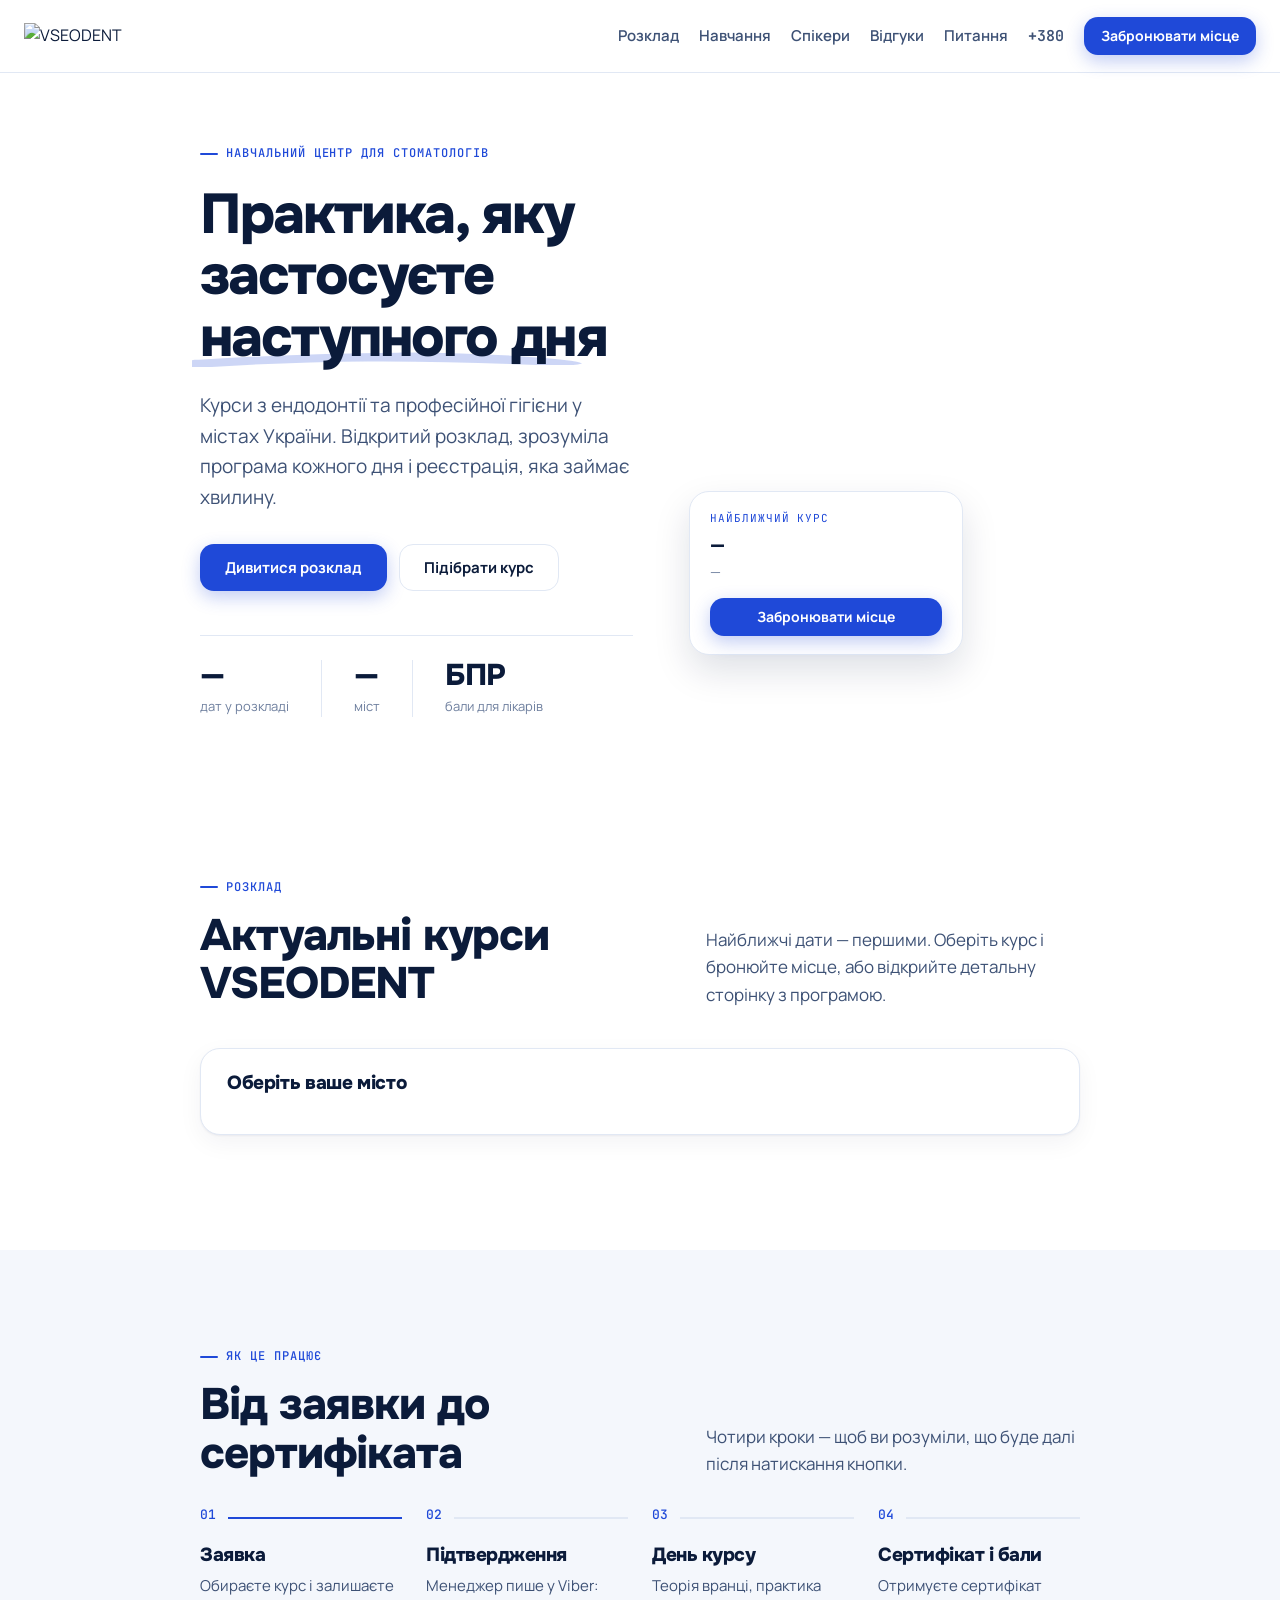
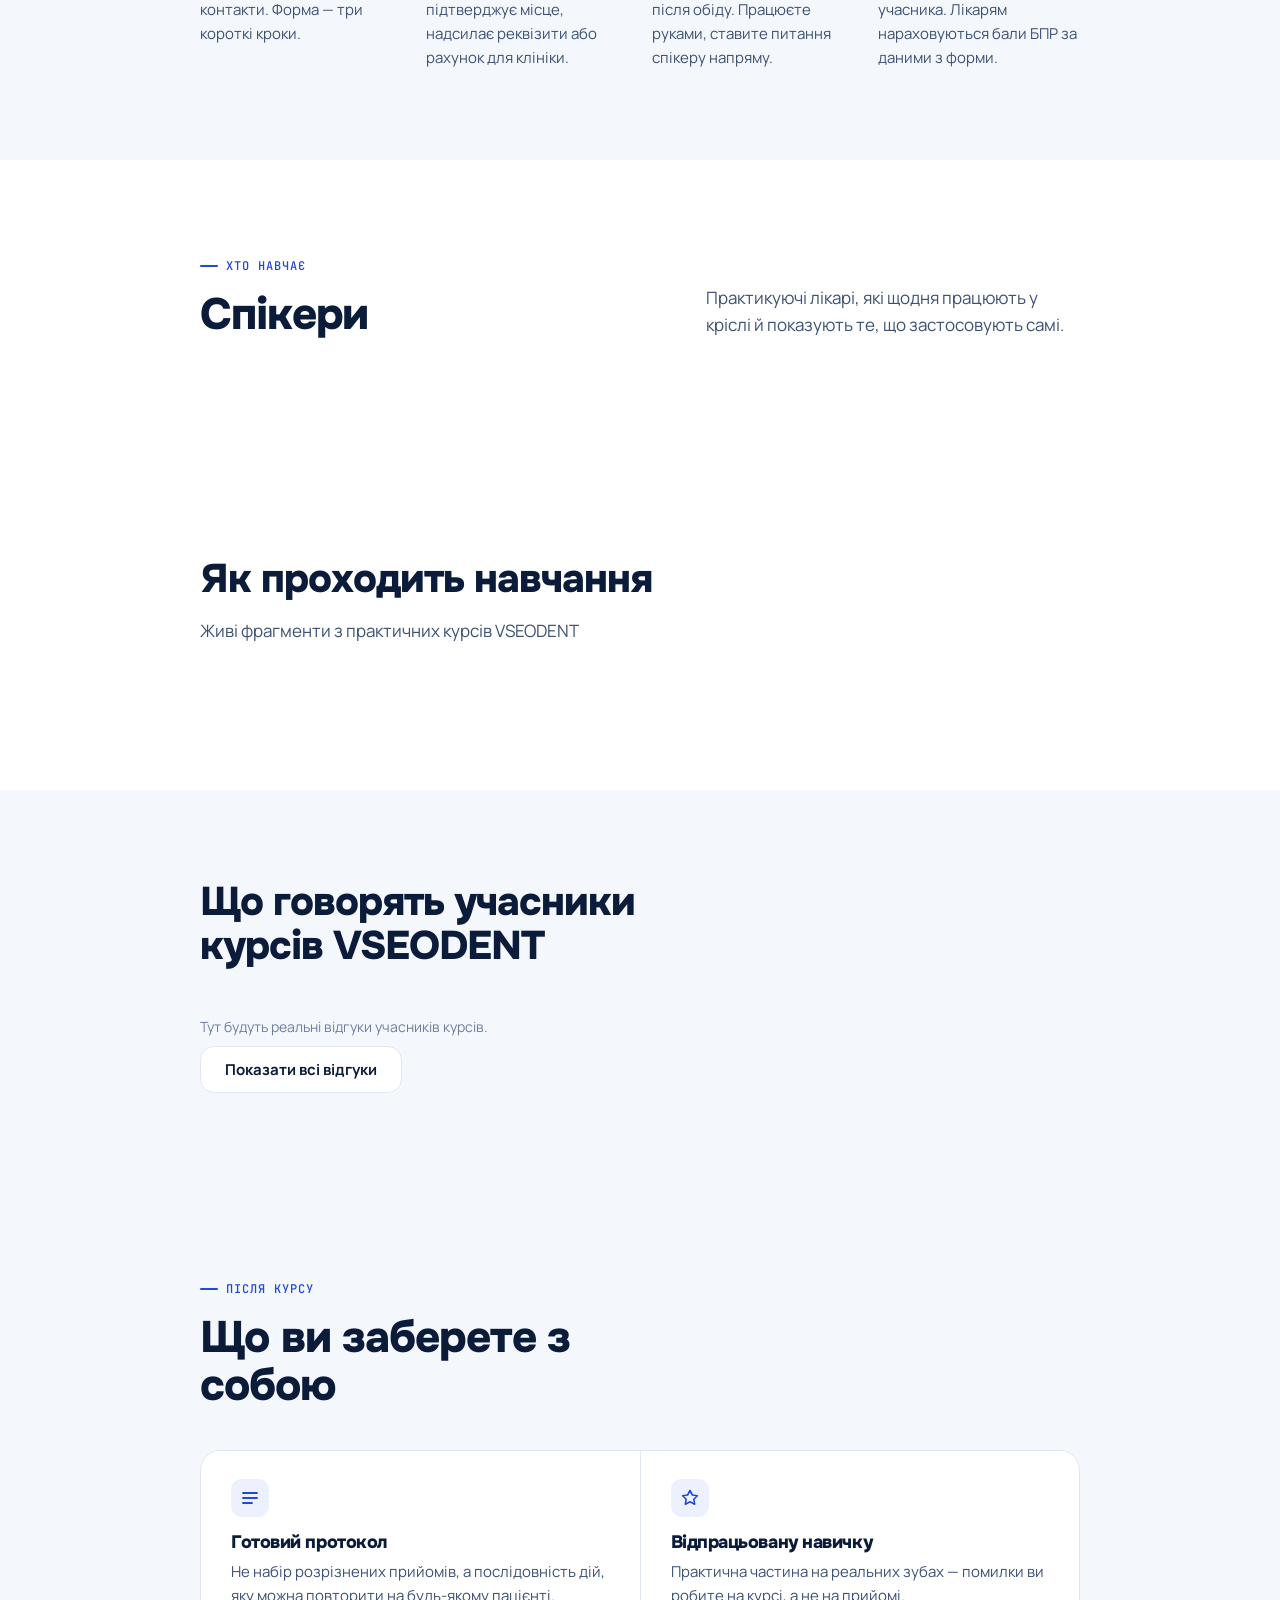
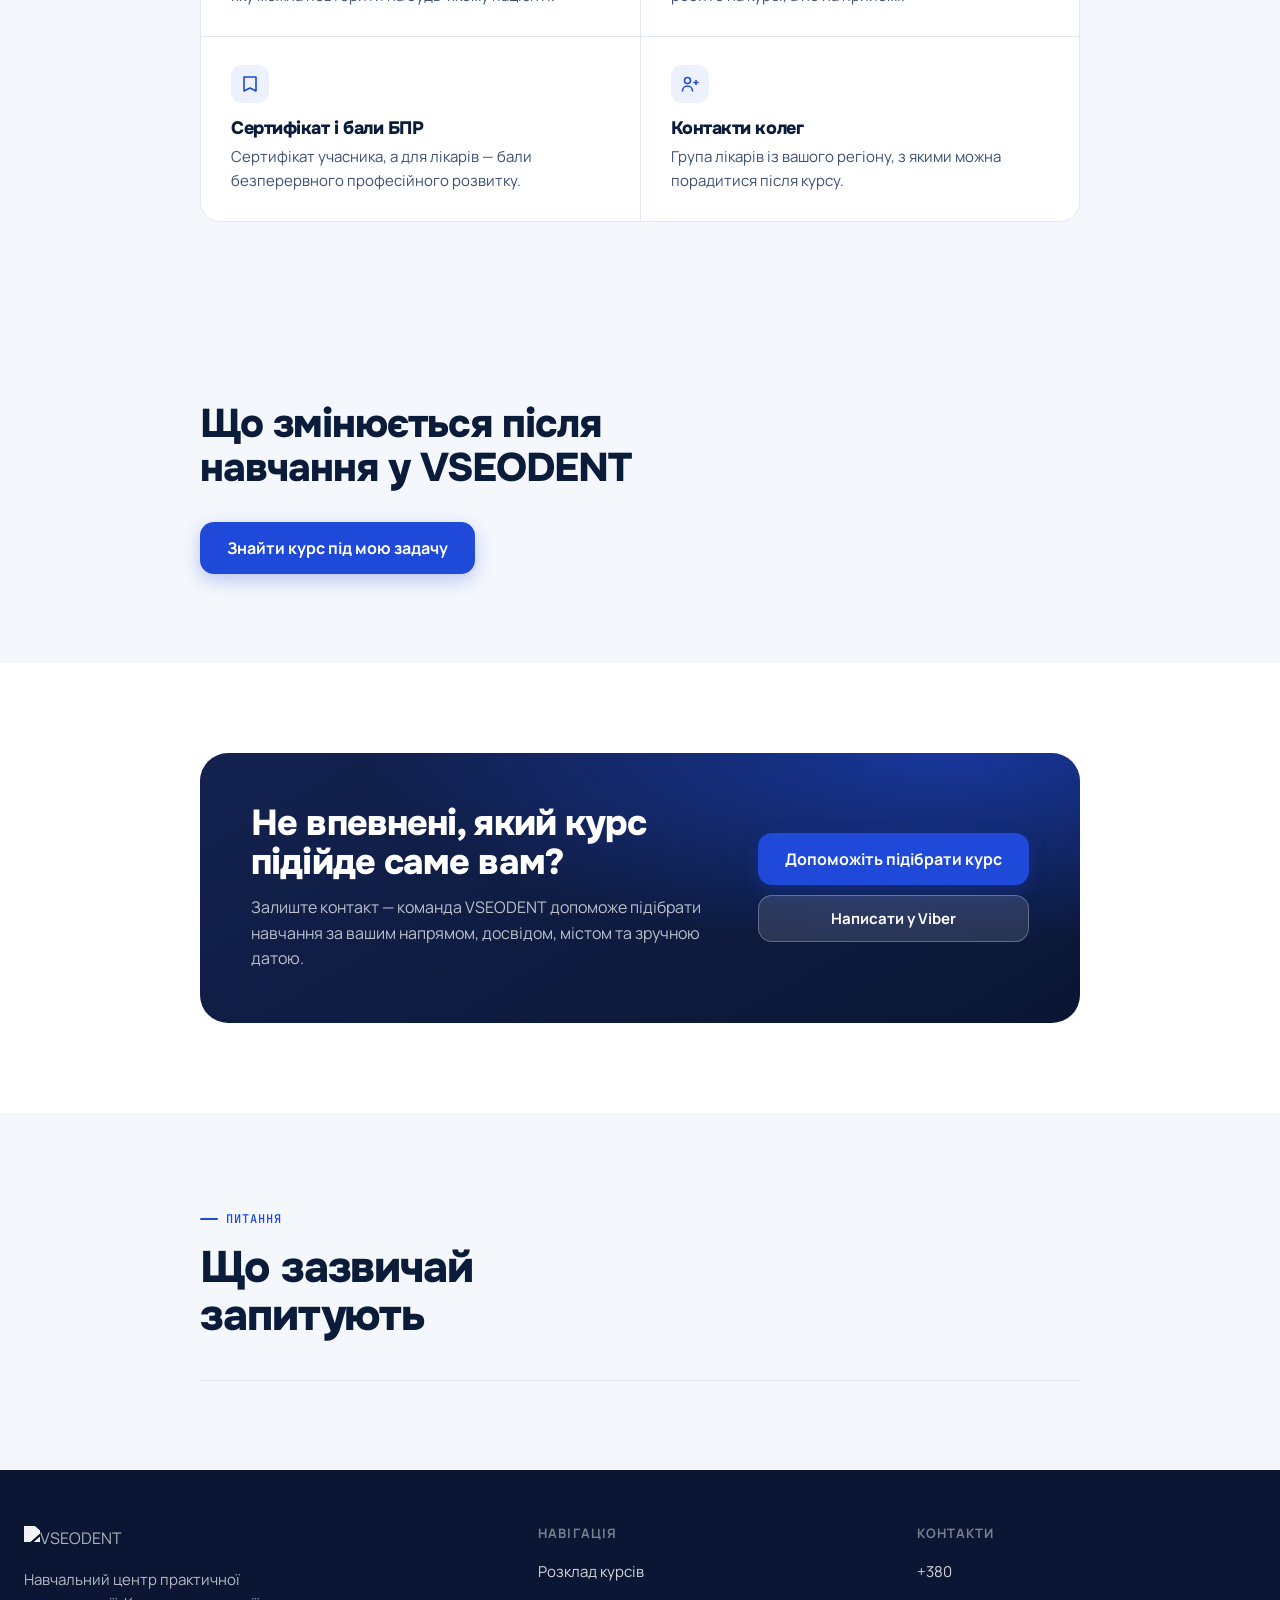
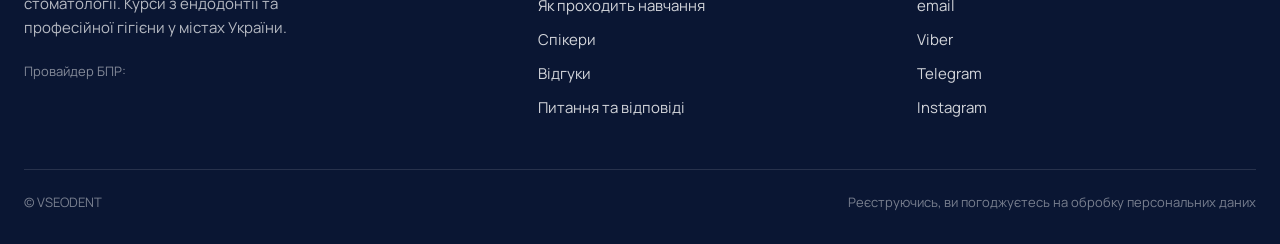
==== index.html @ 16b17a6b "Add files via upload" ====
<!doctype html>
<html lang="uk">
<head>
<meta charset="utf-8">
<meta name="viewport" content="width=device-width,initial-scale=1,viewport-fit=cover">
<title>Практичні курси для стоматологів — розклад на 2026 | VSEODENT</title>
<meta name="description" content="Практичні курси VSEODENT для стоматологів: ендодонтія, Power Endo, професійна гігієна. Розклад дат по містах України, бали БПР, реєстрація онлайн за хвилину.">
<meta property="og:title" content="Практичні курси для стоматологів | VSEODENT">
<meta property="og:description" content="Оберіть тему, місто та дату — і зареєструйтеся онлайн. Бали БПР для лікарів.">
<meta property="og:type" content="website">
<link rel="preconnect" href="https://fonts.googleapis.com">
<link rel="preconnect" href="https://fonts.gstatic.com" crossorigin>
<link href="https://fonts.googleapis.com/css2?family=Onest:wght@400;600;700;800&family=Manrope:wght@400;500;600;700;800&family=JetBrains+Mono:wght@400;500&display=swap" rel="stylesheet">
<!-- Meta Pixel -->
<script>
!function(f,b,e,v,n,t,s){if(f.fbq)return;n=f.fbq=function(){n.callMethod?
n.callMethod.apply(n,arguments):n.queue.push(arguments)};if(!f._fbq)f._fbq=n;
n.push=n;n.loaded=!0;n.version='2.0';n.queue=[];t=b.createElement(e);t.async=!0;
t.src=v;s=b.getElementsByTagName(e)[0];s.parentNode.insertBefore(t,s)}(window,
document,'script','https://connect.facebook.net/en_US/fbevents.js');
fbq('init','1516093250283344');
fbq('track','PageView');
</script>
<noscript><img height="1" width="1" style="display:none"
  src="https://www.facebook.com/tr?id=1516093250283344&ev=PageView&noscript=1" alt=""></noscript>
<!-- /Meta Pixel -->
<link rel="stylesheet" href="assets/css/styles.css?v=a41c7d2e">
<link rel="icon" href="assets/images/logo.webp">
</head>
<body>

<!-- ============ ШАПКА ============ -->
<header class="header">
  <div class="container header__inner">
    <a class="header__logo" href="index.html"><img src="assets/images/logo.webp" alt="VSEODENT"></a>
    <nav class="header__nav">
      <a href="#kursy">Розклад</a>
      <a href="#yak">Навчання</a>
      <a href="#spikery">Спікери</a>
      <a href="#secReviews">Відгуки</a>
      <a href="#faq">Питання</a>
      <a class="header__phone" data-phone href="#">+380</a>
      <button class="btn btn--primary btn--sm" data-open-form>Забронювати місце</button>
    </nav>
    <button class="header__burger" id="burger" aria-expanded="false" aria-label="Меню"><span></span></button>
  </div>
  <div class="mobile-menu" id="mobileMenu">
    <div class="container">
      <ul>
        <li><a href="#kursy">Розклад курсів</a></li>
        <li><a href="#yak">Як проходить навчання</a></li>
        <li><a href="#spikery">Спікери</a>
      <a href="#secReviews">Відгуки</a></li>
        <li><a href="#faq">Питання та відповіді</a></li>
        <li><a data-phone href="#">+380</a></li>
      </ul>
      <button class="btn btn--primary btn--block" data-open-form>Забронювати місце</button>
    </div>
  </div>
</header>

<main>

<!-- ============ HERO ============ -->
<section class="hero">
  <div class="container hero__grid">
    <div>
      <span class="eyebrow">Навчальний центр для стоматологів</span>
      <h1>Практика, яку застосуєте <span class="brush">наступного дня<svg viewBox="0 0 400 40" preserveAspectRatio="none" aria-hidden="true"><path d="M6.5 26.8c62-7.2 124.9-11.4 187.7-12.1 20.1-.2 40.2.2 60.3 1.3 26.4 1.4 52.7 4 78.8 7.7 8.4 1.2 16.9 2.6 25.1 4.7 3.7.9 7.9 1.9 10.6 4.8-4.9 3.1-11.4 2.6-17 2.7-15.6.2-31.2-.6-46.7-1.6-46.5-3-93.1-5.2-139.7-4.6-51.3.6-102.6 3.9-153.5 10.2-3.5.4-7.2.8-10.6-.3-3.1-1-5.6-3.9-5.4-7.2.3-3.6 3.4-5 6.4-5.6z"/></svg></span></h1>
      <p class="hero__lead">Курси з ендодонтії та професійної гігієни у містах України. Відкритий розклад, зрозуміла програма кожного дня і реєстрація, яка займає хвилину.</p>
      <div class="hero__actions">
        <a class="btn btn--primary" href="#kursy">Дивитися розклад</a>
        <button class="btn btn--ghost" data-open-form>Підібрати курс</button>
      </div>
      <div class="hero__stats">
        <div class="hero__stat"><b id="statDates">—</b><span id="statDatesLabel">дат у розкладі</span></div>
        <div class="hero__stat"><b id="statCities">—</b><span id="statCitiesLabel">міст</span></div>
        <div class="hero__stat"><b>БПР</b><span>бали для лікарів</span></div>
      </div>
    </div>

    <div class="hero__panel">
      <img class="hero__photo" id="heroPhoto" src="assets/images/noienko-1.webp" alt="" fetchpriority="high">
      <div class="hero__next">
        <div class="hero__next-label" id="nextLabel">найближчий курс</div>
        <h3 id="nextTitle">—</h3>
        <p id="nextMeta">—</p>
        <button class="btn btn--primary btn--sm btn--block" id="nextBtn" type="button">Забронювати місце</button>
      </div>
    </div>
  </div>
</section>

<!-- ============ РОЗКЛАД ============ -->
<section class="section" id="kursy">
  <div class="container">
    <div class="section-head">
      <div>
        <span class="eyebrow">Розклад</span>
        <h2>Актуальні курси VSEODENT</h2>
      </div>
      <p>Найближчі дати — першими. Оберіть курс і бронюйте місце, або відкрийте детальну сторінку з програмою.</p>
    </div>

    <div class="cityfilter">
      <h3 class="cityfilter__label">Оберіть ваше місто</h3>
      <div class="cityfilter__chips" id="cityChips"></div>
    </div>

    <p class="filters__count" id="count"></p>
    <div id="schedule"></div>
  </div>
</section>

<!-- ============ ЯК ПРОХОДИТЬ ============ -->
<section class="section section--wash" id="yak">
  <div class="container">
    <div class="section-head">
      <div>
        <span class="eyebrow">Як це працює</span>
        <h2>Від заявки до сертифіката</h2>
      </div>
      <p>Чотири кроки — щоб ви розуміли, що буде далі після натискання кнопки.</p>
    </div>
    <div class="steps">
      <article class="step is-live">
        <h3>Заявка</h3>
        <p>Обираєте курс і залишаєте контакти. Форма — три короткі кроки.</p>
      </article>
      <article class="step">
        <h3>Підтвердження</h3>
        <p>Менеджер пише у Viber: підтверджує місце, надсилає реквізити або рахунок для клініки.</p>
      </article>
      <article class="step">
        <h3>День курсу</h3>
        <p>Теорія вранці, практика після обіду. Працюєте руками, ставите питання спікеру напряму.</p>
      </article>
      <article class="step">
        <h3>Сертифікат і бали</h3>
        <p>Отримуєте сертифікат учасника. Лікарям нараховуються бали БПР за даними з форми.</p>
      </article>
    </div>
  </div>
</section>

<!-- ============ СПІКЕРИ ============ -->
<section class="section" id="spikery">
  <div class="container">
    <div class="section-head">
      <div>
        <span class="eyebrow">Хто навчає</span>
        <h2>Спікери</h2>
      </div>
      <p>Практикуючі лікарі, які щодня працюють у кріслі й показують те, що застосовують самі.</p>
    </div>
    <div class="speakers" id="speakers"></div>
  </div>
</section>

<!-- ============ ЯК ПРОХОДИТЬ НАВЧАННЯ (ВІДЕО) ============ -->
<section class="section" id="secHow">
  <div class="container">
    <h2 class="shead">Як проходить навчання</h2>
    <p class="ssub">Живі фрагменти з практичних курсів VSEODENT</p>
    <div class="vreel" id="videos"></div>
    <div class="pstrip" id="photos"></div>
  </div>
</section>

<!-- ============ ВІДГУКИ ============ -->
<section class="section section--wash" id="secReviews">
  <div class="container">
    <h2 class="shead">Що говорять учасники курсів VSEODENT</h2>
    <div class="reviews" id="reviews"></div>
    <p class="ghint" id="reviewsHint">Тут будуть реальні відгуки учасників курсів.</p>
    <div class="reviews__more"><button class="btn btn--ghost" id="reviewsMore" type="button">Показати всі відгуки</button></div>
    <div class="carousel__dots" id="reviewsDots"></div>
  </div>
</section>

<!-- ============ ЩО ОТРИМАЄТЕ ============ -->
<section class="section section--wash">
  <div class="container">
    <div class="section-head">
      <div>
        <span class="eyebrow">Після курсу</span>
        <h2>Що ви заберете з собою</h2>
      </div>
    </div>
    <div class="gains">
      <article class="gain">
        <div class="gain__ico"><svg width="20" height="20" viewBox="0 0 20 20" fill="none"><path d="M3 5h14M3 10h14M3 15h9" stroke="currentColor" stroke-width="1.8" stroke-linecap="round"/></svg></div>
        <h3>Готовий протокол</h3>
        <p>Не набір розрізнених прийомів, а послідовність дій, яку можна повторити на будь-якому пацієнті.</p>
      </article>
      <article class="gain">
        <div class="gain__ico"><svg width="20" height="20" viewBox="0 0 20 20" fill="none"><path d="M10 2.5 12.4 7l5 .7-3.6 3.5.9 5-4.7-2.4-4.7 2.4.9-5L2.6 7.7l5-.7L10 2.5Z" stroke="currentColor" stroke-width="1.6" stroke-linejoin="round"/></svg></div>
        <h3>Відпрацьовану навичку</h3>
        <p>Практична частина на реальних зубах — помилки ви робите на курсі, а не на прийомі.</p>
      </article>
      <article class="gain">
        <div class="gain__ico"><svg width="20" height="20" viewBox="0 0 20 20" fill="none"><path d="M4 3h12v14l-6-3-6 3V3Z" stroke="currentColor" stroke-width="1.6" stroke-linejoin="round"/></svg></div>
        <h3>Сертифікат і бали БПР</h3>
        <p>Сертифікат учасника, а для лікарів — бали безперервного професійного розвитку.</p>
      </article>
      <article class="gain">
        <div class="gain__ico"><svg width="20" height="20" viewBox="0 0 20 20" fill="none"><circle cx="7.5" cy="6.5" r="3" stroke="currentColor" stroke-width="1.6"/><path d="M2.5 17c0-2.8 2.2-5 5-5s5 2.2 5 5M14 8.5h4M16 6.5v4" stroke="currentColor" stroke-width="1.6" stroke-linecap="round"/></svg></div>
        <h3>Контакти колег</h3>
        <p>Група лікарів із вашого регіону, з якими можна порадитися після курсу.</p>
      </article>
    </div>
  </div>
</section>

<!-- ============ ДО / ПІСЛЯ ============ -->
<section class="section section--wash" id="secTransform">
  <div class="container">
    <h2 class="shead">Що змінюється після навчання у VSEODENT</h2>
    <div class="ba" id="ba"></div>
    <div class="ba__cta">
      <a class="btn btn--primary btn--lg" href="#kursy">Знайти курс під мою задачу</a>
    </div>
  </div>
</section>

<!-- ============ ПІДБІР КУРСУ (альтернативна конверсія) ============ -->
<section class="section">
  <div class="container">
    <div class="cta">
      <div>
        <h2>Не впевнені, який курс підійде саме вам?</h2>
        <p>Залиште контакт — команда VSEODENT допоможе підібрати навчання за вашим напрямом, досвідом, містом та зручною датою.</p>
      </div>
      <div class="cta__actions">
        <button class="btn btn--primary btn--block btn--lg" data-open-form data-lead-type="course_selection">Допоможіть підібрати курс</button>
        <a class="btn btn--light btn--block" data-viber href="#">Написати у Viber</a>
      </div>
    </div>
  </div>
</section>

<!-- ============ FAQ ============ -->
<section class="section section--wash" id="faq">
  <div class="container">
    <div class="section-head">
      <div>
        <span class="eyebrow">Питання</span>
        <h2>Що зазвичай запитують</h2>
      </div>
    </div>
    <div class="faq" id="faqList"></div>
  </div>
</section>

</main>

<!-- ============ ФУТЕР ============ -->
<footer class="footer">
  <div class="container">
    <div class="footer__grid">
      <div>
        <img src="assets/images/logo.webp" alt="VSEODENT">
        <p>Навчальний центр практичної стоматології. Курси з ендодонтії та професійної гігієни у містах України.</p>
        <div class="footer__bpr">Провайдер БПР: <span data-bpr></span></div>
      </div>
      <div>
        <h4>Навігація</h4>
        <a href="#kursy">Розклад курсів</a>
        <a href="#yak">Як проходить навчання</a>
        <a href="#spikery">Спікери</a>
      <a href="#secReviews">Відгуки</a>
        <a href="#faq">Питання та відповіді</a>
      </div>
      <div>
        <h4>Контакти</h4>
        <a data-phone href="#">+380</a>
        <a data-email href="#">email</a>
        <a data-viber href="#">Viber</a>
        <a data-telegram href="#">Telegram</a>
        <a data-instagram href="#" target="_blank" rel="noopener">Instagram</a>
      </div>
    </div>
    <div class="footer__bottom">
      <span>© <span data-year></span> VSEODENT</span>
      <span>Реєструючись, ви погоджуєтесь на обробку персональних даних</span>
    </div>
  </div>
</footer>

<script src="assets/js/data.js?v=a41c7d2e"></script>
<script src="assets/js/app.js?v=a41c7d2e"></script>
<script src="assets/js/home.js?v=a41c7d2e"></script>
<script src="assets/js/shared-blocks.js?v=a41c7d2e"></script>
<script src="assets/js/videos.js?v=a41c7d2e"></script>
<script src="assets/js/ba.js?v=a41c7d2e"></script>
<script src="assets/js/form.js?v=a41c7d2e"></script>
</body>
</html>
---- assets/css/styles.css ----
/* ============================================================
   VSEODENT — СТИЛІ
   1. Токени       2. База        3. Кнопки      4. Шапка
   5. Hero         6. Довіра      7. Розклад     8. Як проходить
   9. Спікери     10. Що отримаєте 11. FAQ       12. Футер
  13. Сторінка курсу  14. Форма    15. Адаптив
   ============================================================ */

/* ---------- 1. ТОКЕНИ -------------------------------------- */
:root{
  /* колір */
  --ink:#0B1B3A;          /* основний текст */
  --ink-2:#3D5175;        /* другорядний текст */
  --ink-3:#6E7F9E;        /* підписи */
  --line:#E1E8F4;         /* межі */
  --line-2:#EFF3FA;
  --wash:#F4F7FC;         /* фон секцій */
  --paper:#FFFFFF;
  --deep:#0A1633;         /* темні панелі */
  --deep-2:#132250;
  --blue:#1F49D8;         /* фірмовий (з логотипа) */
  --blue-700:#1637AC;
  --blue-50:#EDF1FE;
  --blue-100:#DCE4FD;
  --amber:#F5A524;        /* акцент для БПР / сертифікатів */
  --photo-bg:#DCE7FA;     /* єдиний фон під фото спікерів */
  --amber-50:#FEF5E6;
  --danger:#D92D20;

  /* типографіка */
  --display:'Onest','Manrope',system-ui,-apple-system,'Segoe UI',sans-serif;
  --body:'Manrope',system-ui,-apple-system,'Segoe UI',sans-serif;
  --mono:'JetBrains Mono',ui-monospace,'SFMono-Regular',Menlo,monospace;

  /* форма */
  --r-sm:10px; --r-md:14px; --r-lg:20px; --r-xl:28px;
  --shadow-1:0 1px 2px rgba(11,27,58,.05), 0 8px 24px rgba(11,27,58,.05);
  --shadow-2:0 20px 50px rgba(11,27,58,.12);
  --pad-y:clamp(56px,7vw,104px);
}

/* ---------- 2. БАЗА ---------------------------------------- */
*,*::before,*::after{box-sizing:border-box}
html{scroll-behavior:smooth;-webkit-text-size-adjust:100%;overflow-x:clip}
body{overflow-x:clip}
body{
  margin:0;background:var(--paper);color:var(--ink);
  font-family:var(--body);font-size:16px;line-height:1.6;font-weight:400;
  -webkit-font-smoothing:antialiased;
}
img{max-width:100%;display:block}
a{color:inherit;text-decoration:none}
button,input,select,textarea{font:inherit;color:inherit}
h1,h2,h3,h4{font-family:var(--display);font-weight:800;letter-spacing:-.025em;line-height:1.1;margin:0}
p{margin:0}
ul{margin:0;padding:0;list-style:none}

.container{width:min(1180px,100% - 40px);margin-inline:auto}
.section{padding-block:var(--pad-y)}
.section--wash{background:var(--wash)}

/* службові */
.sr-only{position:absolute;width:1px;height:1px;overflow:hidden;clip:rect(0 0 0 0);white-space:nowrap}
.hidden{display:none !important}
:focus-visible{outline:3px solid var(--blue);outline-offset:2px;border-radius:4px}

/* мітка секції */
.eyebrow{
  display:inline-flex;align-items:center;gap:8px;
  font-family:var(--mono);font-size:12px;font-weight:500;
  letter-spacing:.08em;text-transform:uppercase;color:var(--blue);
}
.eyebrow::before{content:'';width:18px;height:2px;background:var(--blue);border-radius:2px}

/* заголовок секції */
.section-head{
  display:grid;grid-template-columns:minmax(0,1.1fr) minmax(0,.9fr);
  gap:28px 48px;align-items:end;margin-bottom:40px;
}
.section-head h2{font-size:clamp(28px,3.6vw,44px);margin-top:14px}
.section-head p{color:var(--ink-2);font-size:17px}

/* мазок пензля — акцент, узятий із логотипа */
.brush{position:relative;display:inline-block;white-space:nowrap}
.brush svg{
  position:absolute;left:-2%;bottom:.02em;width:104%;height:.42em;
  fill:var(--blue);opacity:.22;z-index:-1;
}

/* ---------- 3. КНОПКИ -------------------------------------- */
.btn{
  display:inline-flex;align-items:center;justify-content:center;gap:9px;
  border:1px solid transparent;border-radius:var(--r-md);cursor:pointer;
  font-weight:700;font-size:15px;line-height:1;padding:15px 24px;
  transition:background .18s, color .18s, border-color .18s, transform .18s, box-shadow .18s;
  text-align:center;
}
.btn:active{transform:translateY(1px)}
.btn--primary{background:var(--blue);color:#fff;box-shadow:0 6px 18px rgba(31,73,216,.28)}
.btn--primary:hover{background:var(--blue-700);box-shadow:0 10px 26px rgba(31,73,216,.34)}
.btn--ghost{background:var(--paper);color:var(--ink);border-color:var(--line)}
.btn--ghost:hover{border-color:var(--blue);color:var(--blue)}
.btn--light{background:rgba(255,255,255,.12);color:#fff;border-color:rgba(255,255,255,.28)}
.btn--light:hover{background:rgba(255,255,255,.2)}
.btn--sm{padding:11px 16px;font-size:14px}
.btn--block{width:100%}
.btn[disabled]{opacity:.6;cursor:not-allowed}

/* ---------- 4. ШАПКА --------------------------------------- */
.header{
  position:sticky;top:0;z-index:60;background:rgba(255,255,255,.86);
  backdrop-filter:blur(14px);border-bottom:1px solid var(--line);
}
.header__inner{display:flex;align-items:center;gap:28px;height:72px}
.header__logo img{width:148px}
.header__nav{display:flex;align-items:center;gap:26px;margin-left:auto}
.header__nav a{font-size:15px;font-weight:600;color:var(--ink-2)}
.header__nav a:hover{color:var(--blue)}
.header__phone{font-family:var(--mono);font-size:14px;font-weight:500;white-space:nowrap}
.header__burger{
  display:none;margin-left:auto;width:44px;height:44px;border:1px solid var(--line);
  background:var(--paper);border-radius:12px;cursor:pointer;position:relative;
}
.header__burger span,.header__burger span::before,.header__burger span::after{
  position:absolute;left:50%;width:18px;height:2px;background:var(--ink);
  border-radius:2px;transform:translateX(-50%);transition:.22s;
}
.header__burger span{top:50%;margin-top:-1px}
.header__burger span::before{content:'';left:0;transform:none;top:-6px}
.header__burger span::after{content:'';left:0;transform:none;top:6px}
.header__burger[aria-expanded="true"] span{background:transparent}
.header__burger[aria-expanded="true"] span::before{top:0;transform:rotate(45deg)}
.header__burger[aria-expanded="true"] span::after{top:0;transform:rotate(-45deg)}

.mobile-menu{display:none;border-top:1px solid var(--line);background:var(--paper)}
.mobile-menu.open{display:block}
.mobile-menu ul{padding:14px 0 20px}
.mobile-menu a{display:block;padding:13px 0;font-size:17px;font-weight:600;border-bottom:1px solid var(--line-2)}
.mobile-menu .btn{margin-top:18px}

/* ---------- 5. HERO ---------------------------------------- */
.hero{padding-top:clamp(40px,5vw,72px);padding-bottom:clamp(40px,5vw,72px);overflow:hidden}
.hero__grid{display:grid;grid-template-columns:minmax(0,1.05fr) minmax(0,.95fr);gap:56px;align-items:center}
.hero h1{font-size:clamp(34px,4.6vw,56px);margin:20px 0 22px;letter-spacing:-.035em}
.hero__lead{font-size:19px;color:var(--ink-2);max-width:34em}
.hero__actions{display:flex;gap:12px;flex-wrap:wrap;margin-top:32px}
.hero__stats{display:flex;gap:0;margin-top:44px;border-top:1px solid var(--line);padding-top:24px;flex-wrap:wrap}
.hero__stat{padding-right:32px;margin-right:32px;border-right:1px solid var(--line)}
.hero__stat:last-child{border-right:0;margin-right:0;padding-right:0}
.hero__stat b{display:block;font-family:var(--display);font-size:30px;font-weight:800;letter-spacing:-.03em;line-height:1}
.hero__stat span{display:block;margin-top:6px;font-size:13px;color:var(--ink-3);max-width:15ch}

/* панель зі спікером */
.hero__panel{
  position:relative;min-height:480px;display:flex;align-items:flex-end;
  justify-content:center;
}
.hero__grid-lines{position:absolute;inset:0;opacity:.16;
  background-image:linear-gradient(rgba(255,255,255,.5) 1px,transparent 1px),
                   linear-gradient(90deg,rgba(255,255,255,.5) 1px,transparent 1px);
  background-size:56px 56px;mask-image:radial-gradient(80% 70% at 50% 40%,#000,transparent);}
.hero__photo{position:relative;z-index:2;height:470px;width:auto;object-fit:contain;
  filter:drop-shadow(0 22px 34px rgba(11,27,58,.16))}
.hero__next{
  position:absolute;left:0;bottom:12px;z-index:3;width:min(290px,70%);
  background:var(--paper);border:1px solid var(--line);border-radius:var(--r-lg);
  padding:18px 20px;box-shadow:0 16px 36px rgba(11,27,58,.13);
}
.hero__next-label{font-family:var(--mono);font-size:11px;letter-spacing:.09em;text-transform:uppercase;color:var(--blue)}
.hero__next h3{font-size:18px;margin:8px 0 6px}
.hero__next p{font-size:14px;color:var(--ink-3)}
.hero__next .btn{margin-top:14px}
.hero__badge{
  position:absolute;right:22px;top:22px;z-index:3;display:flex;align-items:center;gap:10px;
  background:rgba(255,255,255,.1);border:1px solid rgba(255,255,255,.22);
  color:#fff;padding:10px 14px;border-radius:999px;font-size:13px;font-weight:600;
  backdrop-filter:blur(6px);
}
.hero__badge b{font-family:var(--mono);color:var(--amber);font-weight:500}

/* ---------- 6. СМУГА ДОВІРИ -------------------------------- */
.trust{border-block:1px solid var(--line);background:var(--wash)}
.trust__grid{display:grid;grid-template-columns:repeat(4,1fr)}
.trust__item{padding:26px 28px 26px 0;margin-right:28px;border-right:1px solid var(--line)}
.trust__item:last-child{border-right:0;margin-right:0;padding-right:0}
.trust__item b{display:block;font-size:15px;font-weight:800;margin-bottom:5px}
.trust__item span{font-size:14px;color:var(--ink-3);line-height:1.5}

/* ---------- 7. РОЗКЛАД (ключовий блок) --------------------- */
.filters{display:flex;flex-wrap:wrap;gap:10px;align-items:center;margin-bottom:8px}
.chip{
  border:1px solid var(--line);background:var(--paper);border-radius:999px;
  padding:10px 16px;font-size:14px;font-weight:600;color:var(--ink-2);cursor:pointer;
  transition:.16s;white-space:nowrap;
}
.chip:hover{border-color:var(--blue);color:var(--blue)}
.chip[aria-pressed="true"]{background:var(--blue);border-color:var(--blue);color:#fff}
.filters__spacer{flex:1}
.select-wrap{position:relative}
.select-wrap select{
  appearance:none;border:1px solid var(--line);background:var(--paper);border-radius:999px;
  padding:10px 38px 10px 16px;font-size:14px;font-weight:600;color:var(--ink-2);cursor:pointer;
}
.select-wrap::after{
  content:'';position:absolute;right:15px;top:50%;width:7px;height:7px;pointer-events:none;
  border-right:2px solid var(--ink-3);border-bottom:2px solid var(--ink-3);
  transform:translateY(-70%) rotate(45deg);
}
.filters__count{font-family:var(--mono);font-size:13px;color:var(--ink-3);margin:18px 0 26px}

.month{margin-bottom:14px}
.month__label{
  display:flex;align-items:center;gap:16px;margin:34px 0 16px;
  font-family:var(--mono);font-size:13px;font-weight:500;letter-spacing:.1em;
  text-transform:uppercase;color:var(--ink-3);
}
.month__label::after{content:'';flex:1;height:1px;background:var(--line)}
.month:first-child .month__label{margin-top:0}

.event{
  display:grid;grid-template-columns:104px minmax(0,1fr) auto;gap:28px;align-items:center;
  background:var(--paper);border:1px solid var(--line);border-radius:var(--r-lg);
  padding:20px 24px;margin-bottom:12px;transition:border-color .18s, box-shadow .18s, transform .18s;
}
.event:hover{border-color:var(--blue-100);box-shadow:var(--shadow-1);transform:translateY(-2px)}
.event__date{text-align:center;border-right:1px solid var(--line-2);padding-right:20px}
.event__day{font-family:var(--display);font-size:32px;font-weight:800;letter-spacing:-.04em;line-height:1}
.event__month{font-family:var(--mono);font-size:12px;text-transform:uppercase;letter-spacing:.08em;color:var(--ink-3);margin-top:4px}
.event__weekday{font-size:12px;color:var(--ink-3)}
.event__body{min-width:0}
.event__title{font-size:20px;margin-bottom:8px}
.event__title a:hover{color:var(--blue)}
.event__meta{display:flex;flex-wrap:wrap;align-items:center;gap:8px 14px;font-size:14px;color:var(--ink-2)}
.event__speaker{display:inline-flex;align-items:center;gap:8px;font-weight:600}
.event__avatar{width:26px;height:26px;border-radius:50%;object-fit:cover;object-position:top center;background:var(--blue-50)}
.event__city{display:inline-flex;align-items:center;gap:6px}
.tag{
  font-family:var(--mono);font-size:11px;letter-spacing:.05em;text-transform:uppercase;
  background:var(--blue-50);color:var(--blue-700);padding:4px 9px;border-radius:6px;font-weight:500;
}
.tag--amber{background:var(--amber-50);color:#8A5A00}
.tag--soon{background:#FDE9E7;color:#B42318}
.event__actions{display:flex;align-items:center;gap:10px}
.event__link{font-size:14px;font-weight:700;color:var(--ink-2);white-space:nowrap}
.event__link:hover{color:var(--blue)}

.empty{
  border:1px dashed var(--line);border-radius:var(--r-lg);padding:48px 24px;text-align:center;
}
.empty p{color:var(--ink-3);margin-bottom:16px}

/* ---------- 8. ЯК ПРОХОДИТЬ -------------------------------- */
.steps{display:grid;grid-template-columns:repeat(4,1fr);gap:24px;counter-reset:s}
.step{position:relative;padding-top:26px;border-top:2px solid var(--line)}
.step::before{
  counter-increment:s;content:counter(s,decimal-leading-zero);
  position:absolute;top:-14px;left:0;background:var(--wash);padding-right:12px;
  font-family:var(--mono);font-size:13px;font-weight:500;color:var(--blue);
}
.step.is-live{border-top-color:var(--blue)}
.step h3{font-size:19px;margin-bottom:8px}
.step p{font-size:15px;color:var(--ink-2)}

/* ---------- 9. СПІКЕРИ ------------------------------------- */
.speakers{display:grid;grid-template-columns:repeat(3,1fr);gap:24px}
.speaker{
  background:var(--paper);border:1px solid var(--line);border-radius:var(--r-lg);
  overflow:hidden;display:flex;flex-direction:column;
}
.speaker__photo{
  position:relative;aspect-ratio:3/4;overflow:hidden;background:var(--photo-bg);
}
.speaker__photo img{position:absolute;inset:0;width:100%;height:100%;object-fit:cover;object-position:bottom center}
.speaker--tarasovska .speaker__photo img{object-fit:contain;object-position:center bottom}
.speaker__body{padding:22px 24px 24px;display:flex;flex-direction:column;flex:1}
.speaker__body h3{font-size:20px}
.speaker__role{font-size:14px;color:var(--blue);font-weight:600;margin-top:4px}
.speaker__body p{font-size:15px;color:var(--ink-2);margin-top:12px}
.speaker__focus{display:flex;flex-wrap:wrap;gap:6px;margin-top:16px}
.speaker__link{margin-top:auto;padding-top:18px;font-size:14px;font-weight:700;color:var(--blue)}

/* ---------- 10. ЩО ОТРИМАЄТЕ + CTA ------------------------- */
.gains{display:grid;grid-template-columns:repeat(2,minmax(0,1fr));gap:1px;background:var(--line);
  border:1px solid var(--line);border-radius:var(--r-lg);overflow:hidden}
.gain{background:var(--paper);padding:28px 30px}
.gain__ico{width:38px;height:38px;border-radius:11px;background:var(--blue-50);color:var(--blue);
  display:grid;place-items:center;margin-bottom:16px}
.gain h3{font-size:18px;margin-bottom:7px}
.gain p{font-size:15px;color:var(--ink-2)}

.cta{
  border-radius:var(--r-xl);padding:clamp(32px,4vw,52px);color:#fff;position:relative;overflow:hidden;
  background:radial-gradient(110% 120% at 85% 0%, rgba(31,73,216,.6) 0%, transparent 60%),
             linear-gradient(150deg,#132250,#0A1633);
  display:grid;grid-template-columns:minmax(0,1fr) auto;gap:32px;align-items:center;
}
.cta h2{font-size:clamp(24px,3vw,36px);max-width:18ch}
.cta p{margin-top:12px;color:rgba(255,255,255,.72);max-width:46ch;font-size:16px}
.cta__actions{display:flex;flex-direction:column;gap:10px;min-width:230px}

/* ---------- 11. FAQ ---------------------------------------- */
.faq{border-top:1px solid var(--line)}
.faq details{border-bottom:1px solid var(--line)}
.faq summary{
  list-style:none;cursor:pointer;padding:22px 44px 22px 0;position:relative;
  font-family:var(--display);font-size:18px;font-weight:700;letter-spacing:-.015em;
}
.faq summary::-webkit-details-marker{display:none}
.faq summary::after{
  content:'';position:absolute;right:8px;top:29px;width:9px;height:9px;
  border-right:2px solid var(--blue);border-bottom:2px solid var(--blue);
  transform:rotate(45deg);transition:transform .2s;
}
.faq details[open] summary::after{transform:rotate(225deg);top:33px}
.faq details p{padding:0 60px 24px 0;color:var(--ink-2);margin-top:-4px}

/* ---------- 12. ФУТЕР -------------------------------------- */
.footer{background:var(--deep);color:rgba(255,255,255,.7);padding-block:56px 32px;margin-top:0}
.footer__grid{display:grid;grid-template-columns:1.4fr 1fr 1fr;gap:40px}
.footer img{width:150px;filter:brightness(0) invert(1);opacity:.95}
.footer p{margin-top:16px;font-size:15px;max-width:34ch}
.footer h4{font-family:var(--body);font-size:13px;font-weight:700;letter-spacing:.08em;
  text-transform:uppercase;color:rgba(255,255,255,.45);margin-bottom:14px}
.footer a{display:block;padding:5px 0;font-size:15px;color:rgba(255,255,255,.82)}
.footer a:hover{color:#fff}
.footer__bpr{margin-top:22px;font-size:13px;color:rgba(255,255,255,.5);line-height:1.5}
.footer__bottom{
  margin-top:44px;padding-top:22px;border-top:1px solid rgba(255,255,255,.12);
  display:flex;justify-content:space-between;gap:16px;flex-wrap:wrap;
  font-size:13px;color:rgba(255,255,255,.45);
}


/* ============================================================
   13. КАРТКИ КУРСІВ НА ГОЛОВНІЙ
   ============================================================ */
.ccards{display:grid;grid-template-columns:repeat(auto-fill,minmax(330px,1fr));gap:20px;align-items:stretch}
.ccard{
  display:flex;flex-direction:column;background:var(--paper);
  border:1px solid var(--line);border-radius:var(--r-lg);padding:22px 22px 20px;
  transition:border-color .18s, box-shadow .18s, transform .18s;
}
.ccard:hover{border-color:var(--blue-100);box-shadow:var(--shadow-1);transform:translateY(-2px)}
.ccard__top{display:flex;align-items:center;gap:11px;margin-bottom:16px;flex-wrap:wrap}
.ccard__av{width:44px;height:44px;border-radius:50%;object-fit:cover;object-position:50% 12%;
  background:#E3EDFD;flex:none}
.ccard__who{min-width:0}
.ccard__who b{display:block;font-size:15px;line-height:1.3}
.ccard__who span{display:block;font-size:13px;color:var(--ink-3)}
.ccard__soon{display:inline-block;margin-top:5px;font-family:var(--mono);font-size:11px;
  background:#FDE9E7;color:#B42318;padding:3px 8px;border-radius:5px}
.ccard__title{font-size:21px;line-height:1.25;margin-bottom:8px}
.ccard__title a:hover{color:var(--blue)}
.ccard__desc{
  font-size:15px;color:var(--ink-2);margin-bottom:18px;
  display:-webkit-box;-webkit-line-clamp:3;-webkit-box-orient:vertical;overflow:hidden;
}
.ccard__meta{
  display:grid;grid-template-columns:1fr 1fr;gap:12px 16px;margin:0 0 20px;
  padding-top:16px;border-top:1px solid var(--line-2);
}
.ccard__meta dt{font-family:var(--mono);font-size:11px;letter-spacing:.06em;
  text-transform:uppercase;color:var(--ink-3);margin-bottom:3px}
.ccard__meta dd{margin:0;font-size:15px;font-weight:700}
.ccard__meta .is-price dd{color:var(--blue);font-size:17px}
.ccard__actions{display:flex;flex-direction:column;gap:9px;margin-top:auto}

/* ============================================================
   14. СТОРІНКА КУРСУ
   ============================================================ */
.container--narrow{width:min(820px,100% - 40px)}
.shead{font-size:clamp(26px,3.4vw,40px);margin-bottom:16px;max-width:20ch}
.shead--sm{font-size:clamp(22px,2.4vw,28px)}
.ssub{font-size:17px;color:var(--ink-2);max-width:60ch;margin-bottom:32px}
.shead + .carousel,.shead + .acards,.shead + .pmods,
.shead + .gallery,.shead + .reviews,.shead + .icards,
.shead + .dcards,.shead + .includes,.shead + .faq,
.shead + .practice,.shead + .speaker-block,.shead + .minis{margin-top:32px}

/* --- Hero курсу --- */
.crumbs{font-size:14px;color:var(--ink-3);padding:22px 0 20px}
.crumbs a:hover{color:var(--blue)}
.chero{padding-bottom:clamp(40px,5vw,72px)}
.chero__grid{display:grid;grid-template-columns:minmax(0,1.15fr) minmax(0,.85fr);gap:56px;align-items:center}
.chero h1{font-size:clamp(32px,4.2vw,50px);margin:16px 0 18px;letter-spacing:-.03em}
.chero__sub{font-size:18px;color:var(--ink-2);max-width:52ch}

.hfacts{display:grid;grid-template-columns:repeat(auto-fit,minmax(130px,max-content));
  gap:20px 40px;margin:32px 0 30px;
  border-top:1px solid var(--line);border-bottom:1px solid var(--line);padding:20px 0}
.hfact{min-width:0}
.hfact span{display:block;font-family:var(--mono);font-size:11px;letter-spacing:.07em;
  text-transform:uppercase;color:var(--ink-3);margin-bottom:5px}
.hfact b{font-family:var(--display);font-size:19px;font-weight:800;letter-spacing:-.02em}
.hfact--strong b{color:var(--blue);font-size:24px}

.chero__cta{display:flex;align-items:center;gap:16px;flex-wrap:wrap}
.chero__count{font-family:var(--mono);font-size:13px;color:#B42318;
  background:#FDE9E7;padding:6px 12px;border-radius:999px}
.chero__micro{font-size:14px;color:var(--ink-3);margin-top:14px;max-width:46ch}

.spcard{
  position:relative;border-radius:var(--r-xl);overflow:hidden;aspect-ratio:3/4;
  background:var(--photo-bg);display:flex;align-items:center;justify-content:center;
}
.spcard img{width:100%;height:100%;object-fit:cover;object-position:bottom center}
.spcard__cap{
  position:absolute;left:0;right:0;bottom:0;padding:48px 22px 18px;color:var(--ink);
  background:linear-gradient(to top,rgba(220,231,250,.98) 55%,rgba(220,231,250,0));
}
.spcard__cap b{display:block;font-family:var(--display);font-size:20px;font-weight:800}
.spcard__cap span{display:block;font-size:14px;color:var(--ink-2);margin-top:3px}

/* --- Результати --- */
.carousel{position:relative}
.carousel__track{display:grid;grid-template-columns:repeat(3,1fr);gap:18px}
.carousel__dots{display:none;justify-content:center;gap:8px;margin-top:18px}
.cdot{width:8px;height:8px;border-radius:50%;border:0;padding:0;cursor:pointer;
  background:var(--line);transition:.2s}
.cdot.is-on{background:var(--blue);width:22px;border-radius:5px}
.ocard{background:var(--paper);border:1px solid var(--line);border-radius:var(--r-lg);padding:24px 24px 26px}
.ocard__n{font-family:var(--mono);font-size:13px;color:var(--blue);display:block;margin-bottom:12px}
.ocard h3{font-size:18px;margin-bottom:8px}
.ocard p{font-size:15px;color:var(--ink-2)}
.onote{
  margin-top:22px;padding:18px 22px;border-radius:var(--r-md);
  background:var(--blue-50);border:1px solid var(--blue-100);
  font-size:16px;font-weight:600;color:var(--blue-700);
}

/* --- Галерея --- */
.gallery{display:grid;grid-template-columns:repeat(4,1fr);grid-auto-rows:150px;gap:14px}
.gcell{margin:0;border-radius:var(--r-md);overflow:hidden;background:var(--wash);position:relative}
.gcell img{width:100%;height:100%;object-fit:cover}
.gcell--lead{grid-column:span 2;grid-row:span 2}
.gcell--empty{
  border:1px dashed #C9D6EA;display:flex;flex-direction:column;
  align-items:center;justify-content:center;gap:8px;text-align:center;padding:14px;
}
.gcell__ico{color:#9DB2CE}
.gcell--empty figcaption{font-size:13px;color:var(--ink-3);line-height:1.35;max-width:18ch}
.gcell--lead.gcell--empty figcaption{font-size:15px;max-width:22ch}
.ghint{margin-top:16px;font-size:14px;color:var(--ink-3)}

/* --- Для кого --- */
.acards{display:grid;grid-template-columns:repeat(auto-fit,minmax(280px,1fr));gap:18px}
.acard{background:var(--paper);border:1px solid var(--line);border-radius:var(--r-lg);padding:26px 26px 28px}
.acard h3{font-size:19px;margin-bottom:9px}
.acard p{font-size:15px;color:var(--ink-2)}

/* --- Програма --- */
.pmods{display:grid;gap:2px;background:var(--line);border:1px solid var(--line);
  border-radius:var(--r-lg);overflow:hidden}
.pmod{background:var(--paper);padding:24px 26px;display:flex;gap:20px;align-items:flex-start}
.pmod__n{font-family:var(--mono);font-size:13px;color:var(--blue);padding-top:3px;flex:none}
.pmod h3{font-size:18px;margin-bottom:6px}
.pmod p{font-size:15px;color:var(--ink-2)}
.pending{
  border:1px solid var(--line);background:var(--wash);border-radius:var(--r-lg);
  padding:26px 28px;display:flex;gap:22px;align-items:center;flex-wrap:wrap;
}
.pending b{display:block;font-family:var(--display);font-size:18px;font-weight:800;margin-bottom:6px}
.pending p{color:var(--ink-2);font-size:15px}
.pending > div{flex:1;min-width:250px}

/* --- Практика --- */
.practice{display:grid;grid-template-columns:minmax(0,1fr) 340px;gap:32px;align-items:start}
.practice__text{font-size:18px;color:var(--ink-2);line-height:1.65}
.bring{background:var(--paper);border:1px solid var(--blue-100);border-radius:var(--r-lg);padding:24px 26px}
.bring h3{font-size:17px;margin-bottom:14px}
.bring li{position:relative;padding:8px 0 8px 24px;font-size:15px;color:var(--ink-2)}
.bring li::before{content:'';position:absolute;left:0;top:16px;width:8px;height:8px;
  border-radius:50%;background:var(--blue)}

/* --- Спікер --- */
.speaker-block{display:grid;grid-template-columns:300px minmax(0,1fr);gap:36px;align-items:center}
.speaker-block__photo{
  border-radius:var(--r-lg);overflow:hidden;aspect-ratio:3/4;
  background:linear-gradient(165deg,#1B3A7E,#0A1633);display:flex;align-items:flex-end;justify-content:center;
}
.speaker-block__photo img{height:100%;width:auto;max-width:none;object-fit:contain}
.speaker-block__body h3{font-size:clamp(24px,3vw,32px)}
.speaker-block__role{font-size:15px;color:var(--blue);font-weight:700;margin:6px 0 16px}
.speaker-block__body p{font-size:17px;color:var(--ink-2);max-width:52ch}
.speaker-block__facts{margin-top:18px}
.speaker-block__facts li{position:relative;padding:8px 0 8px 24px;font-size:16px;color:var(--ink-2)}
.speaker-block__facts li::before{content:'';position:absolute;left:0;top:16px;width:8px;height:8px;
  border-radius:50%;background:var(--blue-100)}

/* --- Відгуки --- */
.reviews{display:grid;grid-template-columns:repeat(auto-fit,minmax(280px,1fr));gap:18px}
.rcard{background:var(--paper);border:1px solid var(--line);border-radius:var(--r-lg);padding:24px 26px}
.rcard p{font-size:16px;color:var(--ink-2)}
.rcard footer{display:flex;align-items:center;gap:10px;margin-top:18px;padding-top:16px;
  border-top:1px solid var(--line-2)}
.rcard footer b{font-size:15px}
.rcard footer span{font-size:13px;color:var(--ink-3)}
.rcard--media{padding:0;overflow:hidden}
.rcard--media img{width:100%;height:auto;display:block}
.reviews--media{display:block;column-count:3;column-gap:16px}
.reviews--media .rcard{break-inside:avoid;margin-bottom:16px;display:block}
.rcard.is-hidden{display:none}
.reviews__more{margin-top:8px}
.rcard--empty{border-style:dashed;border-color:#C9D6EA;background:transparent;min-height:210px;
  display:flex;flex-direction:column}
.rcard__q{font-family:var(--display);font-size:40px;line-height:.6;color:#C9D6EA;margin-bottom:16px}
.rcard__ph{display:block;height:11px;border-radius:6px;background:#E5ECF7;margin-bottom:10px}
.rcard__ph--short{width:55%}
.rcard__ph--name{width:110px;height:12px;margin:0}
.rcard__av{width:34px;height:34px;border-radius:50%;background:#E5ECF7;flex:none}

/* --- Що входить --- */
.includes{display:grid;grid-template-columns:repeat(auto-fit,minmax(250px,1fr));gap:10px 28px}
.includes li{display:flex;gap:12px;align-items:flex-start;font-size:16px;color:var(--ink-2);padding:8px 0}
.includes svg{flex:none;margin-top:3px;color:var(--blue)}

/* --- Все перед реєстрацією --- */
.icards{display:grid;grid-template-columns:repeat(auto-fit,minmax(190px,1fr));gap:1px;
  background:var(--line);border:1px solid var(--line);border-radius:var(--r-lg);
  overflow:hidden;margin-bottom:28px}
.icard{background:var(--paper);padding:22px 24px 24px}
.icard__l{display:block;font-family:var(--mono);font-size:11px;letter-spacing:.07em;
  text-transform:uppercase;color:var(--ink-3);margin-bottom:8px}
.icard__v{display:block;font-family:var(--display);font-size:20px;font-weight:800;letter-spacing:-.02em}
.icard__s{display:block;font-size:13px;color:var(--ink-3);margin-top:5px}
.icard--strong .icard__v{color:var(--blue);font-size:26px}

/* --- Інші дати --- */
.dcards{display:grid;grid-template-columns:repeat(auto-fill,minmax(220px,1fr));gap:14px;margin-bottom:24px}
.dcard{background:var(--paper);border:1px solid var(--line);border-radius:var(--r-lg);padding:20px 22px}
.dcard__city{display:block;font-family:var(--display);font-size:19px;font-weight:800}
.dcard__date{display:block;font-size:15px;color:var(--ink-2);margin-top:4px}
.dcard__price{display:block;font-size:16px;font-weight:700;color:var(--blue);margin-top:6px}
.dcard .btn{margin-top:16px;white-space:nowrap;font-size:13px;padding:11px 10px}

/* --- Інші курси --- */
.minis{display:grid;grid-template-columns:repeat(auto-fit,minmax(260px,1fr));gap:12px}
.mini{display:flex;align-items:center;gap:14px;background:var(--paper);
  border:1px solid var(--line);border-radius:var(--r-md);padding:14px 16px;transition:.16s}
.mini:hover{border-color:var(--blue);transform:translateY(-2px)}
.mini img{width:46px;height:46px;border-radius:50%;object-fit:cover;object-position:50% 12%;
  background:#E3EDFD;flex:none}
.mini div{min-width:0}
.mini b{display:block;font-size:15px;line-height:1.3}
.mini span{display:block;font-size:13px;color:var(--ink-3);margin-top:3px}

/* --- Липка панель --- */
.sticky-bar{
  display:none;position:fixed;left:0;right:0;bottom:0;z-index:55;gap:14px;align-items:center;
  background:rgba(255,255,255,.97);backdrop-filter:blur(12px);border-top:1px solid var(--line);
  padding:12px 16px calc(12px + env(safe-area-inset-bottom));
}
.sticky-bar__info{min-width:0;flex:1}
.sticky-bar__info b{display:block;font-family:var(--display);font-size:17px;font-weight:800;
  white-space:nowrap;overflow:hidden;text-overflow:ellipsis}
.sticky-bar__info span{display:block;font-size:13px;color:var(--ink-3);
  white-space:nowrap;overflow:hidden;text-overflow:ellipsis}
.sticky-bar .btn{flex:none;padding:14px 20px}

/* ============================================================
   15. ФОРМА
   ============================================================ */
body.modal-open{overflow:hidden}
.modal-backdrop{
  position:fixed;inset:0;z-index:100;background:rgba(10,22,51,.55);
  backdrop-filter:blur(4px);display:none;overflow-y:auto;padding:24px;
}
.modal-backdrop.open{display:flex;align-items:flex-start;justify-content:center}
.modal{
  position:relative;background:var(--paper);border-radius:var(--r-xl);
  width:min(560px,100%);margin:auto;box-shadow:var(--shadow-2);animation:pop .22s ease;
}
@keyframes pop{from{opacity:0;transform:translateY(12px)}to{opacity:1;transform:none}}
.modal__grabber{display:none}
.modal__close{
  position:absolute;right:16px;top:16px;z-index:2;width:38px;height:38px;
  border:1px solid var(--line);background:var(--paper);border-radius:11px;cursor:pointer;
  color:var(--ink-2);display:grid;place-items:center;
}
.modal__close:hover{border-color:var(--blue);color:var(--blue)}
.modal__body{padding:30px 28px 28px}

.fstep{display:none}
.fstep.active{display:block;animation:pop .18s ease}
.fstep h3{font-size:24px;margin-bottom:8px;max-width:16ch}
.fstep__lead{color:var(--ink-2);font-size:15px;margin-bottom:22px;max-width:44ch}

.fcourse{border:1px solid var(--blue-100);background:var(--blue-50);
  border-radius:var(--r-md);padding:14px 16px;margin-bottom:20px}
.fcourse b{display:block;font-family:var(--display);font-size:17px;font-weight:800}
.fcourse span{display:block;font-size:14px;color:var(--ink-2);margin-top:4px}

.field{margin-bottom:16px}
.field label{display:block;font-size:14px;font-weight:700;margin-bottom:7px}
.field .hint{font-weight:400;color:var(--ink-3)}
.field input,.field select,.field textarea{
  width:100%;min-height:52px;border:1px solid var(--line);border-radius:var(--r-md);
  padding:14px 15px;background:var(--paper);font-size:16px;
  transition:border-color .16s, box-shadow .16s;
}
.field textarea{min-height:96px;resize:vertical}
.field input:focus,.field select:focus,.field textarea:focus{
  outline:none;border-color:var(--blue);box-shadow:0 0 0 3px var(--blue-50)}
.field.invalid input,.field.invalid select,.field.invalid textarea{border-color:var(--danger)}
.field .err{display:none;color:var(--danger);font-size:13px;margin-top:6px}
.field.invalid .err{display:block}
.field input[type="radio"],.field input[type="checkbox"]{width:auto;min-height:0}
.fields-2{display:grid;grid-template-columns:1fr 1fr;gap:0 14px}

.options{display:grid;grid-template-columns:1fr 1fr;gap:10px}
.option{
  border:1px solid var(--line);border-radius:var(--r-md);padding:14px 15px;cursor:pointer;
  display:flex;gap:11px;align-items:center;transition:.16s;background:var(--paper);min-height:52px;
}
.option:hover{border-color:var(--blue-100)}
.option input[type="radio"]{width:18px;height:18px;accent-color:var(--blue);flex:none;margin:0}
.option b{font-size:15px}
.option:has(input:checked){border-color:var(--blue);background:var(--blue-50)}

.note{background:var(--amber-50);border:1px solid #F6E0B8;border-radius:var(--r-md);
  padding:14px 16px;font-size:14px;color:#6B4A0A;margin-bottom:16px}
.note b{display:block;margin-bottom:4px}

.fbadge{display:inline-block;margin-bottom:14px;font-size:12px;font-weight:700;
  background:var(--blue-50);color:var(--blue-700);padding:6px 12px;border-radius:999px}
.form-row{display:flex;gap:10px;margin-top:4px}
.form-row .btn--primary{flex:1}
.fnote{text-align:center;font-size:13px;color:var(--ink-3);margin-top:12px}
.btn--lg{padding:17px 26px;font-size:16px}

.fdone{text-align:center;padding:14px 0 4px}
.fdone__ico{width:62px;height:62px;border-radius:50%;background:var(--blue-50);color:var(--blue);
  display:grid;place-items:center;margin:0 auto 20px}
.fdone h3{font-size:24px;margin:0 auto 10px}
.fdone p{color:var(--ink-2);margin:0 auto 24px;max-width:38ch}
.fdone .btn{margin-bottom:9px}

/* ============================================================
   16. АДАПТИВ
   ============================================================ */
@media (max-width:1000px){
  .chero__grid{grid-template-columns:1fr;gap:32px}
  .spcard{min-height:0}
  .practice{grid-template-columns:1fr;gap:22px}
  .carousel__track{grid-template-columns:1fr 1fr}
  .reviews--media{column-count:2}
  .spk__photo{width:min(320px,100%)}
  .speaker-block{grid-template-columns:230px minmax(0,1fr);gap:26px}
  .gallery{grid-template-columns:repeat(2,1fr);grid-auto-rows:140px}
  .gcell--lead{grid-column:span 2;grid-row:span 1}
  .sticky-bar{display:flex}
  body.has-sticky{padding-bottom:84px}
  .speakers{grid-template-columns:1fr;gap:16px}
  .speaker{flex-direction:row}
  .speaker__photo{width:170px;flex:none;aspect-ratio:3/4;align-self:flex-start}
  .steps{grid-template-columns:1fr 1fr;gap:28px 24px}
  .trust__grid{grid-template-columns:1fr 1fr;gap:0}
  .trust__item:nth-child(2){border-right:0;margin-right:0;padding-right:0}
  .trust__item:nth-child(-n+2){border-bottom:1px solid var(--line)}
  .section-head{grid-template-columns:1fr;gap:14px;align-items:start}
  .cta{grid-template-columns:1fr}
  .hero__grid{grid-template-columns:1fr;gap:36px}
  .hero__panel{min-height:420px}
  .hero__photo{height:390px}
}

@media (max-width:860px){
  .header__nav{display:none}
  .header__burger{display:block}
  .filters__spacer{display:none}
  .ccards{grid-template-columns:1fr}
  .gains{grid-template-columns:1fr}
}

@media (max-width:640px){
  :root{--r-xl:18px;--r-lg:14px;--pad-y:clamp(44px,9vw,64px)}
  .container,.container--narrow{width:calc(100% - 36px)}
  body{font-size:16px}

  /* типографіка за ТЗ */
  .hero h1,.chero h1{font-size:clamp(30px,8.4vw,36px);line-height:1.15}
  .shead,.section-head h2,.cta h2{font-size:clamp(24px,6.6vw,30px)}
  .ssub,.hero__lead,.chero__sub{font-size:16px}
  .fstep h3,.fdone h3{font-size:22px}

  /* hero головної */
  .hero__panel{flex-direction:column;min-height:0;align-items:stretch;gap:16px}
  .hero__photo{height:270px;margin:0 auto;
    background:linear-gradient(170deg,#EAF1FE 0%,#D8E6FC 100%);
    border-radius:var(--r-lg);width:100%;object-fit:contain}
  .hero__next{position:static;width:100%;box-shadow:none;padding:18px 20px 20px}
  .hero__stats{gap:18px 0}
  .hero__stat{padding-right:18px;margin-right:18px}
  .hero__actions .btn{width:100%}

  /* hero курсу */
  .spcard{min-height:0}
  .hfacts{gap:16px 0;padding:18px 0;margin:26px 0 24px}
  .hfact{padding-right:18px;margin-right:18px}
  .hfact b{font-size:17px}
  .hfact--strong b{font-size:21px}
  .chero__cta{flex-direction:column;align-items:stretch}
  .chero__cta .btn{width:100%}
  .chero__count{text-align:center}

  /* блоки */
  .acards,.reviews,.dcards,.minis{grid-template-columns:1fr}
  .reviews--media{column-count:1}
  .hfacts{grid-template-columns:1fr 1fr;gap:16px 20px}
  .gallery{grid-template-columns:1fr 1fr;grid-auto-rows:120px}
  .gcell--lead{grid-column:span 2;grid-row:span 1}
  .pmod{padding:20px;gap:14px}
  .speaker-block{grid-template-columns:1fr;gap:20px}
  .speaker-block__photo{aspect-ratio:4/3;max-width:280px}
  .icards{grid-template-columns:1fr 1fr}
  .icard{padding:18px 18px 20px}
  .icard__v{font-size:18px}
  .icard--strong .icard__v{font-size:22px}
  .secInfo .btn,#secInfo .btn,#secOther .btn{width:100%}
  .footer__grid{grid-template-columns:1fr;gap:26px}
  .steps{grid-template-columns:1fr}
  .speaker{flex-direction:column}
  .speaker__photo{width:100%;aspect-ratio:3/4;max-height:none}

  /* форма — bottom sheet */
  .modal-backdrop{padding:0;align-items:flex-end}
  .modal-backdrop.open{align-items:flex-end}
  .modal{
    width:100%;margin:0;border-radius:22px 22px 0 0;max-height:94vh;
    overflow-y:auto;animation:sheet .26s ease;
    padding-bottom:env(safe-area-inset-bottom);
  }
  @keyframes sheet{from{transform:translateY(100%)}to{transform:none}}
  .modal__grabber{
    display:block;width:40px;height:4px;border-radius:4px;background:var(--line);
    margin:10px auto 0;
  }
  .modal__body{padding:18px 20px 26px}
  .modal__close{top:10px;right:12px;width:34px;height:34px}
  .fields-2,.options{grid-template-columns:1fr}
  .sticky-bar__info b{font-size:16px}
  .form-row{flex-direction:column-reverse}
  .form-row .btn{width:100%}
}

@media (max-width:380px){
  .container,.container--narrow{width:calc(100% - 32px)}
  .icards{grid-template-columns:1fr}
  .gallery{grid-template-columns:1fr;grid-auto-rows:150px}
  .gcell--lead{grid-column:span 1}
}

@media (prefers-reduced-motion:reduce){
  *{animation-duration:.01ms !important;transition-duration:.01ms !important;scroll-behavior:auto}
}

/* позначка demo-режиму */
.demo-badge{
  position:fixed;left:14px;bottom:14px;z-index:90;background:var(--ink);color:#fff;
  font-size:12px;font-weight:600;padding:8px 14px;border-radius:999px;opacity:.8;pointer-events:none;
}
body.has-sticky .demo-badge{bottom:88px}


/* ============================================================
   17. ВАРТІСТЬ УЧАСТІ
   ============================================================ */
.pcards{display:grid;grid-template-columns:repeat(3,1fr);gap:18px;align-items:stretch}
.pcards--single{grid-template-columns:minmax(0,380px)}
.pcard{
  display:flex;flex-direction:column;background:var(--paper);
  border:1px solid var(--line);border-radius:var(--r-lg);
  padding:28px 28px 24px;box-shadow:var(--shadow-1);
}
.pcard__cat{
  font-family:var(--body);font-size:13px;font-weight:800;letter-spacing:.07em;
  text-transform:uppercase;color:var(--blue);margin-bottom:22px;line-height:1.4;
}
.pcard__lines{display:flex;flex-direction:column;gap:14px}
.pline{display:flex;align-items:baseline;justify-content:space-between;gap:14px}
.pline span{font-size:15px;color:var(--ink-2)}
.pline b{font-family:var(--display);font-size:21px;font-weight:800;letter-spacing:-.02em;white-space:nowrap}
.pline--main{padding-top:14px;border-top:1px solid var(--line-2);flex-wrap:wrap}
.pline--main span{font-weight:700;color:var(--ink)}
.pline--main i{display:block;font-style:normal;font-size:12px;font-weight:500;
  color:var(--ink-3);margin-top:3px}
.pline--main b{font-size:28px;color:var(--blue)}
.pcards--single .pline--main b{font-size:32px}
.pcard__note{font-size:13px;color:var(--ink-3);margin-top:16px;line-height:1.45}
.pcard__valid{
  margin-top:auto;padding-top:18px;font-family:var(--mono);font-size:11px;
  letter-spacing:.05em;text-transform:uppercase;color:var(--ink-3);
}
.pricing__foot{margin-top:28px}

/* ============================================================
   18. СМУГА РОЗДІЛІВ
   ============================================================ */
.rail{
  position:fixed;right:12px;top:50%;transform:translateY(-50%);z-index:40;
  display:flex;flex-direction:column;gap:2px;
  opacity:0;pointer-events:none;transition:opacity .35s;
}
.rail.is-visible{opacity:1;pointer-events:auto}
.rail__item{
  display:flex;align-items:center;gap:10px;background:none;border:0;padding:5px 0;
  cursor:pointer;font-family:var(--body);font-size:12px;font-weight:600;
  color:var(--ink);opacity:.28;transition:opacity .25s, color .25s;
  text-align:left;
}
.rail__item:hover{opacity:.7}
.rail__item.is-done{opacity:.42}
.rail__item.is-on{opacity:1;color:var(--blue)}
.rail__dot{
  width:22px;height:2px;border-radius:2px;background:currentColor;flex:none;transition:width .25s;
}
.rail__item.is-on .rail__dot{width:34px;height:3px}
.rail__label{
  white-space:nowrap;display:none;background:rgba(255,255,255,.92);
  padding:3px 9px;border-radius:7px;box-shadow:var(--shadow-1);
}
.rail.is-scrolling .rail__item.is-on .rail__label{display:block}
/* повний список підписів — лише коли екран достатньо широкий */
@media (min-width:1420px){
  .rail{right:20px}
  .rail__label{display:block;background:none;padding:0;box-shadow:none}
  .rail__item.is-on .rail__label{background:none;box-shadow:none;padding:0}
}

/* ============================================================
   19. МОБІЛЬНІ КАРУСЕЛІ ТА HERO
   ============================================================ */
@media (max-width:860px){
  /* смуга — компактна, лише крапки, підпис у активного */
  .rail{right:8px;gap:0}
  .rail__label{font-size:11px}
  .rail__dot{width:14px;height:2px}
  .rail__item.is-on .rail__dot{width:20px}
  .rail__item{padding:6px 0;flex-direction:row-reverse}
}

@media (max-width:640px){
  /* --- 2. на першому екрані видно обличчя спікера і назву --- */
  .chero__speaker{order:-1}
  .spcard{
    min-height:0;box-shadow:none;flex-direction:column;align-items:stretch;
    aspect-ratio:auto;background:none;overflow:visible;
  }
  .spcard img{
    height:260px;width:100%;object-fit:contain;padding:0;
    border-radius:var(--r-lg);background:var(--photo-bg);
  }
  .spcard__cap{
    position:static;background:none;color:var(--ink);padding:12px 2px 0;
  }
  .spcard__cap b{font-size:17px}
  .spcard__cap span{font-size:13px;color:var(--ink-3)}
  .chero__grid{gap:20px}
  .chero h1{margin:12px 0 14px}
  .crumbs{padding:14px 0 12px;font-size:13px}

  /* --- 4. «Після курсу ви зможете» — карусель по 2 пункти --- */
  .carousel__track{
    --carousel:on;
    display:grid;grid-template-columns:none;
    grid-auto-flow:column;grid-auto-columns:100%;
    grid-template-rows:auto auto;gap:12px 14px;
    overflow-x:auto;overflow-y:hidden;scroll-snap-type:x mandatory;
    scrollbar-width:none;-ms-overflow-style:none;
    margin-inline:-18px;padding-inline:18px;
  }
  .carousel__track::-webkit-scrollbar{display:none}
  .carousel__track > *{scroll-snap-align:start}
  .carousel__dots{display:flex}
  .ocard{padding:18px 20px 20px}
  .ocard h3{font-size:17px}
  .ocard p{font-size:14px}

  /* --- 5. галерея — 4 фото на екрані, далі гортання вправо --- */
  .gallery{
    display:grid;grid-template-columns:none;
    grid-auto-flow:column;grid-auto-columns:calc(50% - 7px);
    grid-template-rows:repeat(2,128px);gap:14px;
    overflow-x:auto;scroll-snap-type:x proximity;
    scrollbar-width:none;margin-inline:-18px;padding-inline:18px;
  }
  .gallery::-webkit-scrollbar{display:none}
  .gcell{scroll-snap-align:start}
  .gcell--lead{grid-column:auto;grid-row:auto}
  .gcell--lead.gcell--empty figcaption{font-size:13px;max-width:18ch}

  /* --- 21. вартість — картки вертикально --- */
  .pcards,.pcards--single{grid-template-columns:1fr;gap:14px}
  .pcard{padding:22px 20px 20px}
  .pcard__cat{font-size:12px;margin-bottom:18px}
  .pline b{font-size:19px}
  .pline--main b,.pcards--single .pline--main b{font-size:25px}
  .pricing__foot .btn,#secPricing .btn{width:100%}
}


/* ============================================================
   20. ФІЛЬТР ЗА МІСТОМ
   ============================================================ */
.cityfilter{
  background:var(--paper);border:1px solid var(--line);border-radius:var(--r-lg);
  padding:24px 26px;box-shadow:var(--shadow-1);
}
.cityfilter__label{
  font-family:var(--display);font-size:19px;font-weight:800;
  letter-spacing:-.02em;margin-bottom:16px;
}
.cityfilter__chips{display:flex;flex-wrap:wrap;gap:10px}
.citychip{
  border:1px solid var(--line);background:var(--paper);border-radius:999px;
  padding:12px 20px;font-size:15px;font-weight:700;color:var(--ink-2);
  cursor:pointer;transition:.16s;white-space:nowrap;
}
.citychip:hover{border-color:var(--blue);color:var(--blue)}
.citychip[aria-pressed="true"]{
  background:var(--blue);border-color:var(--blue);color:#fff;
  box-shadow:0 5px 14px rgba(31,73,216,.28);
}

/* ============================================================
   21. СПІКЕР — ФОТО + FLOATING CARDS
   ============================================================ */
.spk{display:grid;grid-template-columns:minmax(0,420px) minmax(0,1fr);gap:44px;align-items:center}
.spk__photo{
  border-radius:var(--r-xl);overflow:hidden;aspect-ratio:3/4;background:var(--photo-bg);
  display:flex;align-items:center;justify-content:center;
}
.spk__photo img{width:100%;height:100%;object-fit:cover;object-position:bottom center}
.spk__body h3{font-size:clamp(26px,3.4vw,38px)}
.spk__role{font-size:15px;color:var(--blue);font-weight:700;margin:8px 0 16px}
.spk__bio{font-size:17px;color:var(--ink-2);max-width:48ch}
.spk__facts{display:grid;grid-template-columns:1fr 1fr;gap:14px;margin-top:28px}
.fact{
  background:var(--paper);border:1px solid var(--line);border-radius:var(--r-md);
  padding:18px 20px;box-shadow:var(--shadow-1);
  transition:transform .22s ease, box-shadow .22s ease, border-color .22s ease;
}
.fact:hover{transform:translateY(-4px);box-shadow:var(--shadow-2);border-color:var(--blue-100)}
.fact b{display:block;font-family:var(--display);font-size:17px;font-weight:800;letter-spacing:-.015em}
.fact span{display:block;font-size:14px;color:var(--ink-3);margin-top:5px}

/* ============================================================
   22. БЛОК «ДО / ПІСЛЯ»
   ============================================================ */
.ba{margin-top:32px}
.ba__stage{
  --ba:slider;--split:50%;
  position:relative;display:grid;grid-template-columns:var(--split) 1fr;
  border-radius:var(--r-xl);overflow:hidden;border:1px solid var(--line);
  background:#EDF1F7;
}
.ba__stage.is-dragging *{user-select:none}
.ba__stage.is-dragging{user-select:none;cursor:ew-resize}
.ba__side{padding:38px 40px 42px;min-width:0}
.ba__side--before{background:#EDF1F7;color:var(--ink-2)}
.ba__side--after{background:linear-gradient(150deg,#1F49D8,#0F2E9B);color:#fff}
.ba__tag{
  display:inline-block;font-family:var(--mono);font-size:11px;letter-spacing:.1em;
  text-transform:uppercase;color:var(--ink-3);background:rgba(255,255,255,.75);
  padding:6px 12px;border-radius:999px;margin-bottom:18px;
}
.ba__tag--light{background:rgba(255,255,255,.18);color:#fff}
.ba__side h3{font-size:clamp(19px,1.9vw,25px);margin-bottom:20px}
.ba__side--after h3{color:#fff}
.ba__side ul{display:grid;gap:11px}
.ba__side li{position:relative;padding-left:20px;font-size:15px;line-height:1.5}
.ba__side li::before{content:'';position:absolute;left:0;top:10px;width:9px;height:2px;
  border-radius:2px;background:currentColor;opacity:.45}
.ba__side--after li{color:rgba(255,255,255,.93)}

.ba__handle{
  position:absolute;top:0;bottom:0;left:50%;width:4px;margin-left:-2px;z-index:3;
  background:#fff;cursor:ew-resize;border:0;padding:0;
}
.ba__grip{
  position:absolute;top:50%;left:50%;transform:translate(-50%,-50%);
  width:48px;height:48px;border-radius:50%;background:#fff;color:var(--blue);
  display:grid;place-items:center;box-shadow:0 8px 24px rgba(11,27,58,.3);
}
.ba__stage.is-hinted .ba__grip{animation:baHint 1.5s ease 2}
@keyframes baHint{
  0%,100%{transform:translate(-50%,-50%) scale(1)}
  50%{transform:translate(-50%,-50%) scale(1.14)}
}
.ba__note{
  margin-top:22px;padding:18px 24px;border-radius:var(--r-md);
  background:var(--blue-50);border:1px solid var(--blue-100);
  font-size:16px;font-weight:600;color:var(--blue-700);
}
.ba__cta{margin-top:28px}

@media (max-width:860px){
  /* у вузькій колонці текст нечитабельний — складаємо картки */
  .ba__stage{
    --ba:stacked;grid-template-columns:1fr;gap:12px;
    background:none;border:0;overflow:visible;
  }
  .ba__side{border-radius:var(--r-lg);padding:24px 20px 26px}
  .ba__side--before{border:1px solid var(--line)}
  .ba__handle{display:none}
  .ba__side li{font-size:15px}
}

/* ============================================================
   23. СМУГА РОЗДІЛІВ — ЗБІЛЬШЕНА
   ============================================================ */
@media (min-width:1024px){
  .container{width:min(1180px, 100% - 300px)}
  .container--narrow{width:min(820px, 100% - 300px)}
  .rail{right:20px;gap:3px}
  .rail__item{font-size:13px;gap:10px;padding:6px 0}
  .rail__dot{width:22px;height:3px;border-radius:3px}
  .rail__item.is-on .rail__dot{width:38px;height:4px}
  .rail__label{display:block;background:none;padding:0;box-shadow:none}
}
@media (min-width:1280px){
  .container{width:min(1120px, 100% - 400px)}
  .container--narrow{width:min(820px, 100% - 400px)}
  .rail{right:28px;gap:6px}
  .rail__item{font-size:16px;gap:16px;padding:8px 0}
  .rail__dot{width:32px;height:3px}
  .rail__item.is-on .rail__dot{width:56px;height:4px}
}

/* мобільна смуга: видно всі назви, активна — чіткіша */
@media (max-width:860px){
  /* Під час гортання видно всі назви розділів.
     Коли гортання спинилось — лишаються тільки риски, щоб смуга
     не перекривала текст (довгі медичні формулювання). */
  /* Лише риски. Назва показується тільки в того блоку, на якому стоїмо. */
  .rail{right:6px;gap:0;padding:6px 0;background:none;border-radius:0}
  .rail.is-scrolling{background:none;backdrop-filter:none}
  .rail__item{padding:4px 0;gap:7px;flex-direction:row-reverse;opacity:.34}
  .rail__item.is-done{opacity:.4}
  .rail__item.is-on{opacity:1}
  .rail__label{display:none}
  .rail__item.is-on .rail__label{
    display:block;font-size:10px;font-weight:700;letter-spacing:0;
    background:rgba(255,255,255,.92);padding:2px 7px;border-radius:6px;
    box-shadow:0 1px 6px rgba(11,27,58,.12);
  }
  .rail__item{opacity:.22;padding:3px 0;gap:6px}
  .rail__item.is-on{opacity:1}
  .rail__dot{width:8px;height:2px}
  .rail__item.is-on .rail__dot{width:14px;height:2px}
  .rail__dot{width:10px;height:2px}
  .rail__item.is-on .rail__dot{width:18px;height:3px}
}


/* ============================================================
   24. АДАПТИВ ДЛЯ НОВИХ БЛОКІВ
   Ці правила мають стояти в кінці файлу — інакше базові
   оголошення вище перекривають їх на вузьких екранах.
   ============================================================ */
@media (max-width:1000px){
  .spk{grid-template-columns:minmax(0,300px) minmax(0,1fr);gap:30px}
}

@media (max-width:760px){
  /* спікер: фото зверху, увесь текст під ним */
  .spk{display:block}
  .spk__photo{aspect-ratio:3/4;max-width:290px;margin:0 auto 22px}
  .spk__body{text-align:left}
  .spk__body h3{font-size:26px}
  .spk__bio{font-size:16px}
  .spk__facts{grid-template-columns:1fr;gap:10px;margin-top:20px}
  .fact{padding:15px 18px}
}

@media (max-width:640px){
  .cityfilter{padding:18px 18px 20px}
  .cityfilter__label{font-size:17px}
  .citychip{padding:11px 16px;font-size:14px}

  /* відгуки — карусель */
  .reviews--media{
    --carousel:on;
    display:flex;column-count:auto;gap:12px;
    overflow-x:auto;scroll-snap-type:x mandatory;
    scrollbar-width:none;-ms-overflow-style:none;
    margin-inline:-18px;padding-inline:18px;
  }
  .reviews--media::-webkit-scrollbar{display:none}
  .reviews--media .rcard{
    flex:0 0 82%;margin-bottom:0;scroll-snap-align:center;
  }
  .reviews--media .rcard.is-hidden{display:block}   /* у каруселі показуємо всі */
  .reviews__more{display:none}
}


/* шапка й футер не звужуємо — смуга розділів їм не заважає */
@media (min-width:1024px){
  .header .container,.footer .container{width:min(1240px, 100% - 48px)}
}
.header__nav{gap:20px}
.header__nav a{white-space:nowrap}

.swipe-dots{display:none;justify-content:center;gap:7px;margin-top:16px;flex-wrap:wrap}
.swipe-dots .cdot{width:7px;height:7px;border-radius:50%;background:var(--line);transition:.2s}
.swipe-dots .cdot.is-on{background:var(--blue);width:20px;border-radius:4px}
@media (max-width:640px){ .swipe-dots{display:flex} }

/* ============================================================
   25. ПРОГРАМА КУРСУ + РОЗКЛАД ДНЯ
   ============================================================ */
.prog{display:grid;grid-template-columns:minmax(0,7fr) minmax(0,3fr);gap:24px;align-items:start}

.prog__main{
  background:var(--paper);border:1px solid var(--line);border-radius:var(--r-lg);
  padding:32px 34px 34px;
}
.ppart + .ppart{margin-top:32px;padding-top:30px;border-top:1px solid var(--line-2)}
.ppart__head{
  font-family:var(--body);font-size:13px;font-weight:800;letter-spacing:.08em;
  text-transform:uppercase;color:var(--blue);margin-bottom:18px;
}
.ppart__list{display:grid;gap:12px}
.ppart__list li{display:flex;gap:13px;align-items:flex-start;font-size:16px;line-height:1.5}
.ppart__list svg{flex:none;margin-top:3px;color:var(--blue)}
.ppart__list span{min-width:0;overflow-wrap:anywhere}

.prog__side{
  background:var(--paper);border:1px solid var(--line);border-radius:var(--r-lg);
  padding:28px 26px 30px;
}
.prog__sidehead{
  font-family:var(--body);font-size:13px;font-weight:800;letter-spacing:.08em;
  text-transform:uppercase;color:var(--ink-3);margin-bottom:20px;
}
.tl{position:relative;padding-left:24px}
.tl::before{
  content:'';position:absolute;left:5px;top:6px;bottom:8px;width:2px;
  background:var(--blue-100);border-radius:2px;
}
.tl__item{position:relative;padding-bottom:20px}
.tl__item:last-child{padding-bottom:0}
.tl__item::before{
  content:'';position:absolute;left:-24px;top:5px;width:12px;height:12px;
  border-radius:50%;background:var(--blue);box-shadow:0 0 0 3px var(--paper);
}
.tl__time{
  display:block;font-family:var(--mono);font-size:12px;color:var(--ink-3);margin-bottom:3px;
}
.tl__title{display:block;font-size:16px;font-weight:700;line-height:1.35;overflow-wrap:anywhere}

@media (max-width:900px){
  /* одна колонка: теорія → практика → розклад */
  .prog{grid-template-columns:1fr;gap:16px}
}
@media (max-width:640px){
  .prog__main{padding:20px 18px 22px}
  .prog__side{padding:20px 18px 22px}
  .ppart__list li{font-size:15px;gap:11px}
  .ppart + .ppart{margin-top:24px;padding-top:22px}
  .tl__title{font-size:15px}
}

/* ============================================================
   26. СТРІЧКА ВІДЕО З КУРСІВ
   Вертикальні картки 9:16. Desktop — три в ряд, mobile — swipe.
   ============================================================ */
.vreel{
  position:relative;display:flex;gap:18px;margin-top:32px;
  overflow-x:auto;overscroll-behavior-x:contain;touch-action:pan-x pan-y;
  scroll-snap-type:x proximity;-webkit-overflow-scrolling:touch;
  scrollbar-width:none;-ms-overflow-style:none;
  padding-bottom:4px;
}
.vreel::-webkit-scrollbar{display:none}
.vcard{flex:0 0 250px;scroll-snap-align:start;cursor:pointer}
.vcard__frame{
  position:relative;aspect-ratio:9/16;border-radius:var(--r-lg);overflow:hidden;
  background:#0A1633;box-shadow:var(--shadow-1);
  transition:transform .2s ease, box-shadow .2s ease;
}
.vcard:hover .vcard__frame{transform:translateY(-3px);box-shadow:var(--shadow-2)}
.vcard.is-active .vcard__frame{box-shadow:0 0 0 3px var(--blue), var(--shadow-2)}
.vcard__frame video{width:100%;height:100%;object-fit:cover;display:block;
  background:#0A1633;pointer-events:none}

.vcard__play{
  position:absolute;left:50%;top:50%;transform:translate(-50%,-50%);
  width:58px;height:58px;border-radius:50%;border:0;cursor:pointer;
  background:rgba(255,255,255,.94);color:var(--blue);
  display:grid;place-items:center;box-shadow:0 8px 24px rgba(10,22,51,.34);
  transition:opacity .2s, transform .2s;
}
.vcard__play svg{margin-left:2px}
.vcard.is-playing .vcard__play{opacity:0}
.vcard.is-playing .vcard__frame:hover .vcard__play{opacity:1}
.vcard__play:hover{transform:translate(-50%,-50%) scale(1.06)}

.vcard__sound{
  position:absolute;right:12px;bottom:12px;width:38px;height:38px;border-radius:50%;
  border:0;cursor:pointer;background:rgba(10,22,51,.62);color:#fff;
  display:grid;place-items:center;backdrop-filter:blur(4px);transition:background .18s;
}
.vcard__sound:hover{background:rgba(10,22,51,.85)}
.vcard__cap{margin-top:12px;font-size:15px;font-weight:700;color:var(--ink);text-align:center}

/* стрілки гортання — лише там, де є миша */
.reel-wrap{position:relative}
.reel-nav{
  position:absolute;top:38%;transform:translateY(-50%);
  width:44px;height:44px;border-radius:50%;border:1px solid var(--line);
  background:var(--paper);color:var(--ink);cursor:pointer;z-index:4;
  display:grid;place-items:center;box-shadow:var(--shadow-1);transition:.18s;
}
.reel-nav:hover{border-color:var(--blue);color:var(--blue)}
.reel-nav[disabled]{opacity:0;pointer-events:none}
.reel-nav--prev{left:-18px}
.reel-nav--next{right:-18px}

/* фото: стрічка з природними пропорціями, нічого не обрізається */
.pstrip{
  display:flex;gap:14px;margin-top:20px;
  overflow-x:auto;overscroll-behavior-x:contain;
  scroll-snap-type:x proximity;-webkit-overflow-scrolling:touch;
  scrollbar-width:none;-ms-overflow-style:none;
}
.pstrip::-webkit-scrollbar{display:none}
.pcell{
  position:relative;margin:0;flex:0 0 auto;height:240px;aspect-ratio:4/3;
  border-radius:var(--r-md);overflow:hidden;background:var(--wash);
  scroll-snap-align:start;
}
/* розмита копія кадру заповнює рамку, сам кадр показується повністю */
.pcell__bg{position:absolute;inset:0;width:100%;height:100%;object-fit:cover;
  filter:blur(18px) saturate(1.1);transform:scale(1.15);opacity:.55}
.pcell__img{position:relative;width:100%;height:100%;object-fit:contain;display:block}

/* ============================================================
   17. ВАРТІСТЬ УЧАСТІ
   ============================================================ */
.pcards{display:grid;grid-template-columns:repeat(3,1fr);gap:18px;align-items:stretch}
.pcards--single{grid-template-columns:minmax(0,380px)}
.pcard{
  display:flex;flex-direction:column;background:var(--paper);
  border:1px solid var(--line);border-radius:var(--r-lg);
  padding:28px 28px 24px;box-shadow:var(--shadow-1);
}
.pcard__cat{
  font-family:var(--body);font-size:13px;font-weight:800;letter-spacing:.07em;
  text-transform:uppercase;color:var(--blue);margin-bottom:22px;line-height:1.4;
}
.pcard__lines{display:flex;flex-direction:column;gap:14px}
.pline{display:flex;align-items:baseline;justify-content:space-between;gap:14px}
.pline span{font-size:15px;color:var(--ink-2)}
.pline b{font-family:var(--display);font-size:21px;font-weight:800;letter-spacing:-.02em;white-space:nowrap}
.pline--main{padding-top:14px;border-top:1px solid var(--line-2);flex-wrap:wrap}
.pline--main span{font-weight:700;color:var(--ink)}
.pline--main i{display:block;font-style:normal;font-size:12px;font-weight:500;
  color:var(--ink-3);margin-top:3px}
.pline--main b{font-size:28px;color:var(--blue)}
.pcards--single .pline--main b{font-size:32px}
.pcard__note{font-size:13px;color:var(--ink-3);margin-top:16px;line-height:1.45}
.pcard__valid{
  margin-top:auto;padding-top:18px;font-family:var(--mono);font-size:11px;
  letter-spacing:.05em;text-transform:uppercase;color:var(--ink-3);
}
.pricing__foot{margin-top:28px}

/* ============================================================
   18. СМУГА РОЗДІЛІВ
   ============================================================ */
.rail{
  position:fixed;right:12px;top:50%;transform:translateY(-50%);z-index:40;
  display:flex;flex-direction:column;gap:2px;
  opacity:0;pointer-events:none;transition:opacity .35s;
}
.rail.is-visible{opacity:1;pointer-events:auto}
.rail__item{
  display:flex;align-items:center;gap:10px;background:none;border:0;padding:5px 0;
  cursor:pointer;font-family:var(--body);font-size:12px;font-weight:600;
  color:var(--ink);opacity:.28;transition:opacity .25s, color .25s;
  text-align:left;
}
.rail__item:hover{opacity:.7}
.rail__item.is-done{opacity:.42}
.rail__item.is-on{opacity:1;color:var(--blue)}
.rail__dot{
  width:22px;height:2px;border-radius:2px;background:currentColor;flex:none;transition:width .25s;
}
.rail__item.is-on .rail__dot{width:34px;height:3px}
.rail__label{
  white-space:nowrap;display:none;background:rgba(255,255,255,.92);
  padding:3px 9px;border-radius:7px;box-shadow:var(--shadow-1);
}
.rail.is-scrolling .rail__item.is-on .rail__label{display:block}
/* повний список підписів — лише коли екран достатньо широкий */
@media (min-width:1420px){
  .rail{right:20px}
  .rail__label{display:block;background:none;padding:0;box-shadow:none}
  .rail__item.is-on .rail__label{background:none;box-shadow:none;padding:0}
}

/* ============================================================
   19. МОБІЛЬНІ КАРУСЕЛІ ТА HERO
   ============================================================ */
@media (max-width:860px){
  /* смуга — компактна, лише крапки, підпис у активного */
  .rail{right:8px;gap:0}
  .rail__label{font-size:11px}
  .rail__dot{width:14px;height:2px}
  .rail__item.is-on .rail__dot{width:20px}
  .rail__item{padding:6px 0;flex-direction:row-reverse}
}

@media (max-width:640px){
  /* --- 2. на першому екрані видно обличчя спікера і назву --- */
  .chero__speaker{order:-1}
  .spcard{
    min-height:0;box-shadow:none;flex-direction:column;align-items:stretch;
    aspect-ratio:auto;background:none;overflow:visible;
  }
  .spcard img{
    height:260px;width:100%;object-fit:contain;padding:0;
    border-radius:var(--r-lg);background:var(--photo-bg);
  }
  .spcard__cap{
    position:static;background:none;color:var(--ink);padding:12px 2px 0;
  }
  .spcard__cap b{font-size:17px}
  .spcard__cap span{font-size:13px;color:var(--ink-3)}
  .chero__grid{gap:20px}
  .chero h1{margin:12px 0 14px}
  .crumbs{padding:14px 0 12px;font-size:13px}

  /* --- 4. «Після курсу ви зможете» — карусель по 2 пункти --- */
  .carousel__track{
    --carousel:on;
    display:grid;grid-template-columns:none;
    grid-auto-flow:column;grid-auto-columns:100%;
    grid-template-rows:auto auto;gap:12px 14px;
    overflow-x:auto;overflow-y:hidden;scroll-snap-type:x mandatory;
    scrollbar-width:none;-ms-overflow-style:none;
    margin-inline:-18px;padding-inline:18px;
  }
  .carousel__track::-webkit-scrollbar{display:none}
  .carousel__track > *{scroll-snap-align:start}
  .carousel__dots{display:flex}
  .ocard{padding:18px 20px 20px}
  .ocard h3{font-size:17px}
  .ocard p{font-size:14px}

  /* --- 5. галерея — 4 фото на екрані, далі гортання вправо --- */
  .gallery{
    display:grid;grid-template-columns:none;
    grid-auto-flow:column;grid-auto-columns:calc(50% - 7px);
    grid-template-rows:repeat(2,128px);gap:14px;
    overflow-x:auto;scroll-snap-type:x proximity;
    scrollbar-width:none;margin-inline:-18px;padding-inline:18px;
  }
  .gallery::-webkit-scrollbar{display:none}
  .gcell{scroll-snap-align:start}
  .gcell--lead{grid-column:auto;grid-row:auto}
  .gcell--lead.gcell--empty figcaption{font-size:13px;max-width:18ch}

  /* --- 21. вартість — картки вертикально --- */
  .pcards,.pcards--single{grid-template-columns:1fr;gap:14px}
  .pcard{padding:22px 20px 20px}
  .pcard__cat{font-size:12px;margin-bottom:18px}
  .pline b{font-size:19px}
  .pline--main b,.pcards--single .pline--main b{font-size:25px}
  .pricing__foot .btn,#secPricing .btn{width:100%}
}


/* ============================================================
   20. ФІЛЬТР ЗА МІСТОМ
   ============================================================ */
.cityfilter{
  background:var(--paper);border:1px solid var(--line);border-radius:var(--r-lg);
  padding:24px 26px;box-shadow:var(--shadow-1);
}
.cityfilter__label{
  font-family:var(--display);font-size:19px;font-weight:800;
  letter-spacing:-.02em;margin-bottom:16px;
}
.cityfilter__chips{display:flex;flex-wrap:wrap;gap:10px}
.citychip{
  border:1px solid var(--line);background:var(--paper);border-radius:999px;
  padding:12px 20px;font-size:15px;font-weight:700;color:var(--ink-2);
  cursor:pointer;transition:.16s;white-space:nowrap;
}
.citychip:hover{border-color:var(--blue);color:var(--blue)}
.citychip[aria-pressed="true"]{
  background:var(--blue);border-color:var(--blue);color:#fff;
  box-shadow:0 5px 14px rgba(31,73,216,.28);
}

/* ============================================================
   21. СПІКЕР — ФОТО + FLOATING CARDS
   ============================================================ */
.spk{display:grid;grid-template-columns:minmax(0,420px) minmax(0,1fr);gap:44px;align-items:center}
.spk__photo{
  border-radius:var(--r-xl);overflow:hidden;aspect-ratio:3/4;background:var(--photo-bg);
  display:flex;align-items:center;justify-content:center;
}
.spk__photo img{width:100%;height:100%;object-fit:cover;object-position:bottom center}
.spk__body h3{font-size:clamp(26px,3.4vw,38px)}
.spk__role{font-size:15px;color:var(--blue);font-weight:700;margin:8px 0 16px}
.spk__bio{font-size:17px;color:var(--ink-2);max-width:48ch}
.spk__facts{display:grid;grid-template-columns:1fr 1fr;gap:14px;margin-top:28px}
.fact{
  background:var(--paper);border:1px solid var(--line);border-radius:var(--r-md);
  padding:18px 20px;box-shadow:var(--shadow-1);
  transition:transform .22s ease, box-shadow .22s ease, border-color .22s ease;
}
.fact:hover{transform:translateY(-4px);box-shadow:var(--shadow-2);border-color:var(--blue-100)}
.fact b{display:block;font-family:var(--display);font-size:17px;font-weight:800;letter-spacing:-.015em}
.fact span{display:block;font-size:14px;color:var(--ink-3);margin-top:5px}

/* ============================================================
   22. БЛОК «ДО / ПІСЛЯ»
   ============================================================ */
.ba{margin-top:32px}
.ba__stage{
  --ba:slider;--split:50%;
  position:relative;display:grid;grid-template-columns:var(--split) 1fr;
  border-radius:var(--r-xl);overflow:hidden;border:1px solid var(--line);
  background:#EDF1F7;
}
.ba__stage.is-dragging *{user-select:none}
.ba__stage.is-dragging{user-select:none;cursor:ew-resize}
.ba__side{padding:38px 40px 42px;min-width:0}
.ba__side--before{background:#EDF1F7;color:var(--ink-2)}
.ba__side--after{background:linear-gradient(150deg,#1F49D8,#0F2E9B);color:#fff}
.ba__tag{
  display:inline-block;font-family:var(--mono);font-size:11px;letter-spacing:.1em;
  text-transform:uppercase;color:var(--ink-3);background:rgba(255,255,255,.75);
  padding:6px 12px;border-radius:999px;margin-bottom:18px;
}
.ba__tag--light{background:rgba(255,255,255,.18);color:#fff}
.ba__side h3{font-size:clamp(19px,1.9vw,25px);margin-bottom:20px}
.ba__side--after h3{color:#fff}
.ba__side ul{display:grid;gap:11px}
.ba__side li{position:relative;padding-left:20px;font-size:15px;line-height:1.5}
.ba__side li::before{content:'';position:absolute;left:0;top:10px;width:9px;height:2px;
  border-radius:2px;background:currentColor;opacity:.45}
.ba__side--after li{color:rgba(255,255,255,.93)}

.ba__handle{
  position:absolute;top:0;bottom:0;left:50%;width:4px;margin-left:-2px;z-index:3;
  background:#fff;cursor:ew-resize;border:0;padding:0;
}
.ba__grip{
  position:absolute;top:50%;left:50%;transform:translate(-50%,-50%);
  width:48px;height:48px;border-radius:50%;background:#fff;color:var(--blue);
  display:grid;place-items:center;box-shadow:0 8px 24px rgba(11,27,58,.3);
}
.ba__stage.is-hinted .ba__grip{animation:baHint 1.5s ease 2}
@keyframes baHint{
  0%,100%{transform:translate(-50%,-50%) scale(1)}
  50%{transform:translate(-50%,-50%) scale(1.14)}
}
.ba__note{
  margin-top:22px;padding:18px 24px;border-radius:var(--r-md);
  background:var(--blue-50);border:1px solid var(--blue-100);
  font-size:16px;font-weight:600;color:var(--blue-700);
}
.ba__cta{margin-top:28px}

@media (max-width:860px){
  /* у вузькій колонці текст нечитабельний — складаємо картки */
  .ba__stage{
    --ba:stacked;grid-template-columns:1fr;gap:12px;
    background:none;border:0;overflow:visible;
  }
  .ba__side{border-radius:var(--r-lg);padding:24px 20px 26px}
  .ba__side--before{border:1px solid var(--line)}
  .ba__handle{display:none}
  .ba__side li{font-size:15px}
}

/* ============================================================
   23. СМУГА РОЗДІЛІВ — ЗБІЛЬШЕНА
   ============================================================ */
@media (min-width:1024px){
  .container{width:min(1180px, 100% - 300px)}
  .container--narrow{width:min(820px, 100% - 300px)}
  .rail{right:20px;gap:3px}
  .rail__item{font-size:13px;gap:10px;padding:6px 0}
  .rail__dot{width:22px;height:3px;border-radius:3px}
  .rail__item.is-on .rail__dot{width:38px;height:4px}
  .rail__label{display:block;background:none;padding:0;box-shadow:none}
}
@media (min-width:1280px){
  .container{width:min(1120px, 100% - 400px)}
  .container--narrow{width:min(820px, 100% - 400px)}
  .rail{right:28px;gap:6px}
  .rail__item{font-size:16px;gap:16px;padding:8px 0}
  .rail__dot{width:32px;height:3px}
  .rail__item.is-on .rail__dot{width:56px;height:4px}
}

/* мобільна смуга: видно всі назви, активна — чіткіша */
@media (max-width:860px){
  /* Під час гортання видно всі назви розділів.
     Коли гортання спинилось — лишаються тільки риски, щоб смуга
     не перекривала текст (довгі медичні формулювання). */
  /* Лише риски. Назва показується тільки в того блоку, на якому стоїмо. */
  .rail{right:6px;gap:0;padding:6px 0;background:none;border-radius:0}
  .rail.is-scrolling{background:none;backdrop-filter:none}
  .rail__item{padding:4px 0;gap:7px;flex-direction:row-reverse;opacity:.34}
  .rail__item.is-done{opacity:.4}
  .rail__item.is-on{opacity:1}
  .rail__label{display:none}
  .rail__item.is-on .rail__label{
    display:block;font-size:10px;font-weight:700;letter-spacing:0;
    background:rgba(255,255,255,.92);padding:2px 7px;border-radius:6px;
    box-shadow:0 1px 6px rgba(11,27,58,.12);
  }
  .rail__item{opacity:.22;padding:3px 0;gap:6px}
  .rail__item.is-on{opacity:1}
  .rail__dot{width:8px;height:2px}
  .rail__item.is-on .rail__dot{width:14px;height:2px}
  .rail__dot{width:10px;height:2px}
  .rail__item.is-on .rail__dot{width:18px;height:3px}
}


/* ============================================================
   24. АДАПТИВ ДЛЯ НОВИХ БЛОКІВ
   Ці правила мають стояти в кінці файлу — інакше базові
   оголошення вище перекривають їх на вузьких екранах.
   ============================================================ */
@media (max-width:1000px){
  .spk{grid-template-columns:minmax(0,300px) minmax(0,1fr);gap:30px}
}

@media (max-width:760px){
  /* спікер: фото зверху, увесь текст під ним */
  .spk{display:block}
  .spk__photo{aspect-ratio:3/4;max-width:290px;margin:0 auto 22px}
  .spk__body{text-align:left}
  .spk__body h3{font-size:26px}
  .spk__bio{font-size:16px}
  .spk__facts{grid-template-columns:1fr;gap:10px;margin-top:20px}
  .fact{padding:15px 18px}
}

@media (max-width:640px){
  .cityfilter{padding:18px 18px 20px}
  .cityfilter__label{font-size:17px}
  .citychip{padding:11px 16px;font-size:14px}

  /* відгуки — карусель */
  .reviews--media{
    --carousel:on;
    display:flex;column-count:auto;gap:12px;
    overflow-x:auto;scroll-snap-type:x mandatory;
    scrollbar-width:none;-ms-overflow-style:none;
    margin-inline:-18px;padding-inline:18px;
  }
  .reviews--media::-webkit-scrollbar{display:none}
  .reviews--media .rcard{
    flex:0 0 82%;margin-bottom:0;scroll-snap-align:center;
  }
  .reviews--media .rcard.is-hidden{display:block}   /* у каруселі показуємо всі */
  .reviews__more{display:none}
}


/* шапка й футер не звужуємо — смуга розділів їм не заважає */
@media (min-width:1024px){
  .header .container,.footer .container{width:min(1240px, 100% - 48px)}
}
.header__nav{gap:20px}
.header__nav a{white-space:nowrap}

.swipe-dots{display:none;justify-content:center;gap:7px;margin-top:16px;flex-wrap:wrap}
.swipe-dots .cdot{width:7px;height:7px;border-radius:50%;background:var(--line);transition:.2s}
.swipe-dots .cdot.is-on{background:var(--blue);width:20px;border-radius:4px}
@media (max-width:640px){ .swipe-dots{display:flex} }

/* ============================================================
   25. ПРОГРАМА КУРСУ + РОЗКЛАД ДНЯ
   ============================================================ */
.prog{display:grid;grid-template-columns:minmax(0,7fr) minmax(0,3fr);gap:24px;align-items:start}

.prog__main{
  background:var(--paper);border:1px solid var(--line);border-radius:var(--r-lg);
  padding:32px 34px 34px;
}
.ppart + .ppart{margin-top:32px;padding-top:30px;border-top:1px solid var(--line-2)}
.ppart__head{
  font-family:var(--body);font-size:13px;font-weight:800;letter-spacing:.08em;
  text-transform:uppercase;color:var(--blue);margin-bottom:18px;
}
.ppart__list{display:grid;gap:12px}
.ppart__list li{display:flex;gap:13px;align-items:flex-start;font-size:16px;line-height:1.5}
.ppart__list svg{flex:none;margin-top:3px;color:var(--blue)}
.ppart__list span{min-width:0;overflow-wrap:anywhere}

.prog__side{
  background:var(--paper);border:1px solid var(--line);border-radius:var(--r-lg);
  padding:28px 26px 30px;
}
.prog__sidehead{
  font-family:var(--body);font-size:13px;font-weight:800;letter-spacing:.08em;
  text-transform:uppercase;color:var(--ink-3);margin-bottom:20px;
}
.tl{position:relative;padding-left:24px}
.tl::before{
  content:'';position:absolute;left:5px;top:6px;bottom:8px;width:2px;
  background:var(--blue-100);border-radius:2px;
}
.tl__item{position:relative;padding-bottom:20px}
.tl__item:last-child{padding-bottom:0}
.tl__item::before{
  content:'';position:absolute;left:-24px;top:5px;width:12px;height:12px;
  border-radius:50%;background:var(--blue);box-shadow:0 0 0 3px var(--paper);
}
.tl__time{
  display:block;font-family:var(--mono);font-size:12px;color:var(--ink-3);margin-bottom:3px;
}
.tl__title{display:block;font-size:16px;font-weight:700;line-height:1.35;overflow-wrap:anywhere}

@media (max-width:900px){
  /* одна колонка: теорія → практика → розклад */
  .prog{grid-template-columns:1fr;gap:16px}
}
@media (max-width:640px){
  .prog__main{padding:20px 18px 22px}
  .prog__side{padding:20px 18px 22px}
  .ppart__list li{font-size:15px;gap:11px}
  .ppart + .ppart{margin-top:24px;padding-top:22px}
  .tl__title{font-size:15px}
}

/* ============================================================
   26. СТРІЧКА ВІДЕО З КУРСІВ
   Вертикальні картки 9:16. Desktop — три в ряд, mobile — swipe.
   ============================================================ */
.vcard__frame{
  position:relative;aspect-ratio:9/16;border-radius:var(--r-lg);overflow:hidden;
  background:#0A1633;box-shadow:var(--shadow-1);
  transition:transform .2s ease, box-shadow .2s ease;
}
.vcard:hover .vcard__frame{transform:translateY(-3px);box-shadow:var(--shadow-2)}
.vcard.is-active .vcard__frame{box-shadow:0 0 0 3px var(--blue), var(--shadow-2)}
.vcard__frame video{width:100%;height:100%;object-fit:cover;display:block;
  background:#0A1633;pointer-events:none}

.vcard__play{
  position:absolute;left:50%;top:50%;transform:translate(-50%,-50%);
  width:60px;height:60px;border-radius:50%;border:0;cursor:pointer;
  background:rgba(255,255,255,.94);color:var(--blue);
  display:grid;place-items:center;box-shadow:0 8px 24px rgba(10,22,51,.34);
  transition:opacity .2s, transform .2s;
}
.vcard__play svg{margin-left:2px}
.vcard.is-playing .vcard__play{opacity:0}
.vcard.is-playing .vcard__frame:hover .vcard__play{opacity:1}
.vcard__play:hover{transform:translate(-50%,-50%) scale(1.06)}

.vcard__sound{
  position:absolute;right:12px;bottom:12px;width:38px;height:38px;border-radius:50%;
  border:0;cursor:pointer;background:rgba(10,22,51,.62);color:#fff;
  display:grid;place-items:center;backdrop-filter:blur(4px);transition:background .18s;
}
.vcard__sound:hover{background:rgba(10,22,51,.85)}
.vcard__cap{
  margin-top:12px;font-size:15px;font-weight:700;color:var(--ink);text-align:center;
}

@media (max-width:640px){
  .vcard{flex:0 0 78%}
  .vcard__play{width:54px;height:54px}
  .vcard__cap{font-size:14px}
  .reel-nav{display:none}
}

/* селект курсу у формі — на всю ширину поля */
.select-wrap--block{display:block}
.select-wrap--block select{
  width:100%;min-height:52px;border-radius:var(--r-md);
  padding:14px 42px 14px 15px;font-size:16px;font-weight:400;color:var(--ink);
  background:var(--paper);border:1px solid var(--line);
}
.select-wrap--block select:focus{
  outline:none;border-color:var(--blue);box-shadow:0 0 0 3px var(--blue-50)
}
.field.invalid .select-wrap--block select{border-color:var(--danger)}
.fcourse{
  display:block;margin:10px 0 0;padding:11px 14px;
  border:1px solid var(--blue-100);background:var(--blue-50);border-radius:var(--r-sm);
  font-size:14px;color:var(--blue-700);font-weight:600;
}


/* стрілки гортання під стрічкою відео */
.vnav{display:flex;justify-content:center;gap:10px;margin-top:16px}
.vnav__btn{
  width:44px;height:44px;border-radius:50%;cursor:pointer;
  border:1px solid var(--line);background:var(--paper);color:var(--ink);
  display:grid;place-items:center;transition:.16s;
}
.vnav__btn:hover{border-color:var(--blue);color:var(--blue);transform:translateY(-2px)}
.vnav__btn:active{transform:translateY(0)}
@media (min-width:641px){
  /* на десктопі всі відео видно одразу — стрілки не потрібні */
  .vnav{display:none}
}

@media (max-width:640px){
  .pcell{height:200px}
  .vreel,.pstrip{margin-inline:-18px;padding-inline:18px}
}
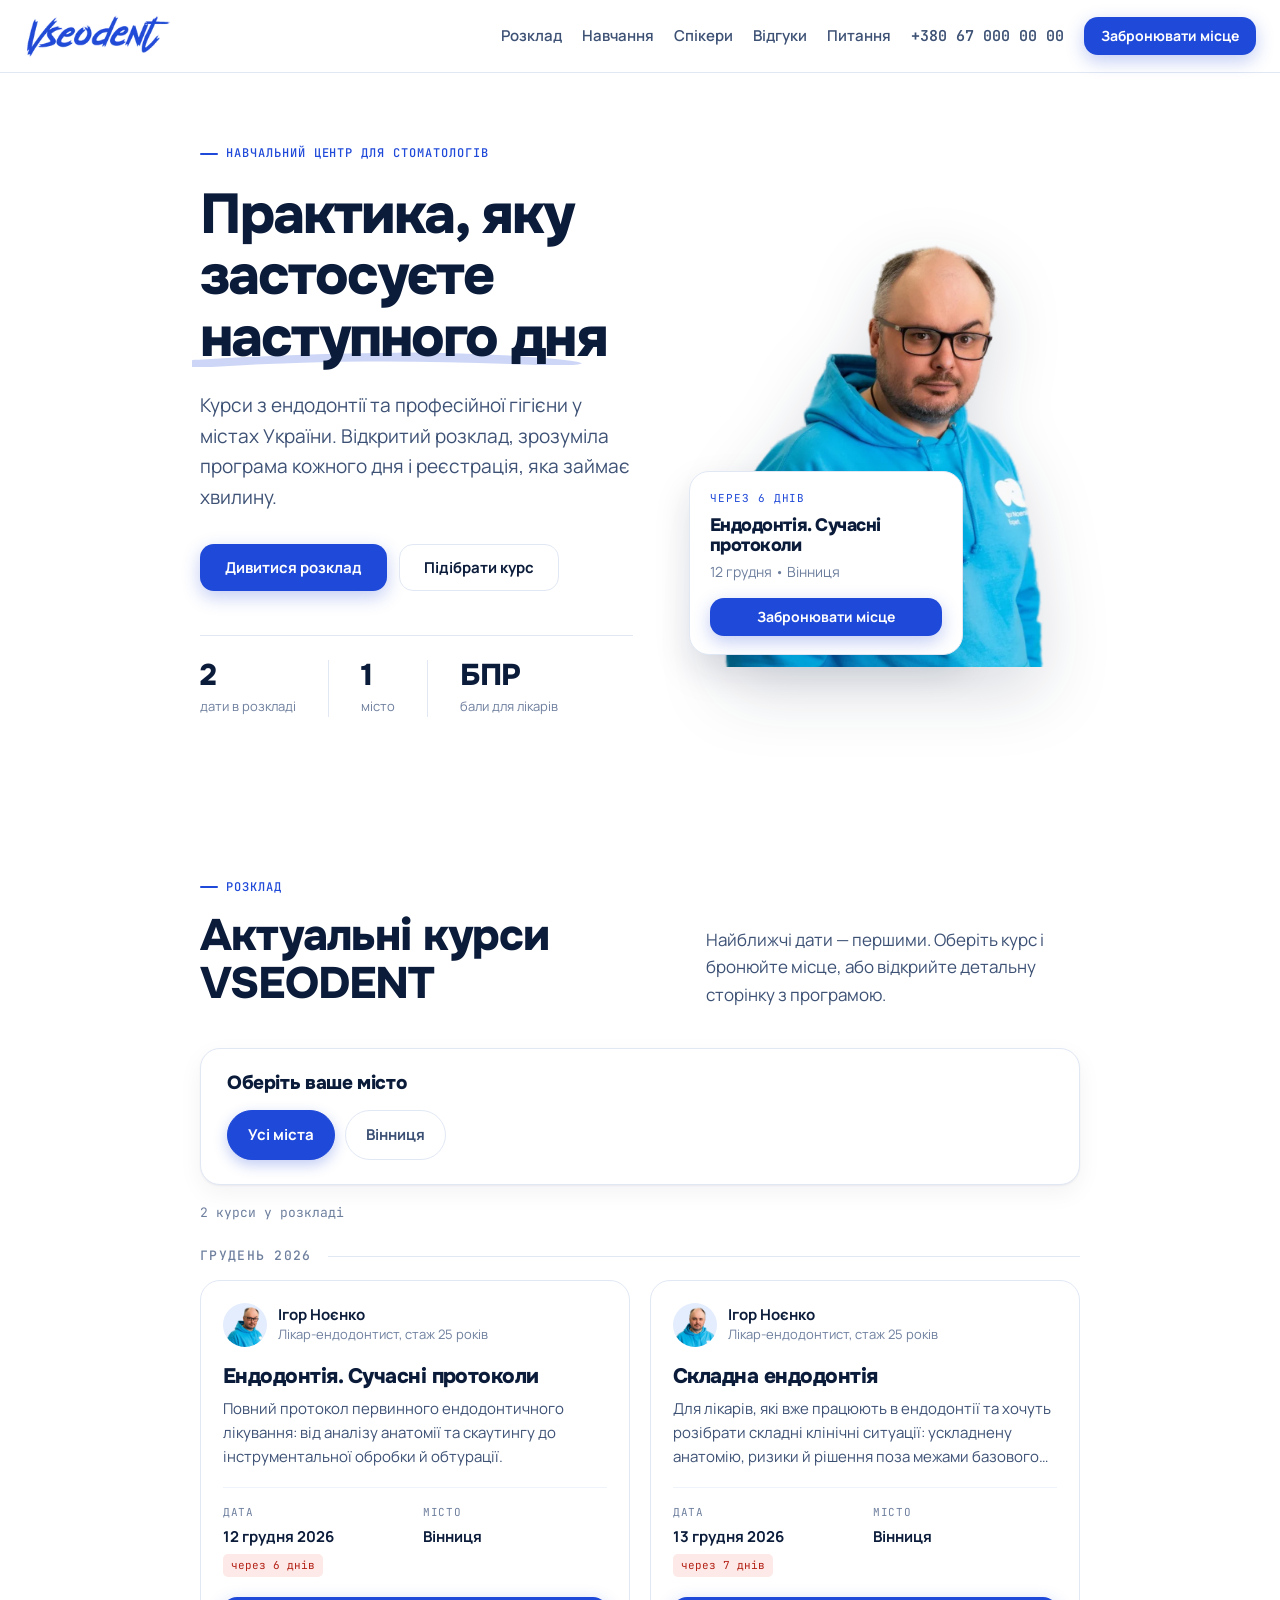
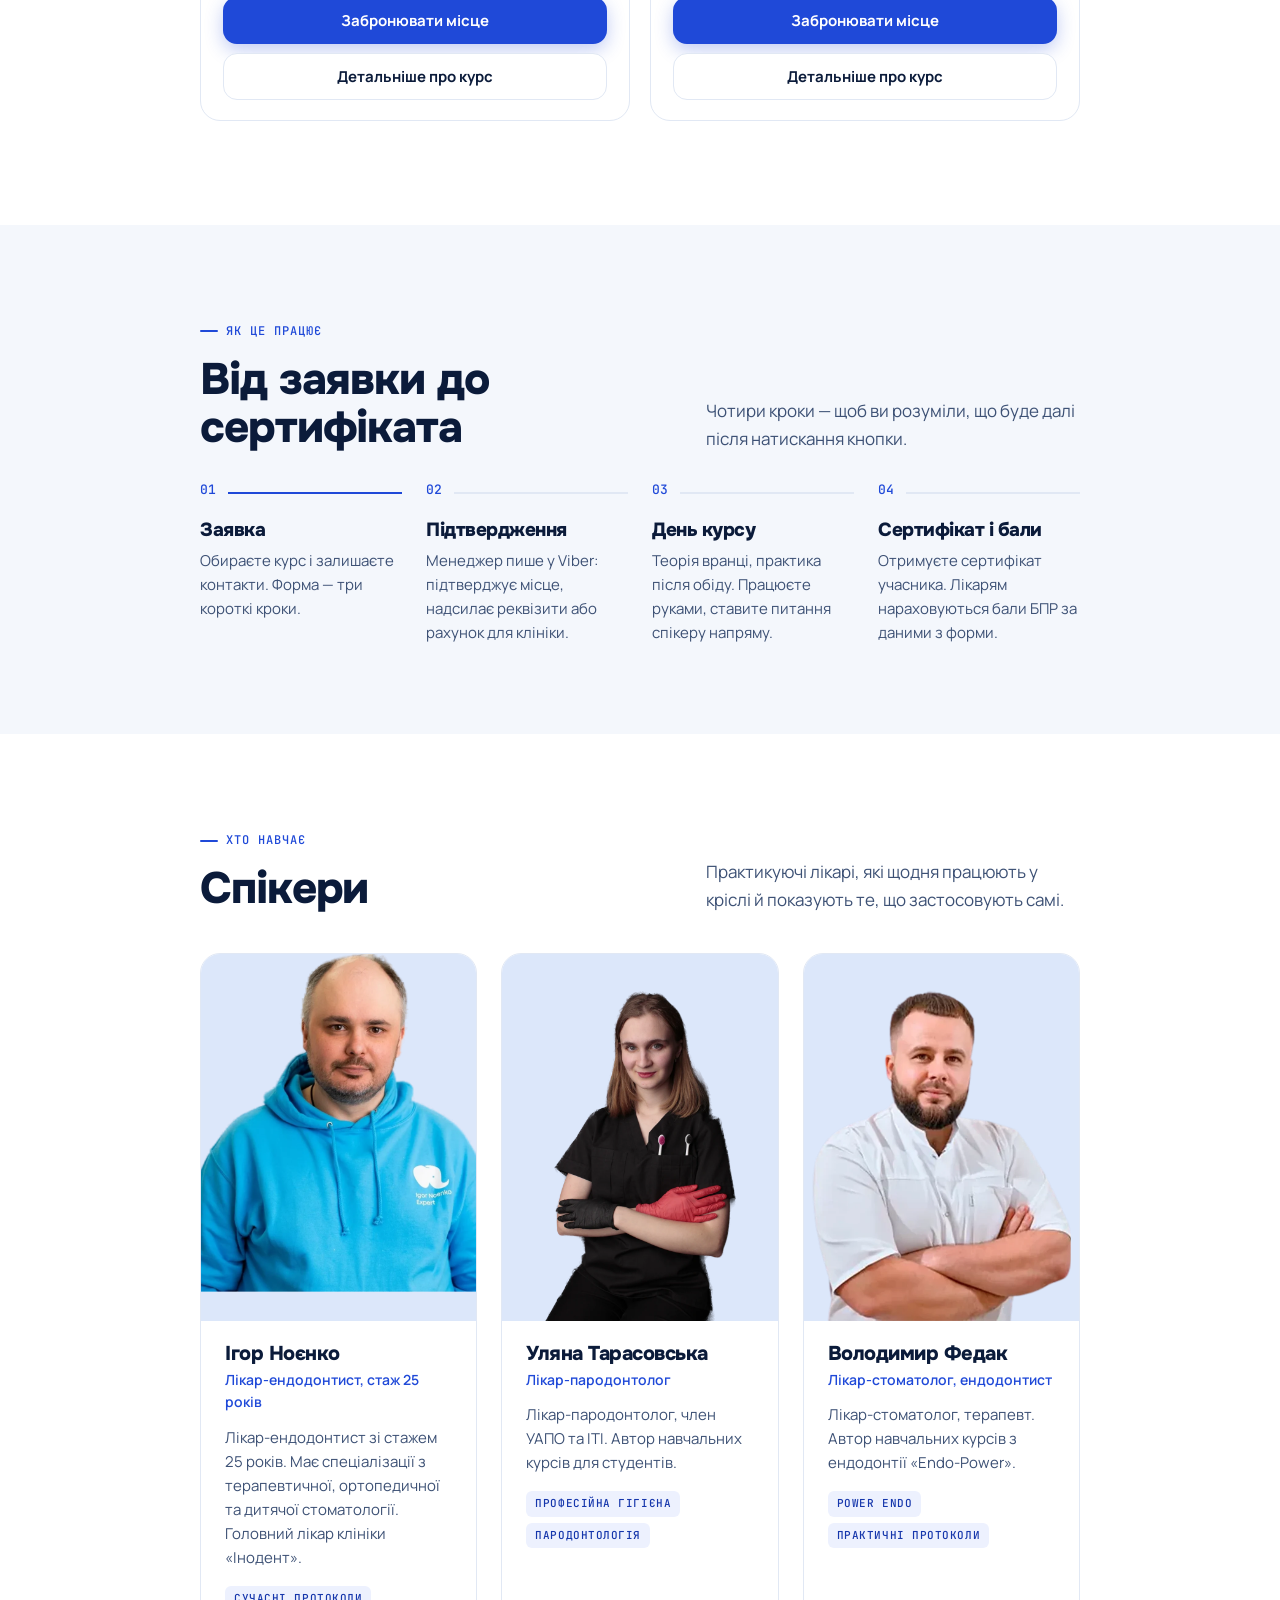
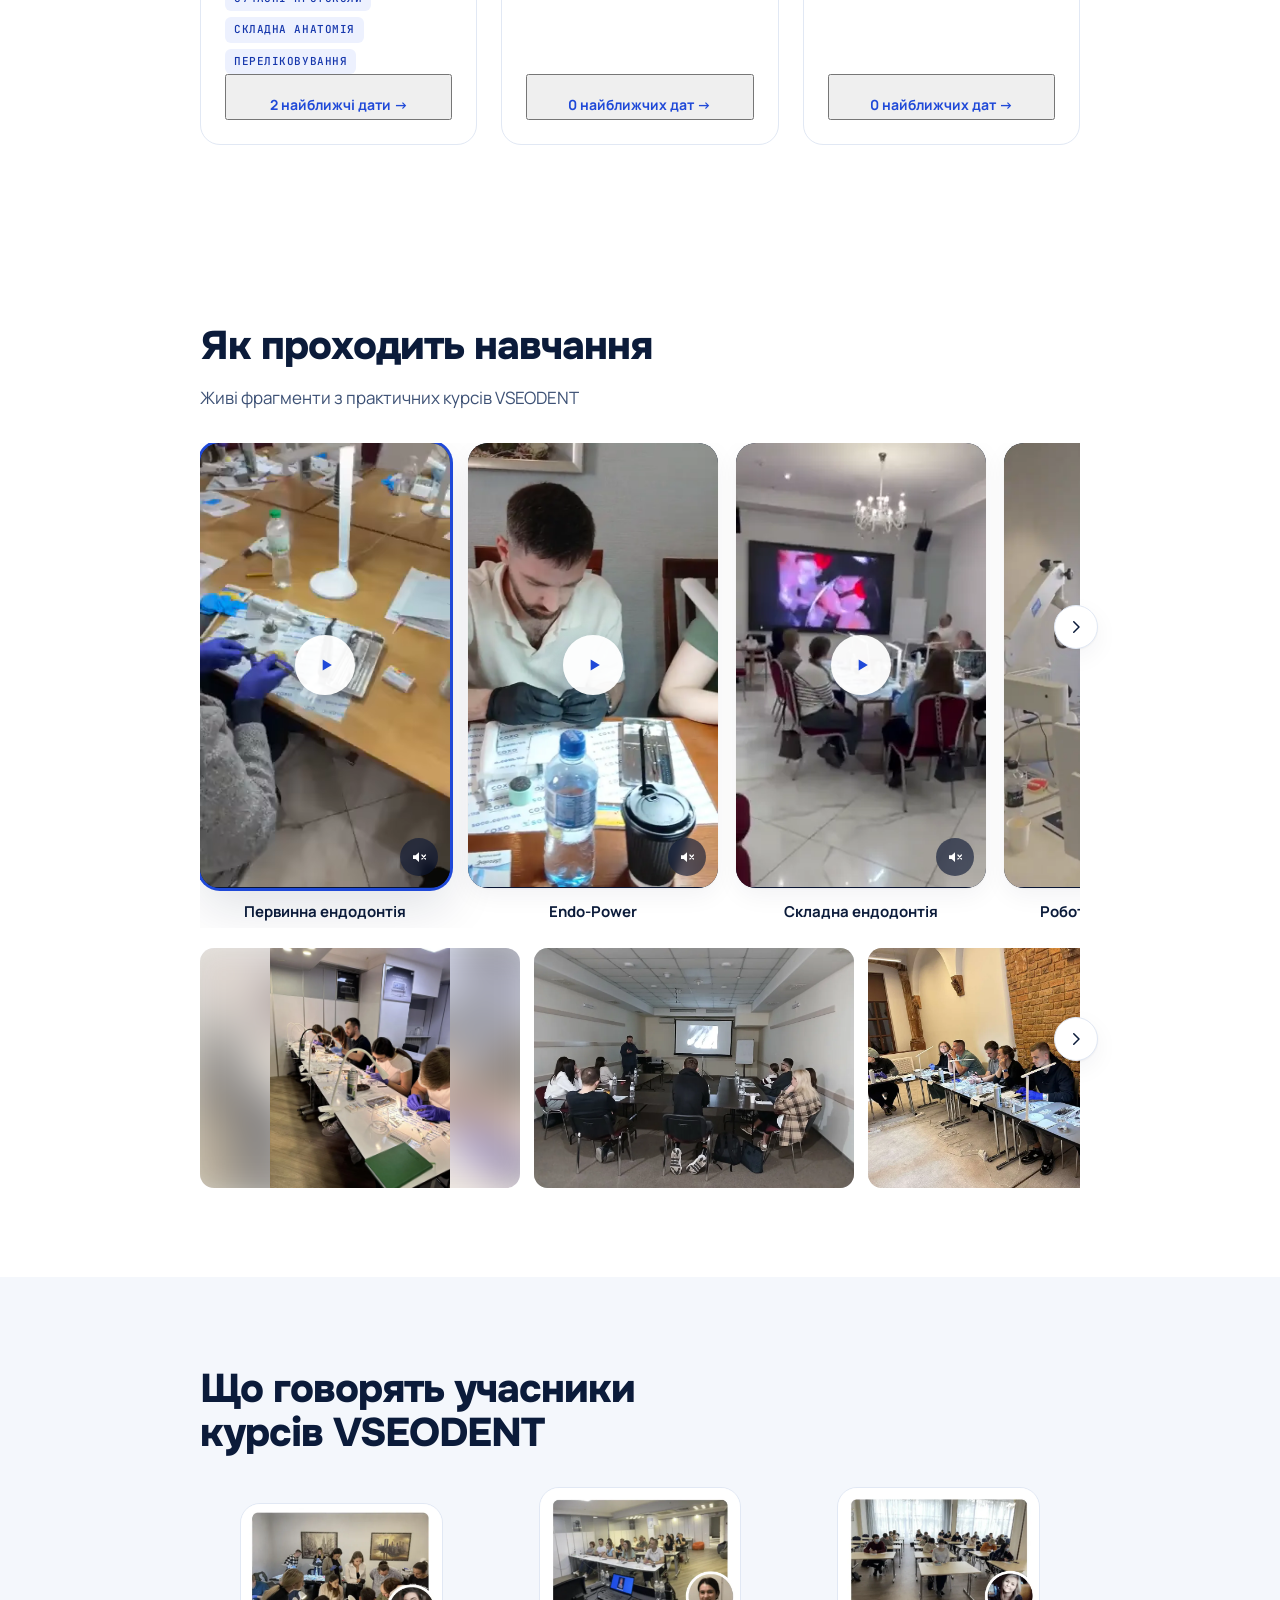
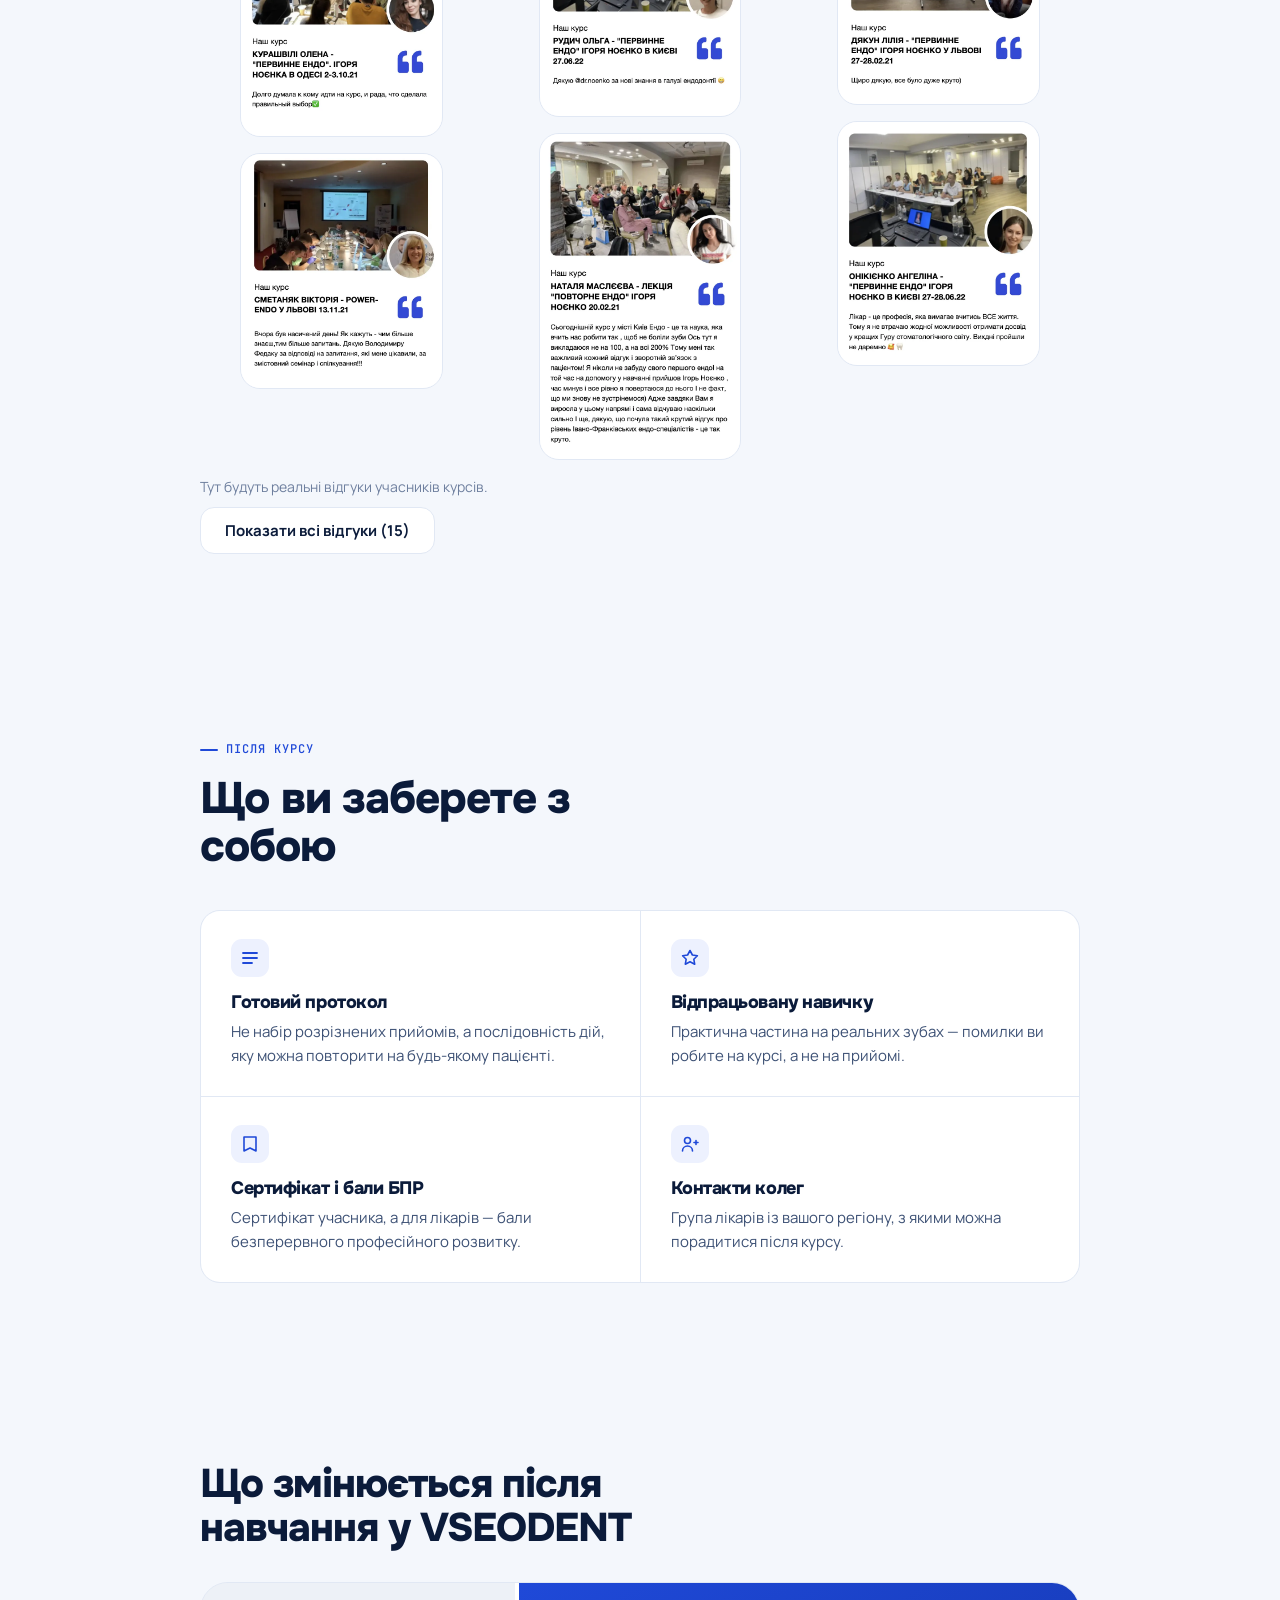
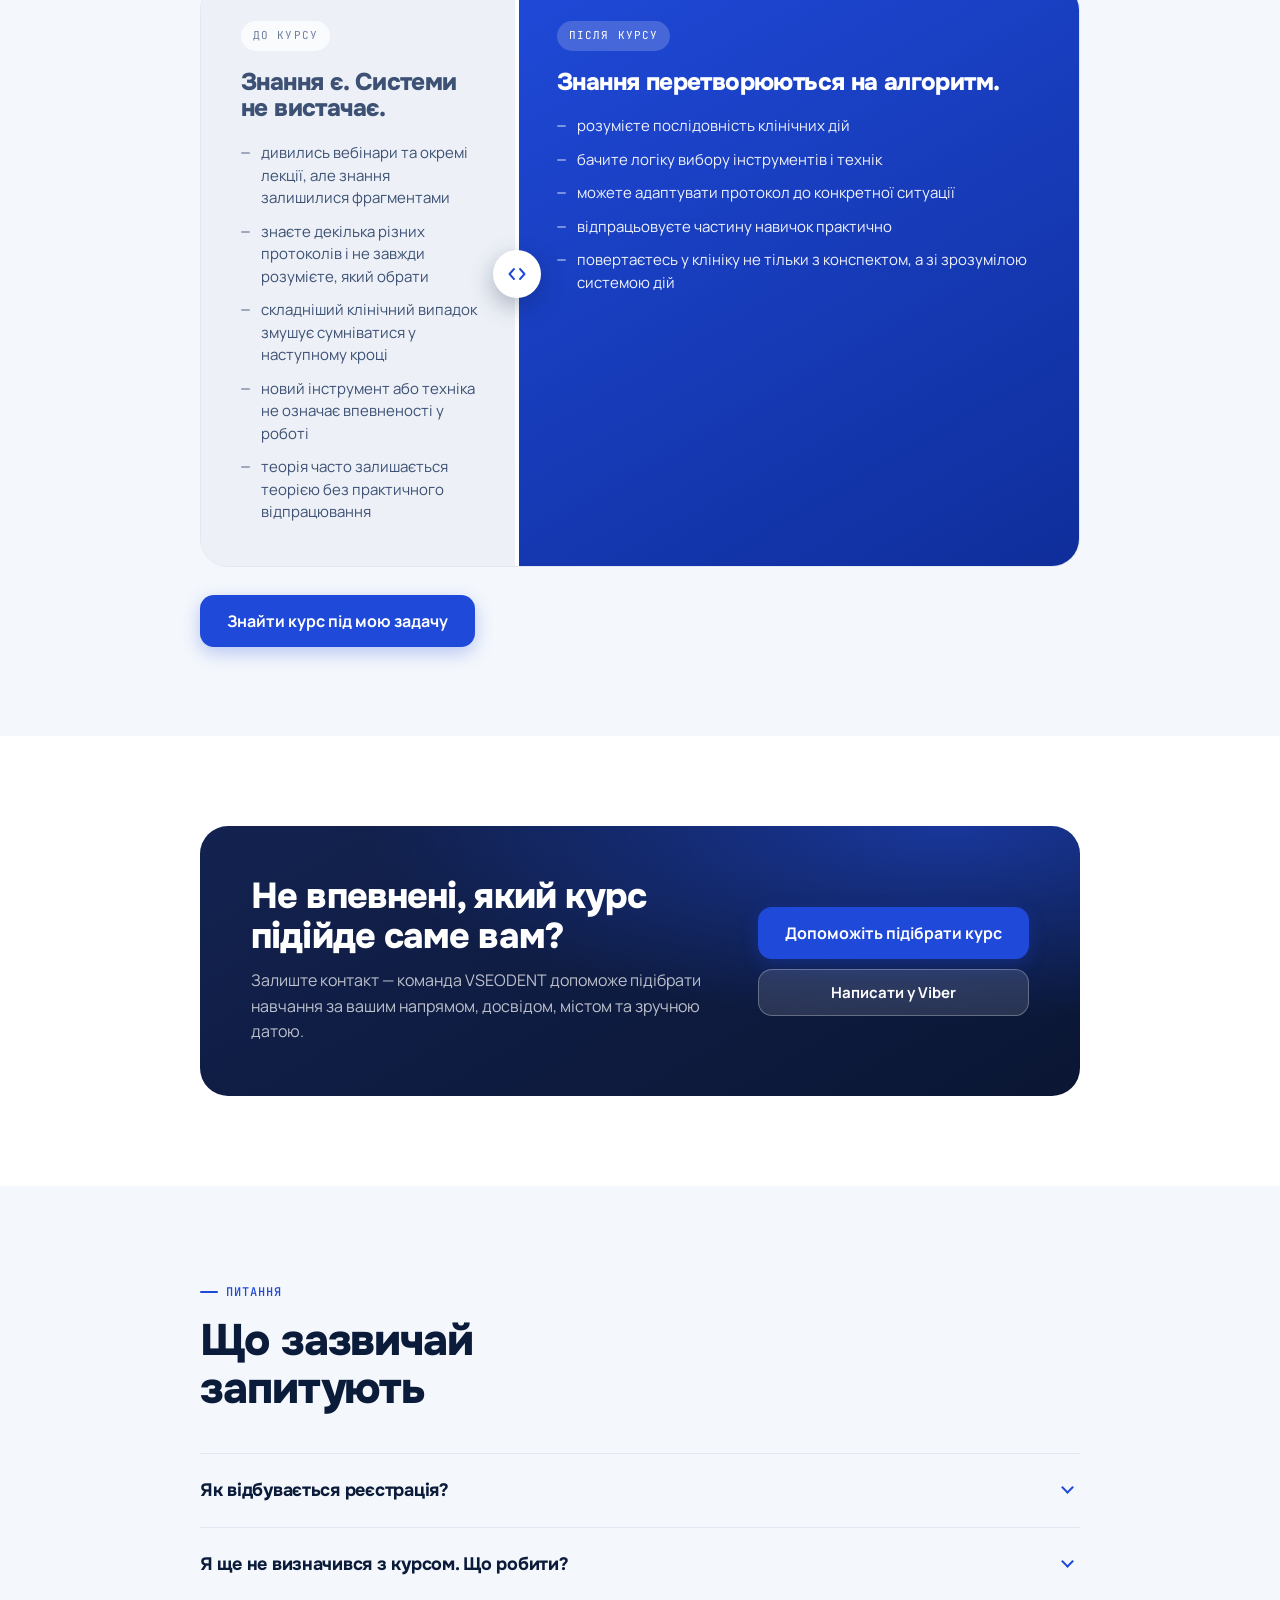
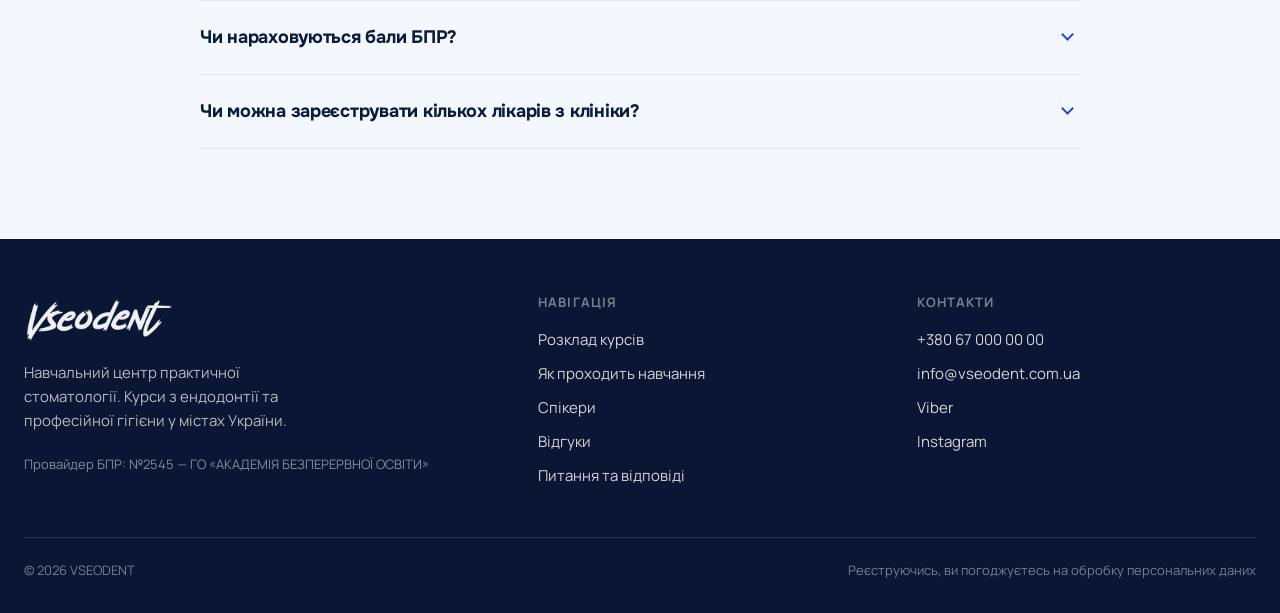
==== commit 3e71f3b5: "Add files via upload" ====
--- a/index.html
+++ b/index.html
@@ -24,7 +24,7 @@
 <noscript><img height="1" width="1" style="display:none"
   src="https://www.facebook.com/tr?id=1516093250283344&ev=PageView&noscript=1" alt=""></noscript>
 <!-- /Meta Pixel -->
-<link rel="stylesheet" href="assets/css/styles.css?v=a41c7d2e">
+<link rel="stylesheet" href="assets/css/styles.css?v=8b4f4771">
 <link rel="icon" href="assets/images/logo.webp">
 </head>
 <body>
@@ -287,12 +287,12 @@
   </div>
 </footer>
 
-<script src="assets/js/data.js?v=a41c7d2e"></script>
-<script src="assets/js/app.js?v=a41c7d2e"></script>
-<script src="assets/js/home.js?v=a41c7d2e"></script>
-<script src="assets/js/shared-blocks.js?v=a41c7d2e"></script>
-<script src="assets/js/videos.js?v=a41c7d2e"></script>
-<script src="assets/js/ba.js?v=a41c7d2e"></script>
-<script src="assets/js/form.js?v=a41c7d2e"></script>
+<script src="assets/js/data.js?v=8b4f4771"></script>
+<script src="assets/js/app.js?v=8b4f4771"></script>
+<script src="assets/js/home.js?v=8b4f4771"></script>
+<script src="assets/js/shared-blocks.js?v=8b4f4771"></script>
+<script src="assets/js/videos.js?v=8b4f4771"></script>
+<script src="assets/js/ba.js?v=8b4f4771"></script>
+<script src="assets/js/form.js?v=8b4f4771"></script>
 </body>
 </html>
--- a/assets/css/styles.css
+++ b/assets/css/styles.css
@@ -1715,3 +1715,33 @@
   .pcell{height:200px}
   .vreel,.pstrip{margin-inline:-18px;padding-inline:18px}
 }
+
+/* ============================================================
+   FINAL SPEAKER PHOTO ALIGNMENT — 2026-09-03
+   ============================================================ */
+/* Course hero / speaker section: never crop Ulyana Tarasovska's head. */
+.spcard img[src*="tarasovska"],
+.spk__photo img[src*="tarasovska"]{
+  width:100% !important;
+  height:100% !important;
+  object-fit:contain !important;
+  object-position:center top !important;
+  transform:none !important;
+}
+
+/* Home speaker cards: align the speakers' heads to the same visual level. */
+.speaker--noienko .speaker__photo img{
+  object-fit:cover;
+  object-position:center bottom;
+  transform:translateY(-10%) scale(1.04);
+  transform-origin:center center;
+}
+.speaker--tarasovska .speaker__photo img{
+  object-fit:contain;
+  object-position:center bottom;
+  transform:none;
+}
+.speaker--fedak .speaker__photo img{
+  object-position:center bottom;
+  transform:none;
+}
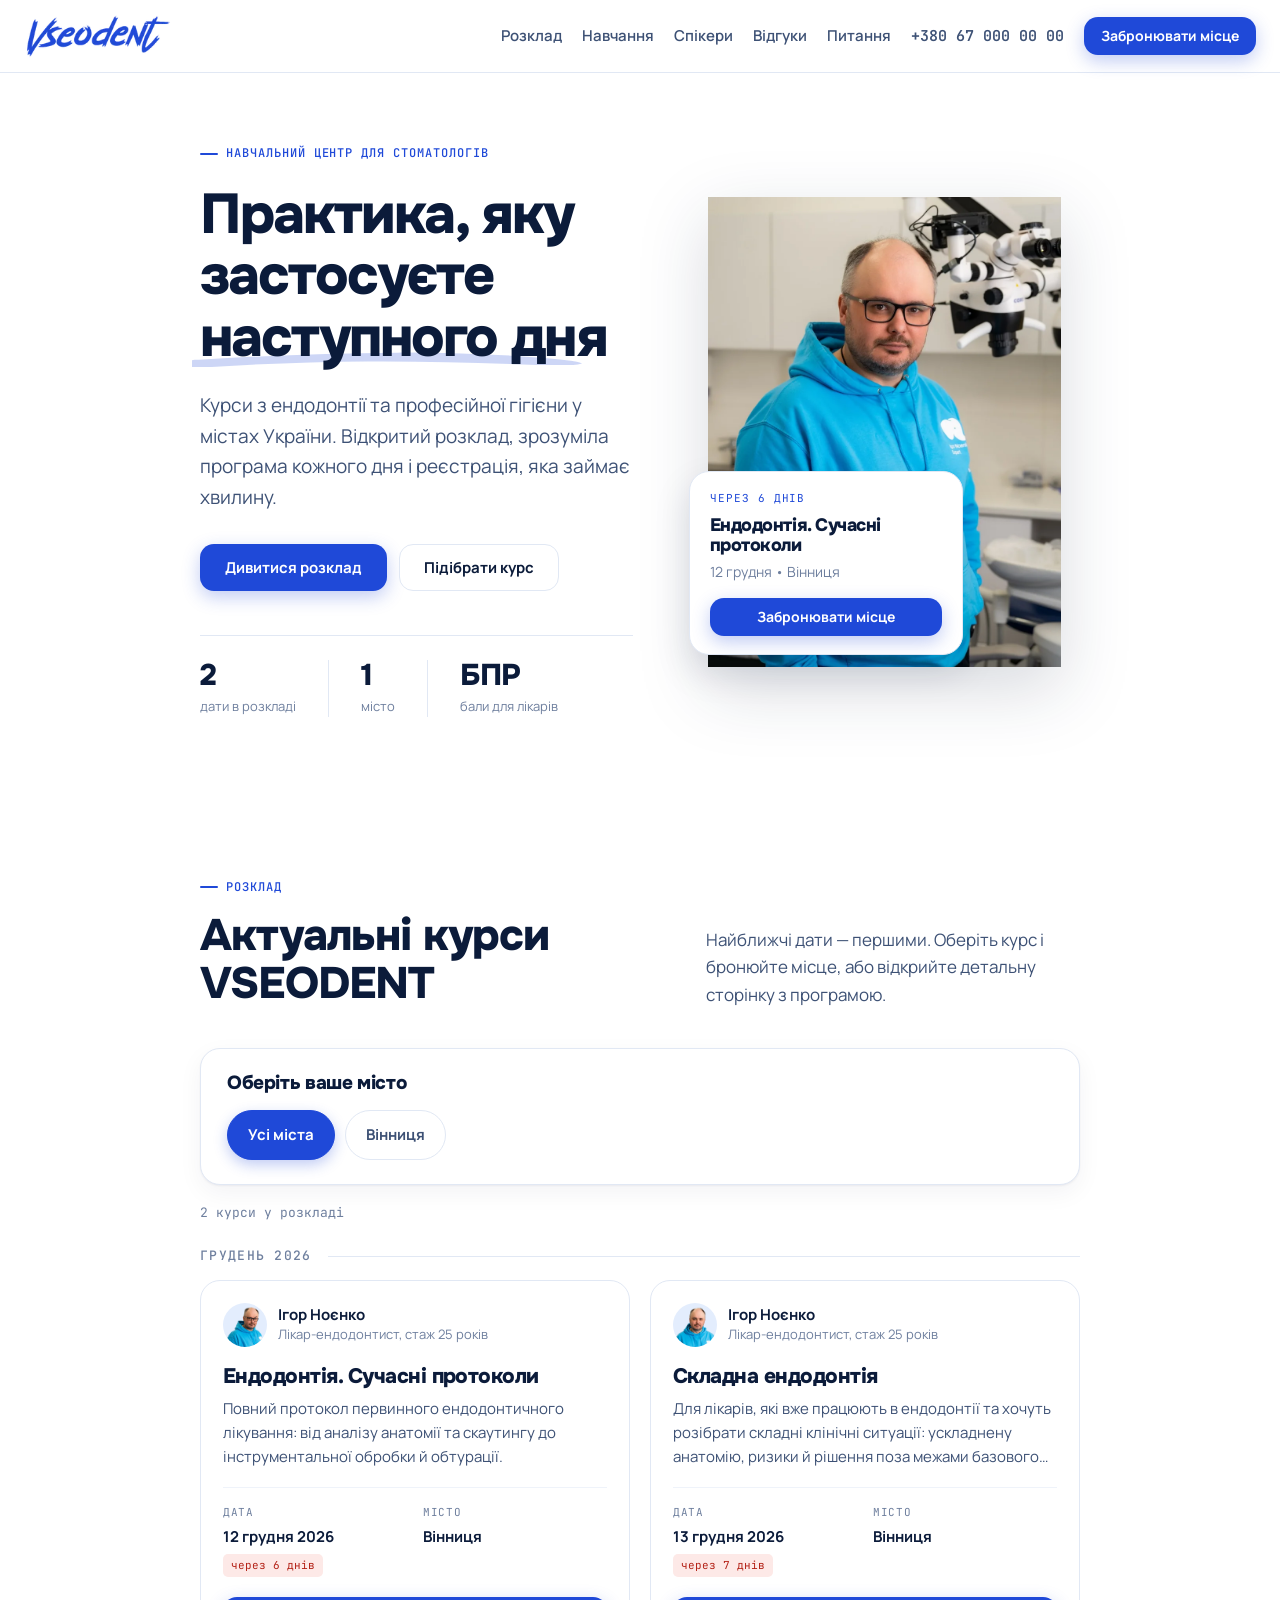
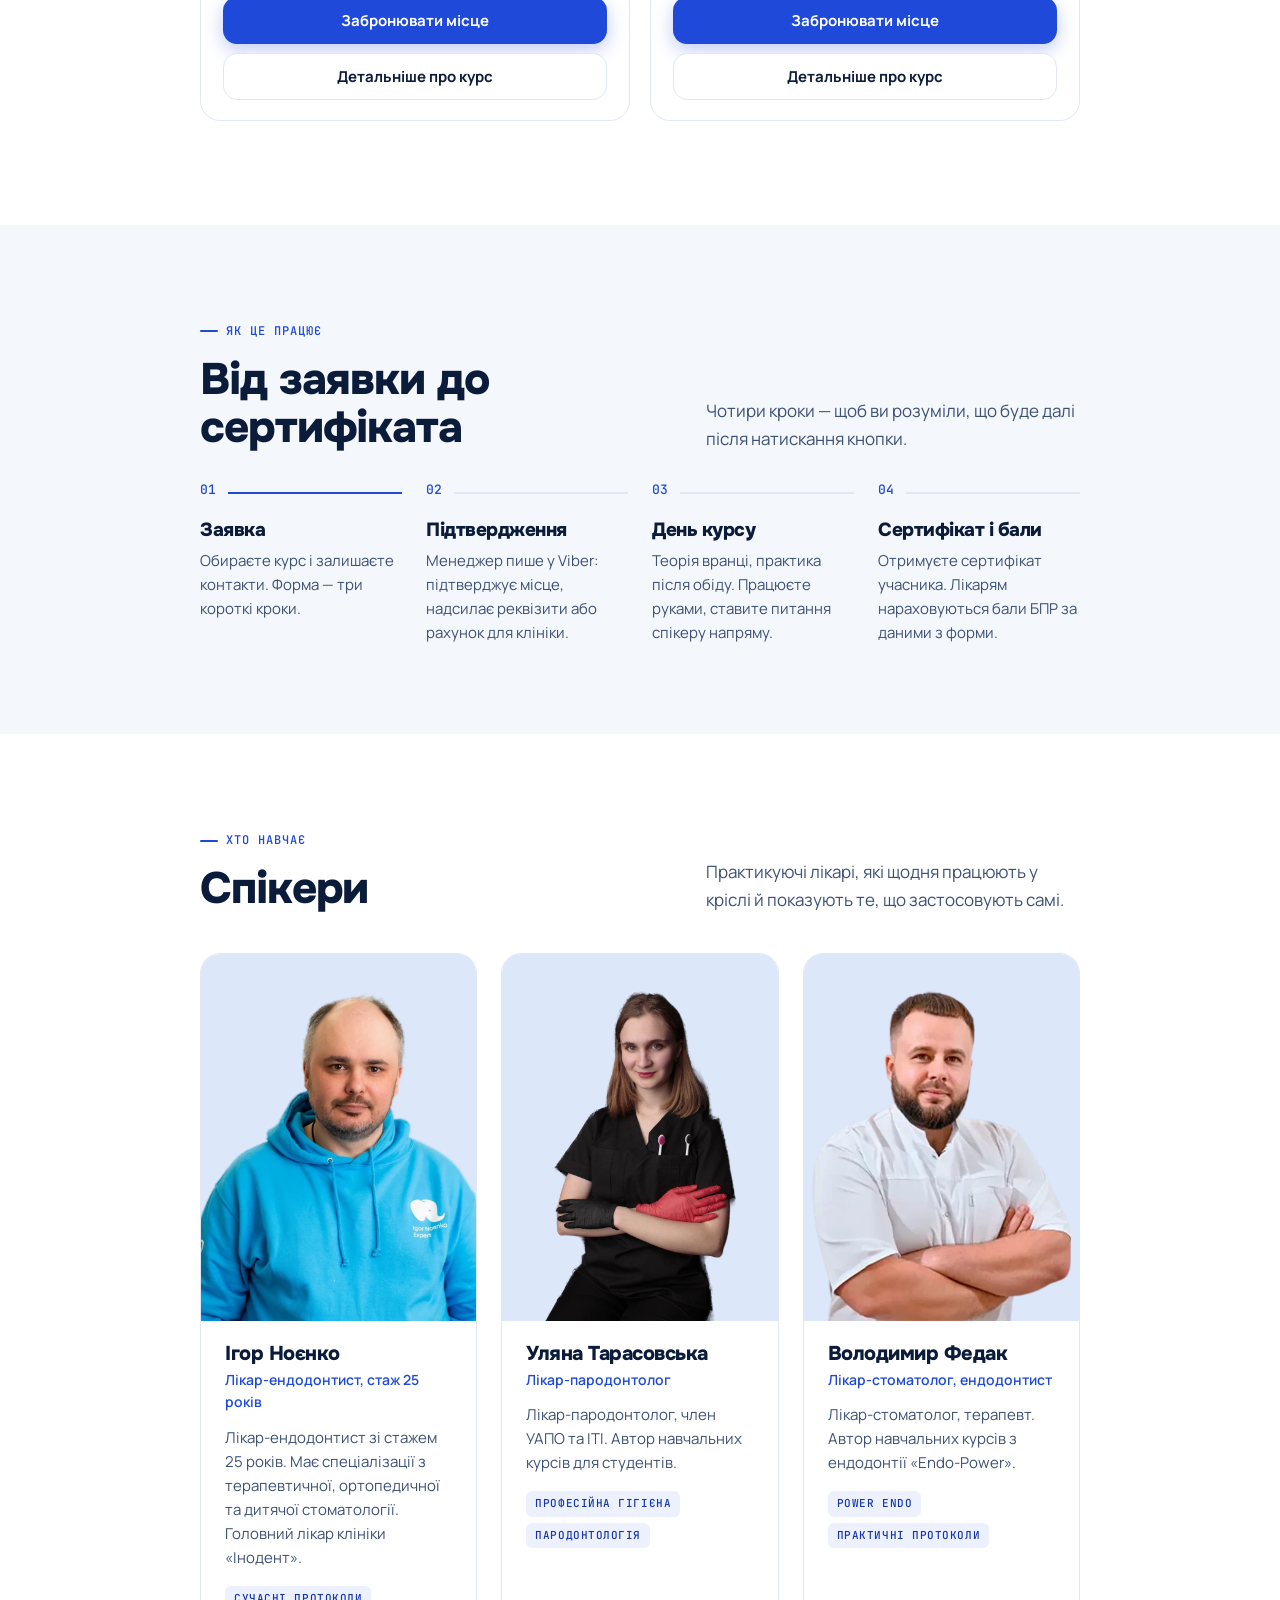
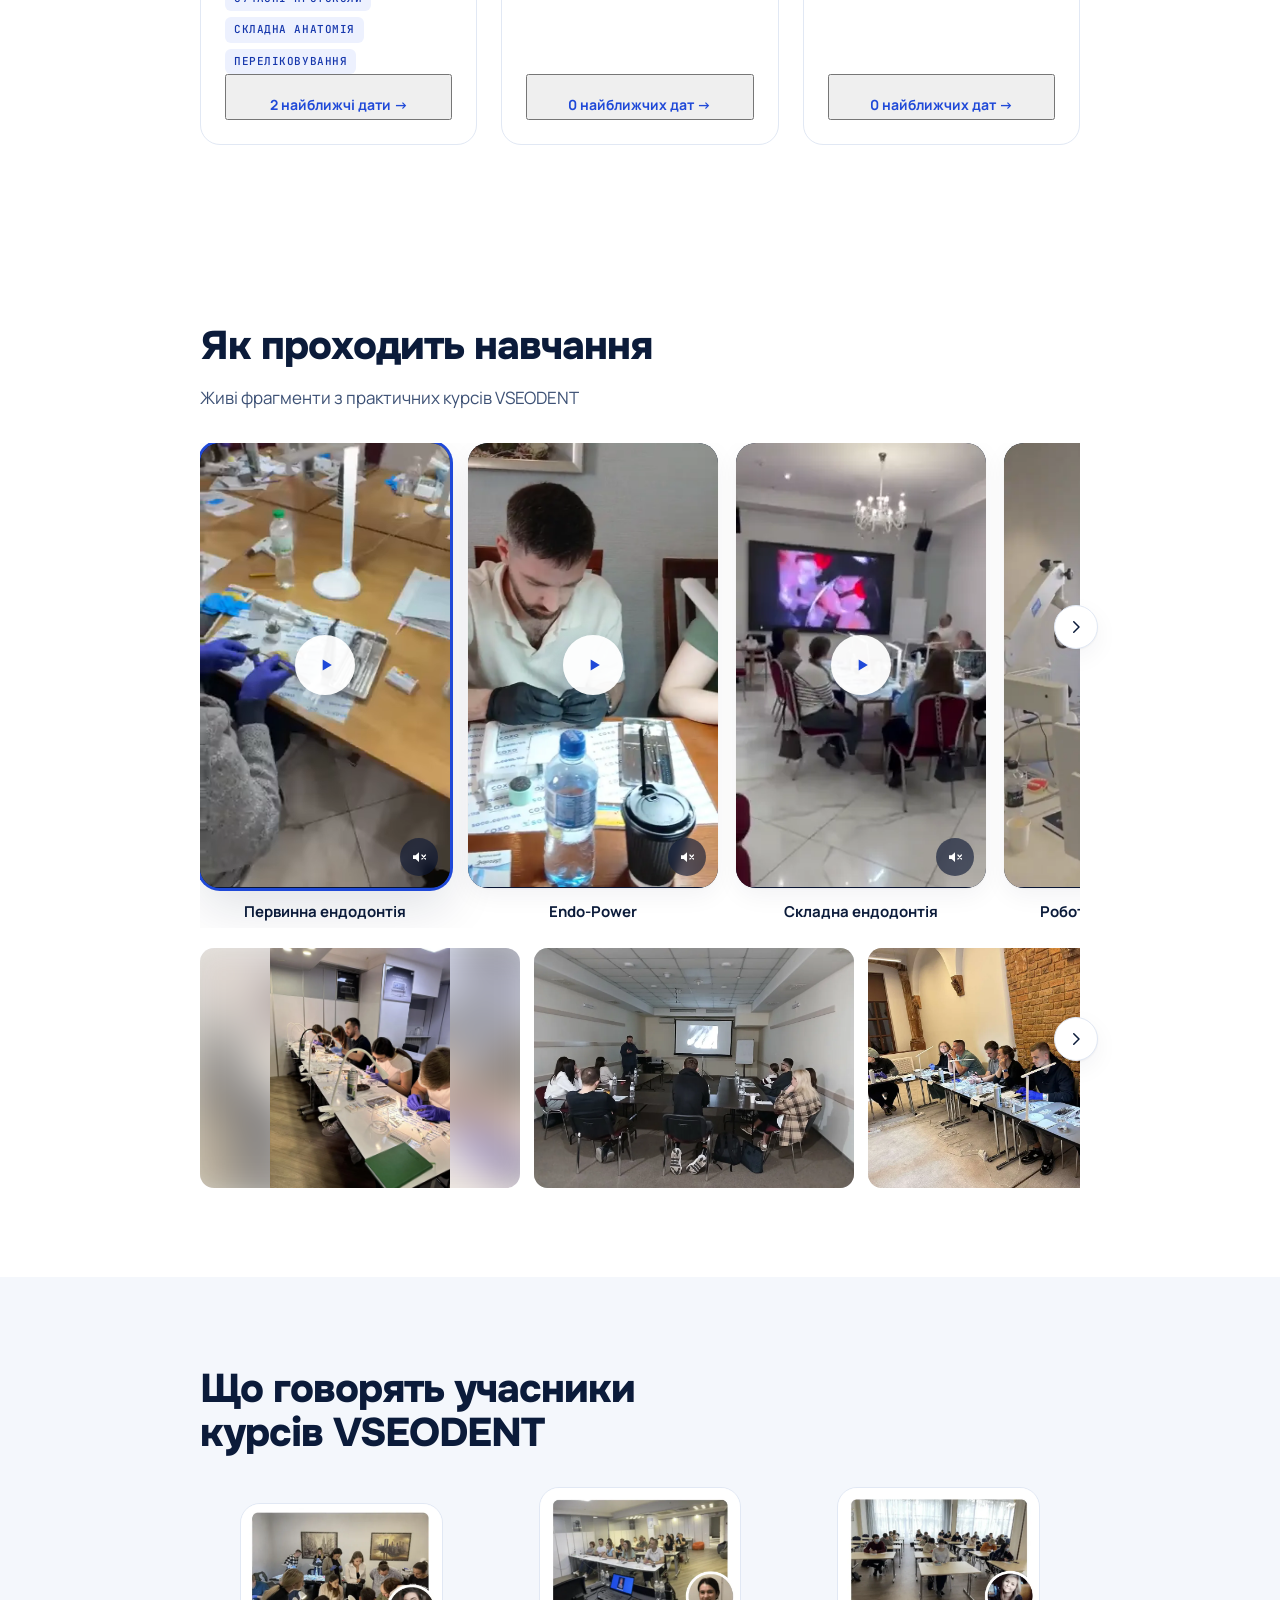
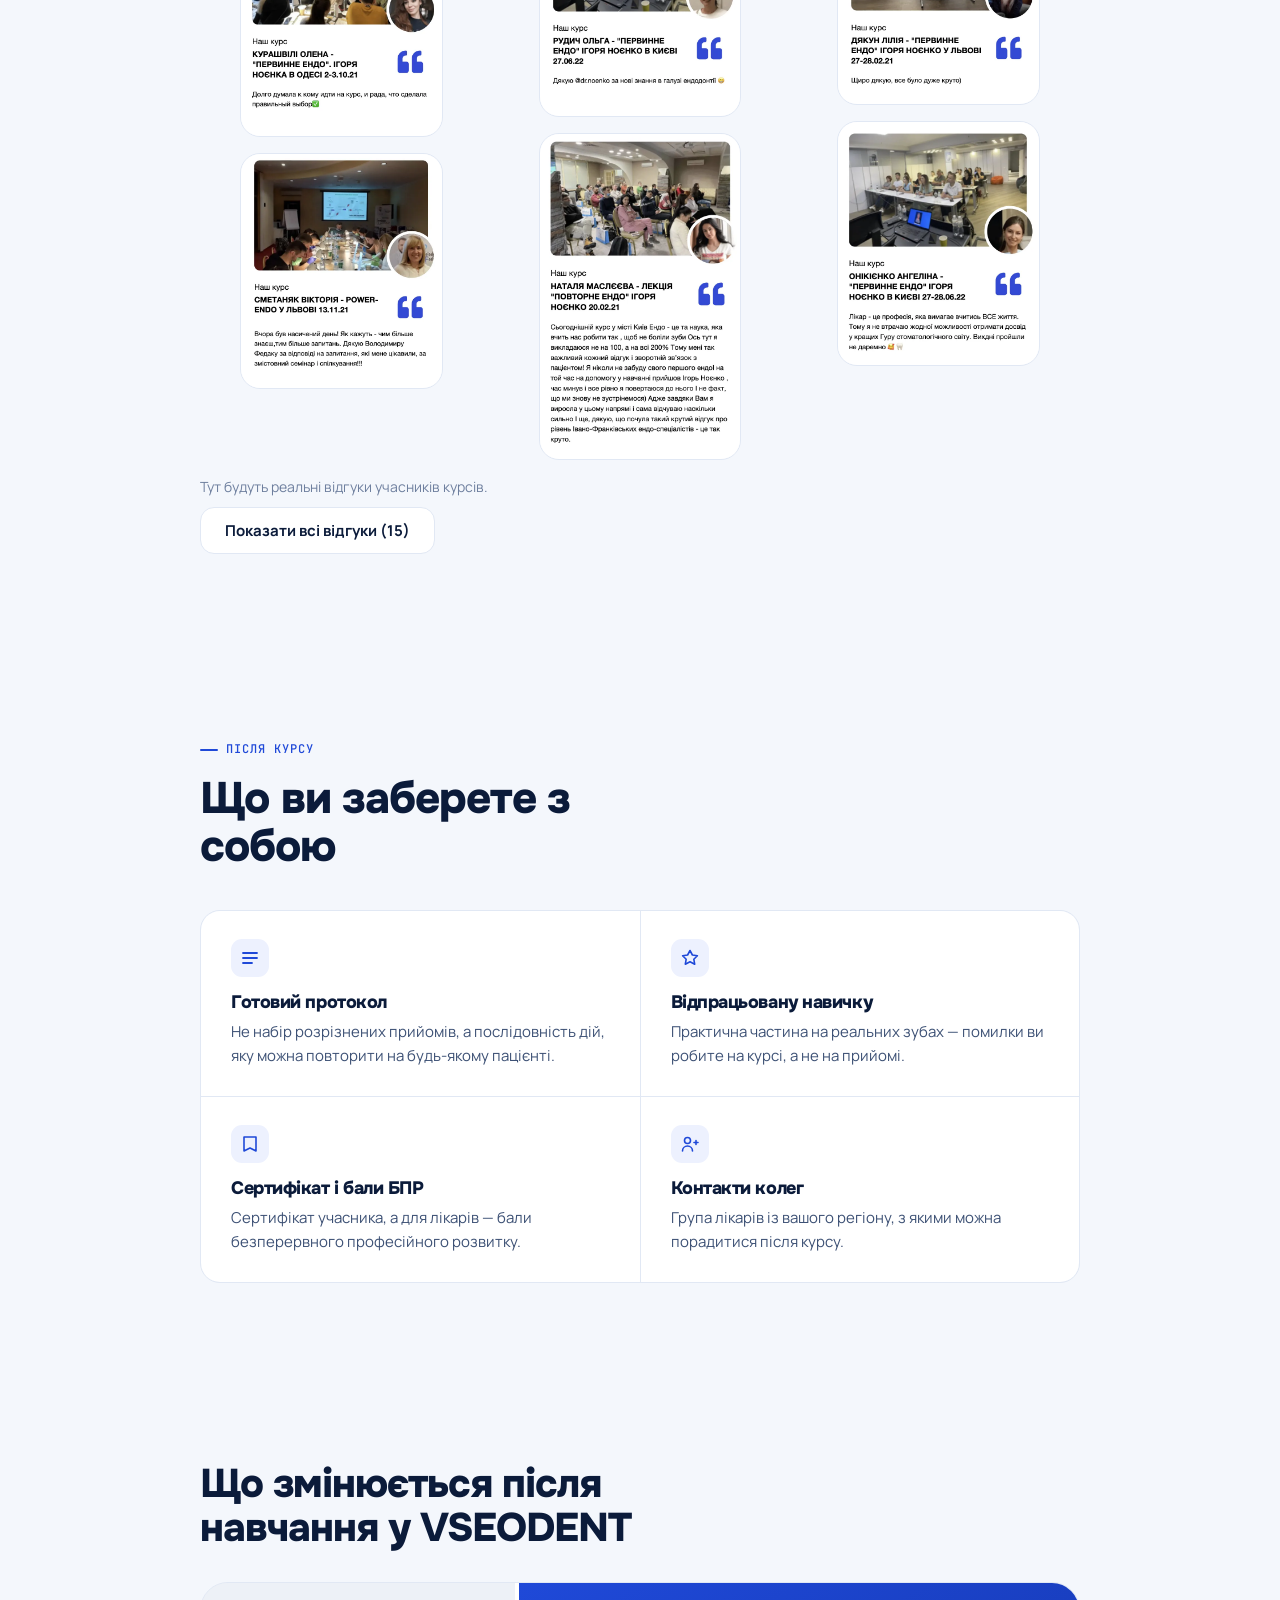
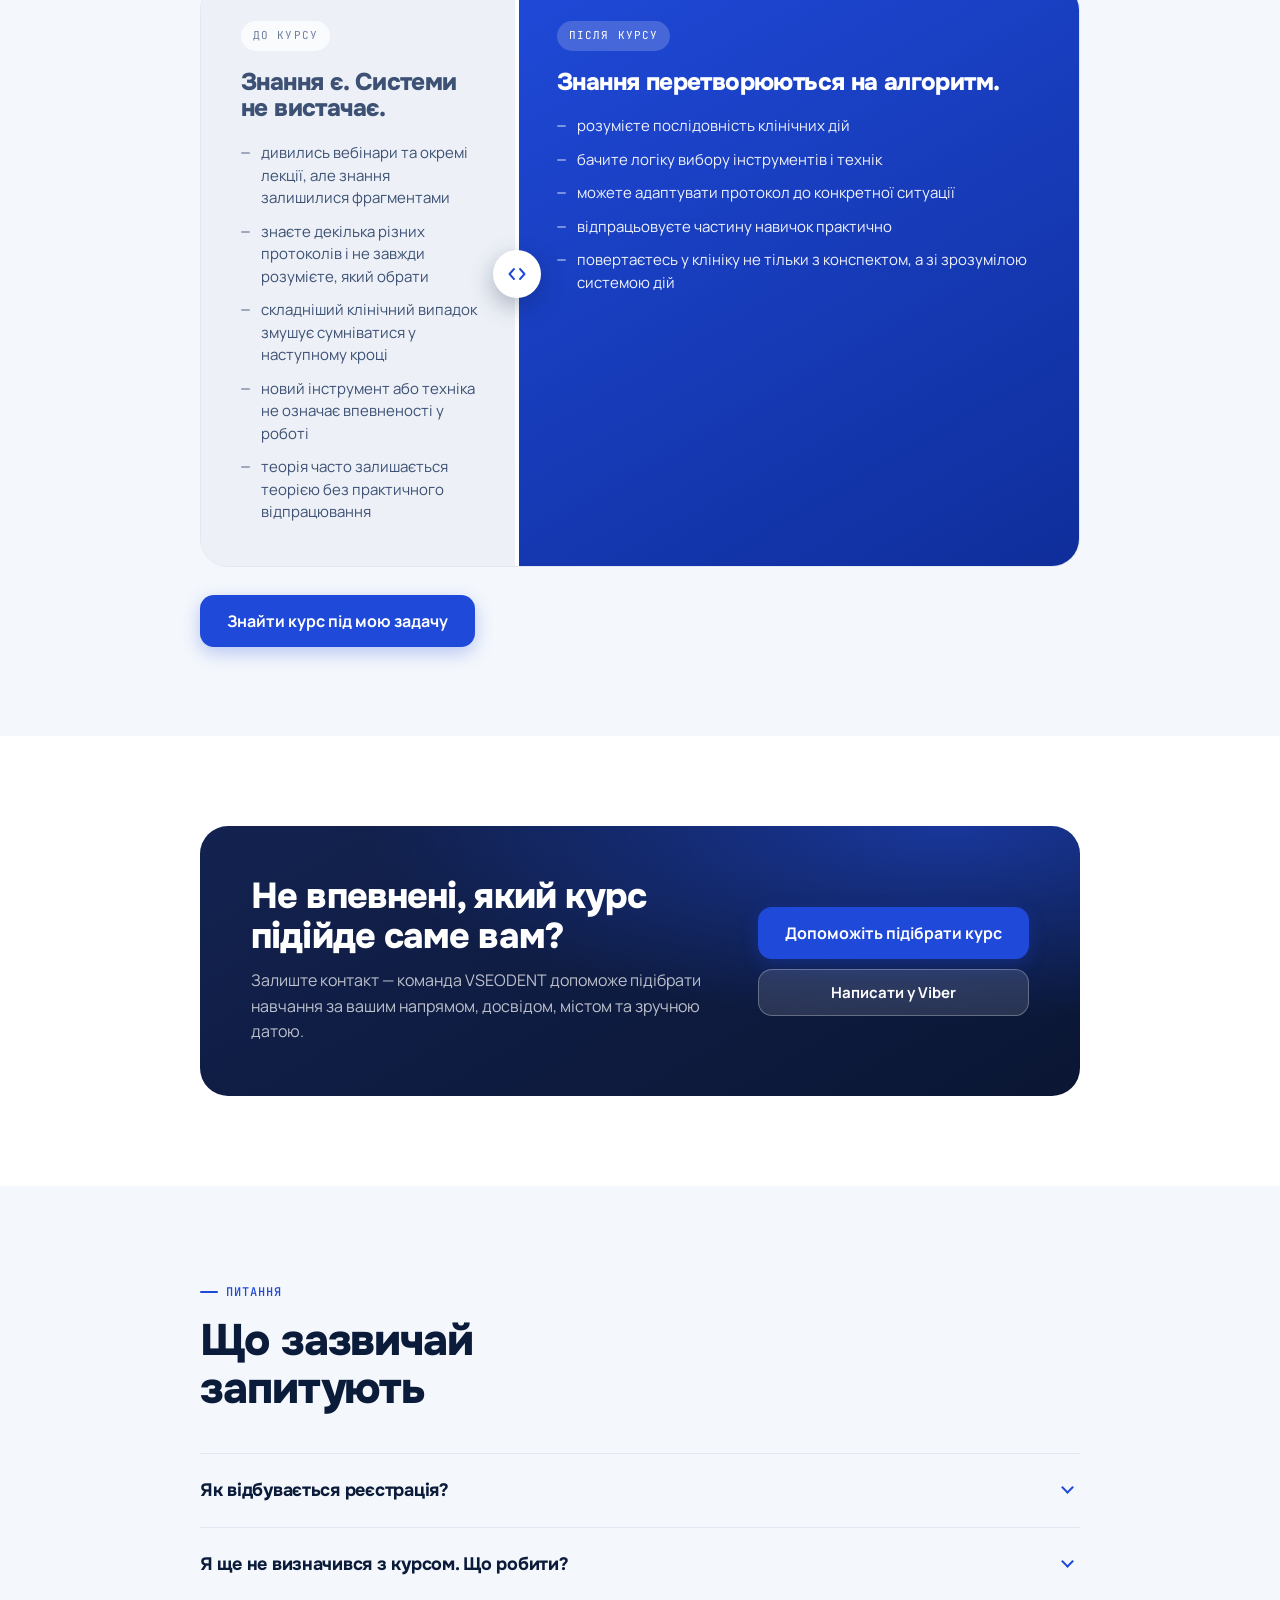
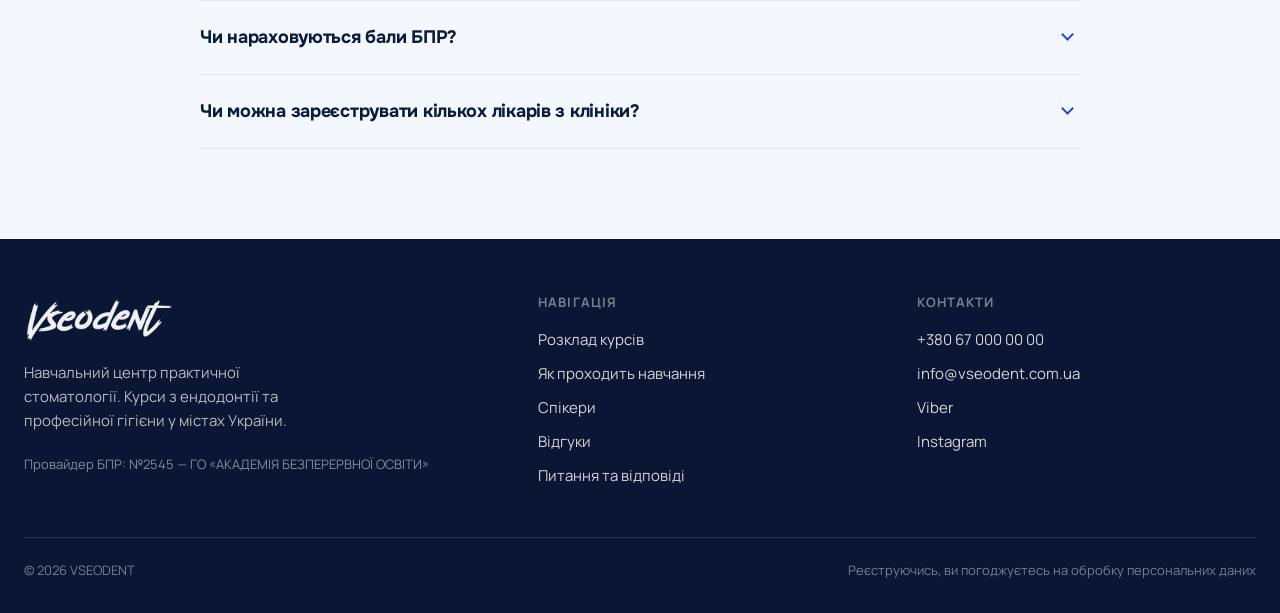
==== commit dac547d4: "Add files via upload" ====
--- a/index.html
+++ b/index.html
@@ -24,7 +24,8 @@
 <noscript><img height="1" width="1" style="display:none"
   src="https://www.facebook.com/tr?id=1516093250283344&ev=PageView&noscript=1" alt=""></noscript>
 <!-- /Meta Pixel -->
-<link rel="stylesheet" href="assets/css/styles.css?v=8b4f4771">
+<link rel="stylesheet" href="assets/css/styles.css?v=20260903c">
+<link rel="stylesheet" href="assets/css/photo-fixes.css?v=20260903c">
 <link rel="icon" href="assets/images/logo.webp">
 </head>
 <body>
@@ -287,12 +288,12 @@
   </div>
 </footer>
 
-<script src="assets/js/data.js?v=8b4f4771"></script>
-<script src="assets/js/app.js?v=8b4f4771"></script>
-<script src="assets/js/home.js?v=8b4f4771"></script>
-<script src="assets/js/shared-blocks.js?v=8b4f4771"></script>
-<script src="assets/js/videos.js?v=8b4f4771"></script>
-<script src="assets/js/ba.js?v=8b4f4771"></script>
-<script src="assets/js/form.js?v=8b4f4771"></script>
+<script src="assets/js/data.js?v=20260903c"></script>
+<script src="assets/js/app.js?v=20260903c"></script>
+<script src="assets/js/home.js?v=20260903c"></script>
+<script src="assets/js/shared-blocks.js?v=20260903c"></script>
+<script src="assets/js/videos.js?v=20260903c"></script>
+<script src="assets/js/ba.js?v=20260903c"></script>
+<script src="assets/js/form.js?v=20260903c"></script>
 </body>
 </html>
--- a/assets/css/photo-fixes.css
+++ b/assets/css/photo-fixes.css
@@ -0,0 +1,28 @@
+/* VSEODENT — speaker photo fixes, 2026-09-03 */
+
+/* Home speaker cards: all cutouts use the same 3:4 canvas.
+   Keep the full canvas pinned to the bottom; never translate the image upward. */
+.speaker__photo img,
+.speaker--noienko .speaker__photo img,
+.speaker--tarasovska .speaker__photo img,
+.speaker--fedak .speaker__photo img{
+  object-fit:contain !important;
+  object-position:center bottom !important;
+  transform:none !important;
+}
+
+/* Mobile home hero: for Igor we use a separate real portrait with more torso/arms. */
+@media (max-width:640px){
+  .hero__photo.hero__photo--real{
+    width:100% !important;
+    height:auto !important;
+    aspect-ratio:3/4;
+    object-fit:cover !important;
+    object-position:center center !important;
+    margin:0 !important;
+    padding:0 !important;
+    background:none !important;
+    border-radius:var(--r-lg);
+    filter:none !important;
+  }
+}
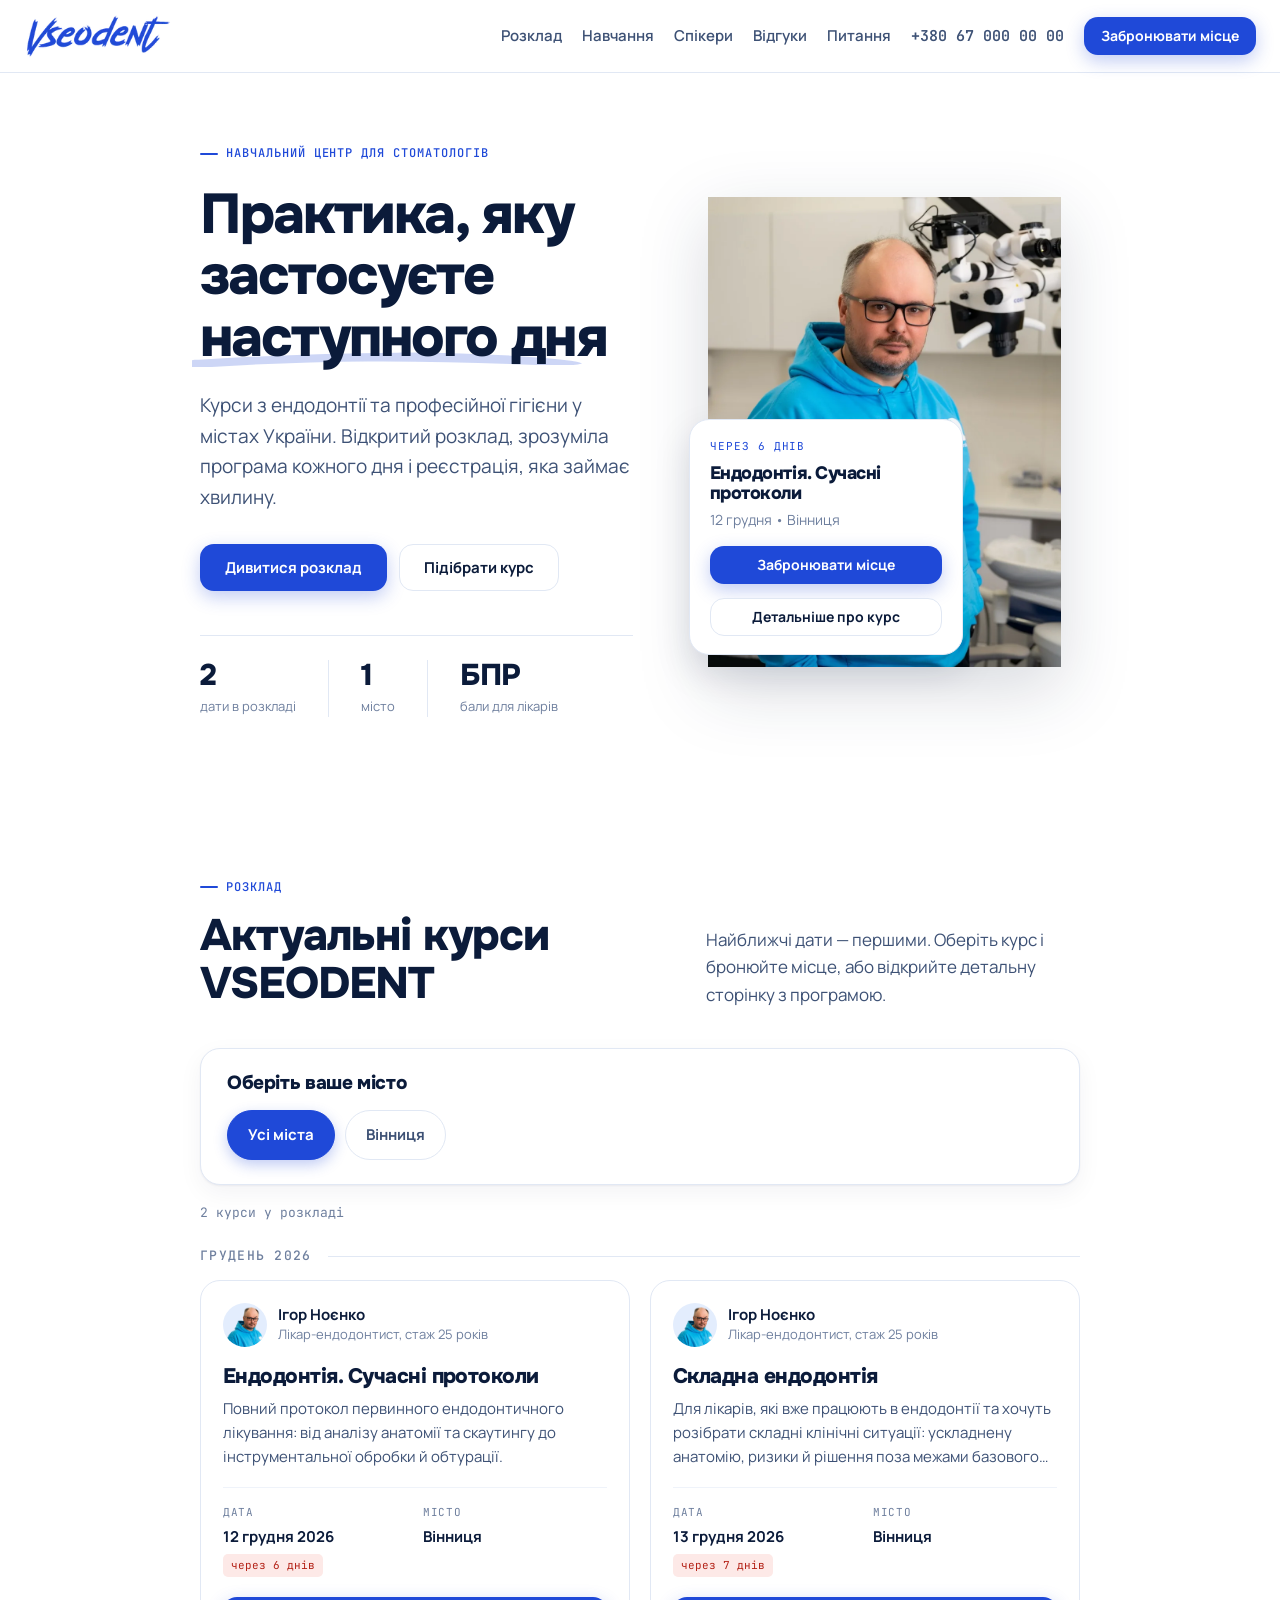
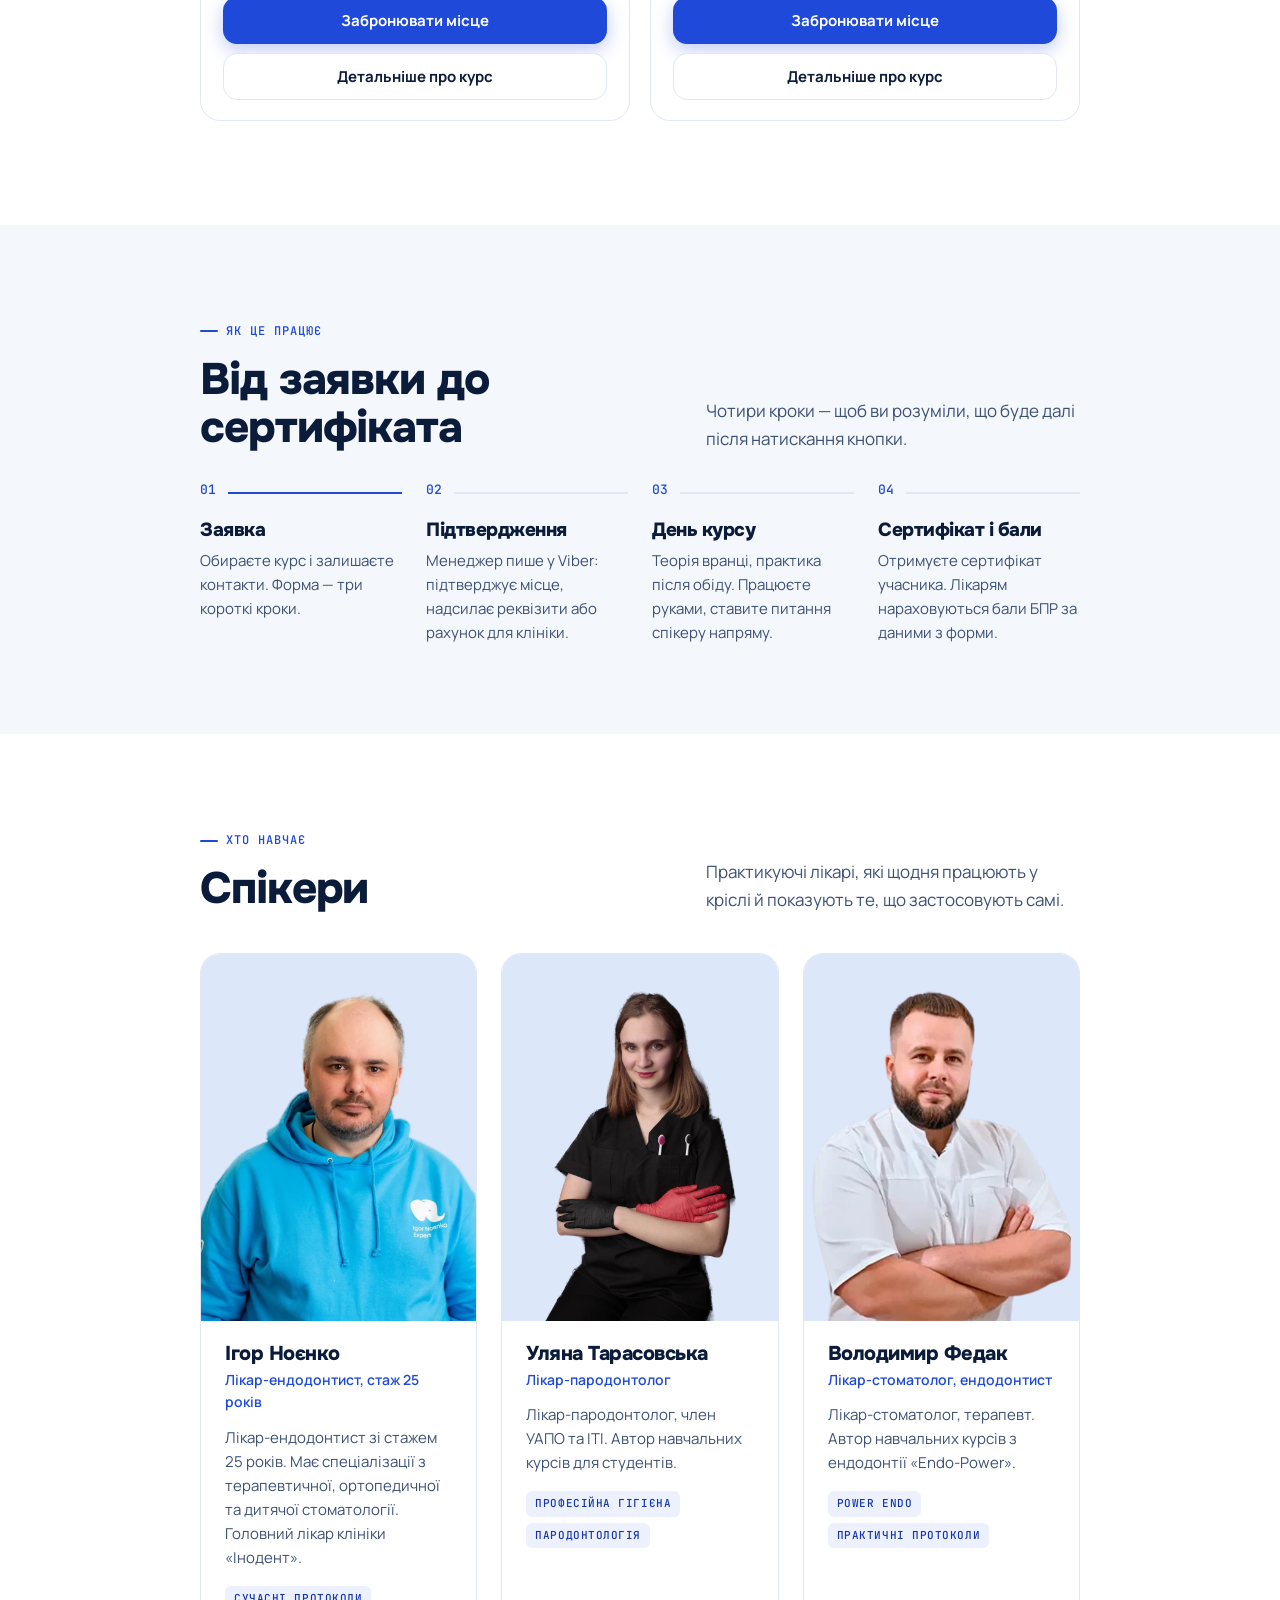
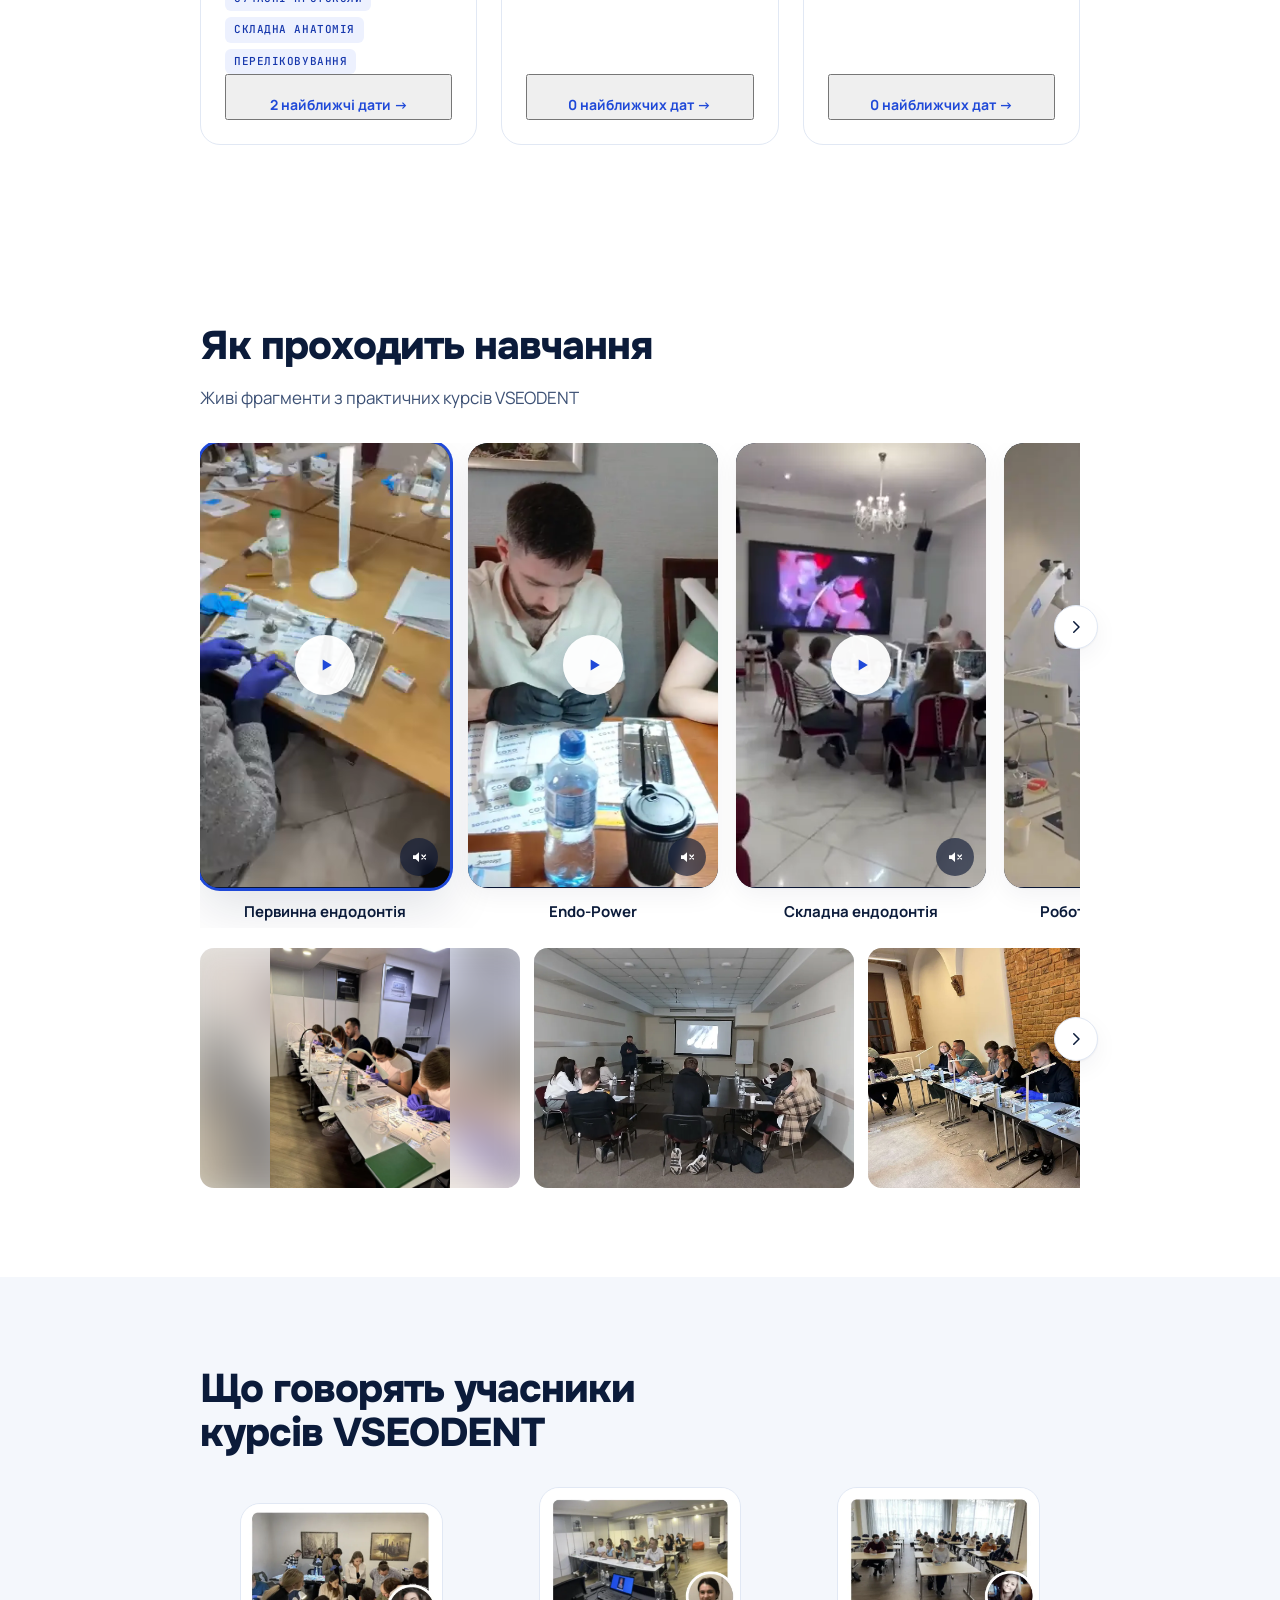
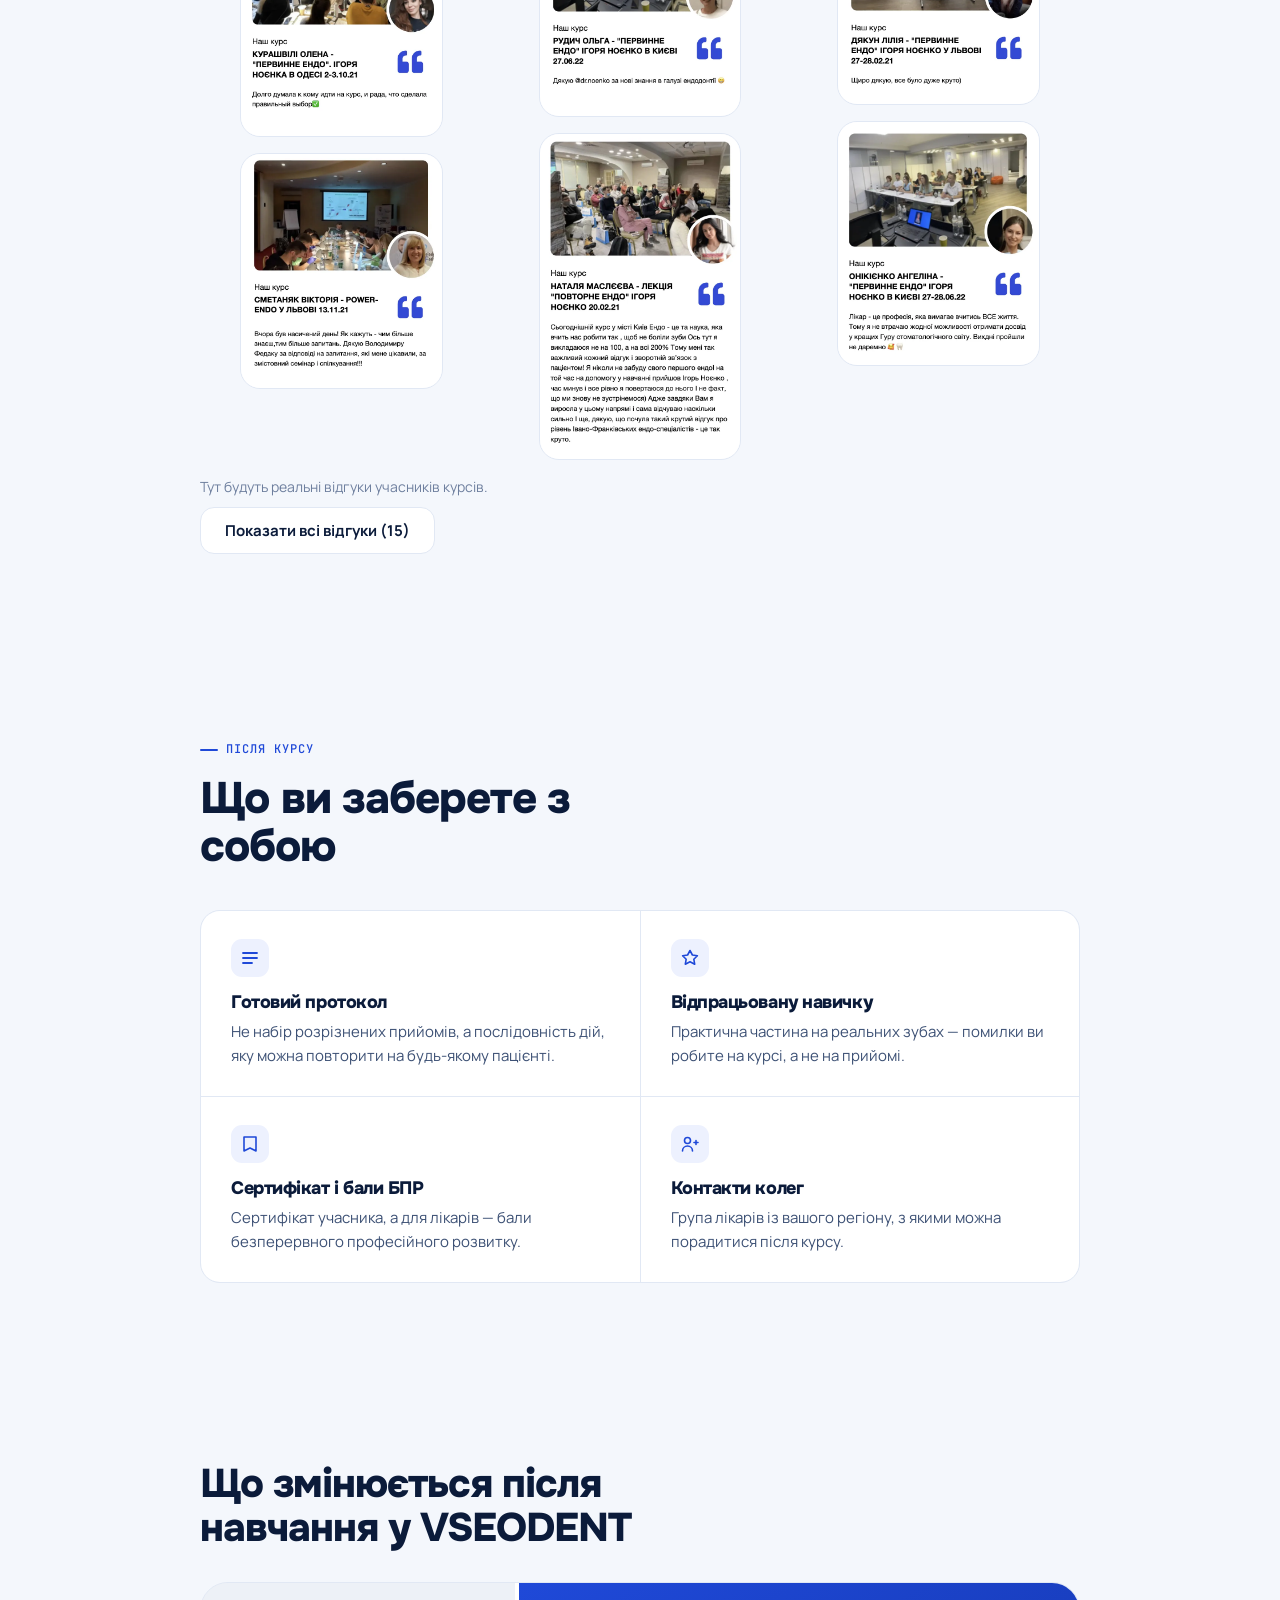
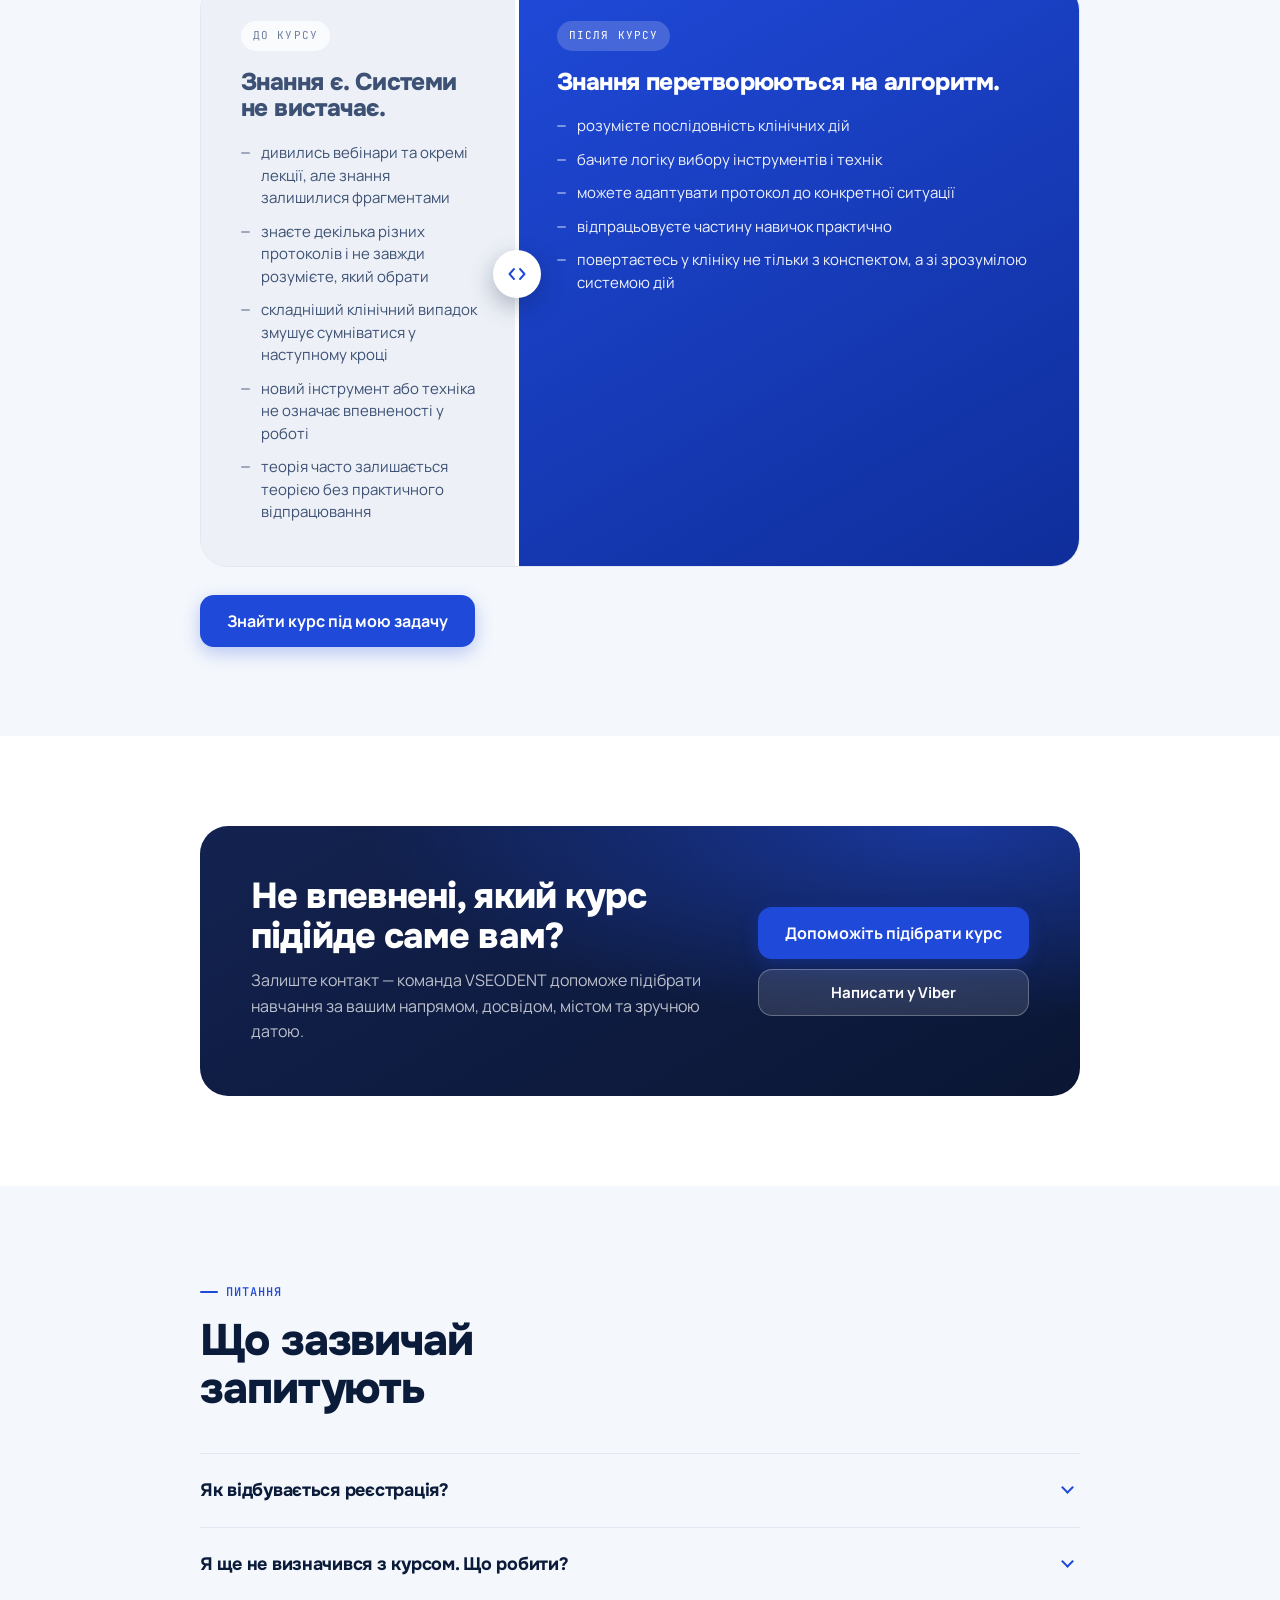
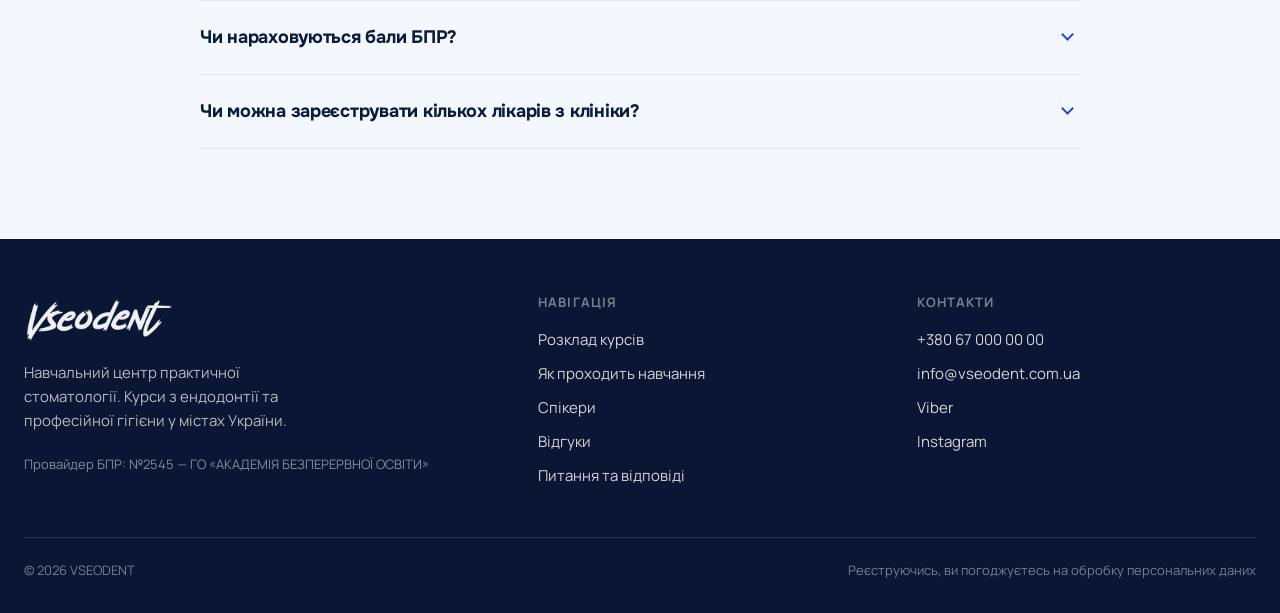
==== commit 1222c515: "Add files via upload" ====
--- a/index.html
+++ b/index.html
@@ -24,8 +24,8 @@
 <noscript><img height="1" width="1" style="display:none"
   src="https://www.facebook.com/tr?id=1516093250283344&ev=PageView&noscript=1" alt=""></noscript>
 <!-- /Meta Pixel -->
-<link rel="stylesheet" href="assets/css/styles.css?v=20260903c">
-<link rel="stylesheet" href="assets/css/photo-fixes.css?v=20260903c">
+<link rel="stylesheet" href="assets/css/styles.css?v=20260904b">
+<link rel="stylesheet" href="assets/css/photo-fixes.css?v=20260904b">
 <link rel="icon" href="assets/images/logo.webp">
 </head>
 <body>
@@ -86,7 +86,10 @@
         <div class="hero__next-label" id="nextLabel">найближчий курс</div>
         <h3 id="nextTitle">—</h3>
         <p id="nextMeta">—</p>
-        <button class="btn btn--primary btn--sm btn--block" id="nextBtn" type="button">Забронювати місце</button>
+        <div class="hero__next-actions">
+          <button class="btn btn--primary btn--sm btn--block" id="nextBtn" type="button">Забронювати місце</button>
+          <a class="btn btn--ghost btn--sm btn--block" id="nextDetails" href="#">Детальніше про курс</a>
+        </div>
       </div>
     </div>
   </div>
@@ -288,12 +291,12 @@
   </div>
 </footer>
 
-<script src="assets/js/data.js?v=20260903c"></script>
-<script src="assets/js/app.js?v=20260903c"></script>
-<script src="assets/js/home.js?v=20260903c"></script>
-<script src="assets/js/shared-blocks.js?v=20260903c"></script>
-<script src="assets/js/videos.js?v=20260903c"></script>
-<script src="assets/js/ba.js?v=20260903c"></script>
-<script src="assets/js/form.js?v=20260903c"></script>
+<script src="assets/js/data.js?v=20260904b"></script>
+<script src="assets/js/app.js?v=20260904b"></script>
+<script src="assets/js/home.js?v=20260904b"></script>
+<script src="assets/js/shared-blocks.js?v=20260904b"></script>
+<script src="assets/js/videos.js?v=20260904b"></script>
+<script src="assets/js/ba.js?v=20260904b"></script>
+<script src="assets/js/form.js?v=20260904b"></script>
 </body>
 </html>
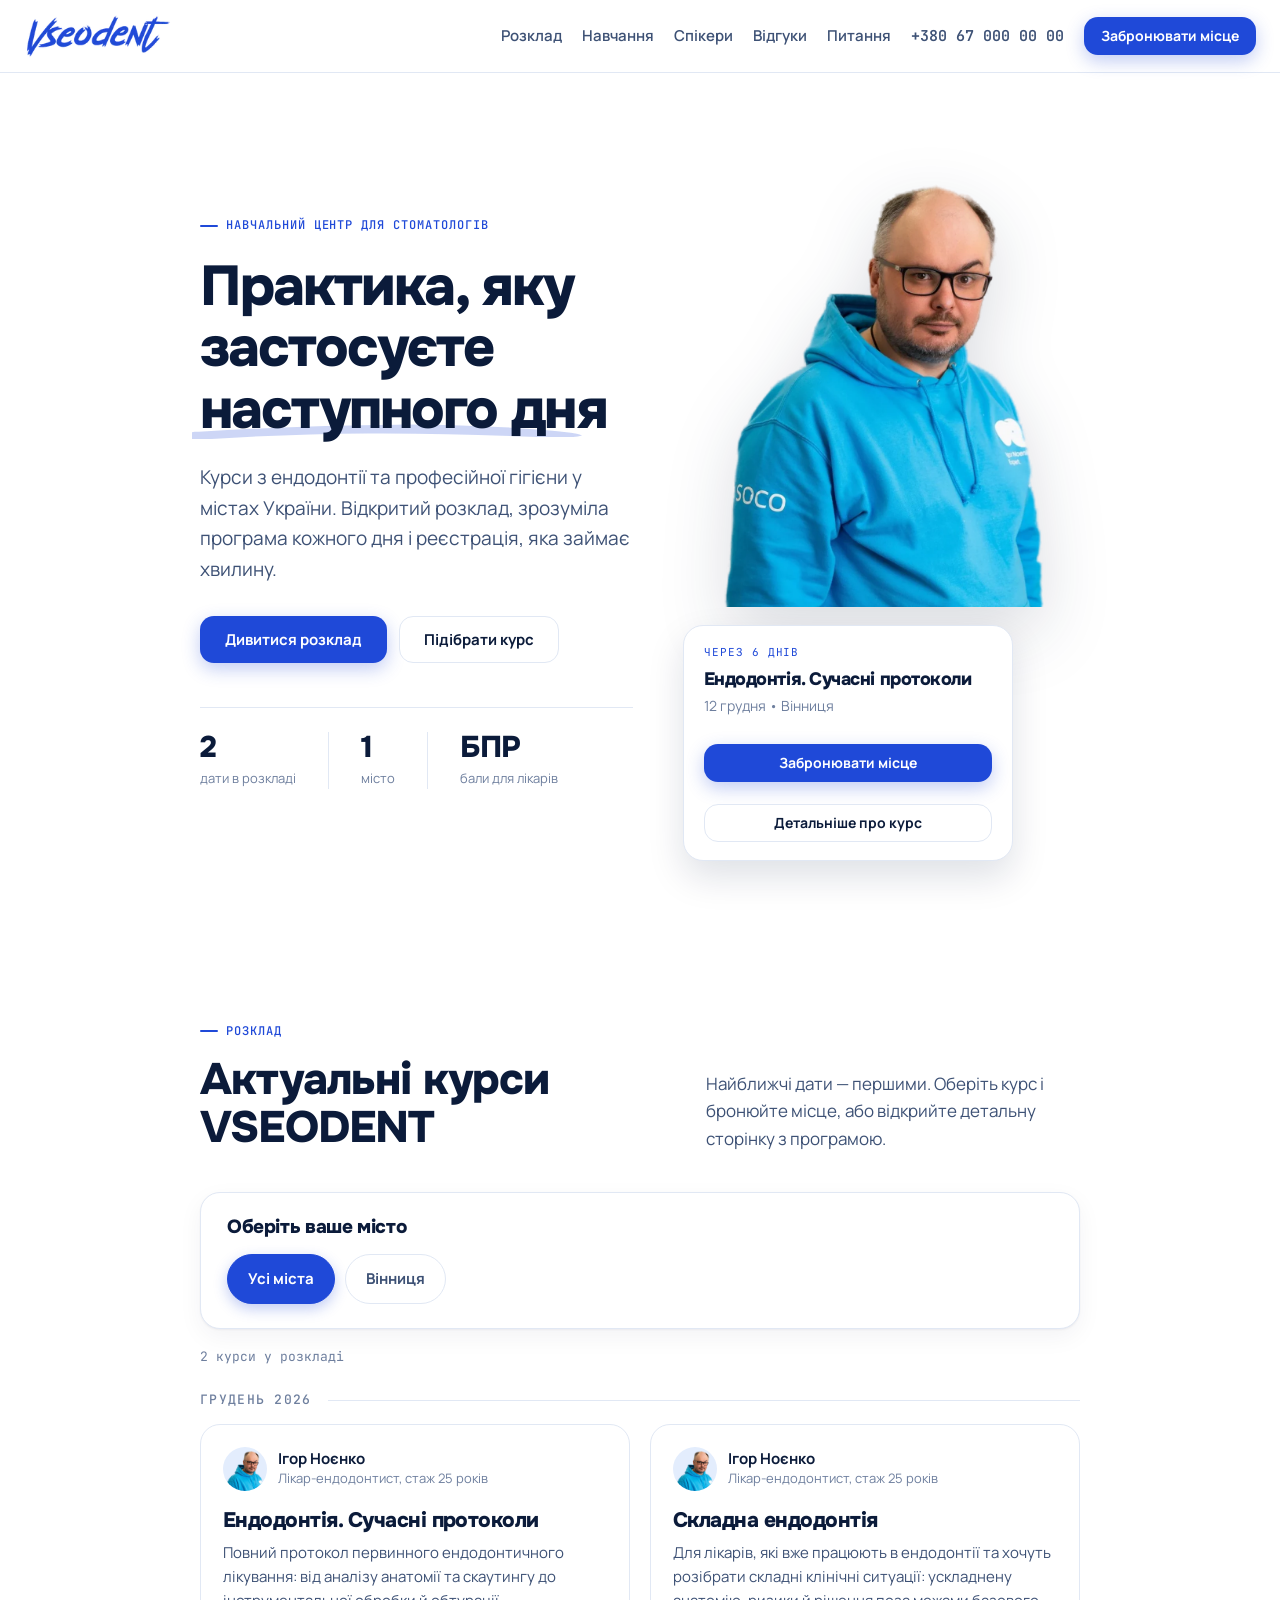
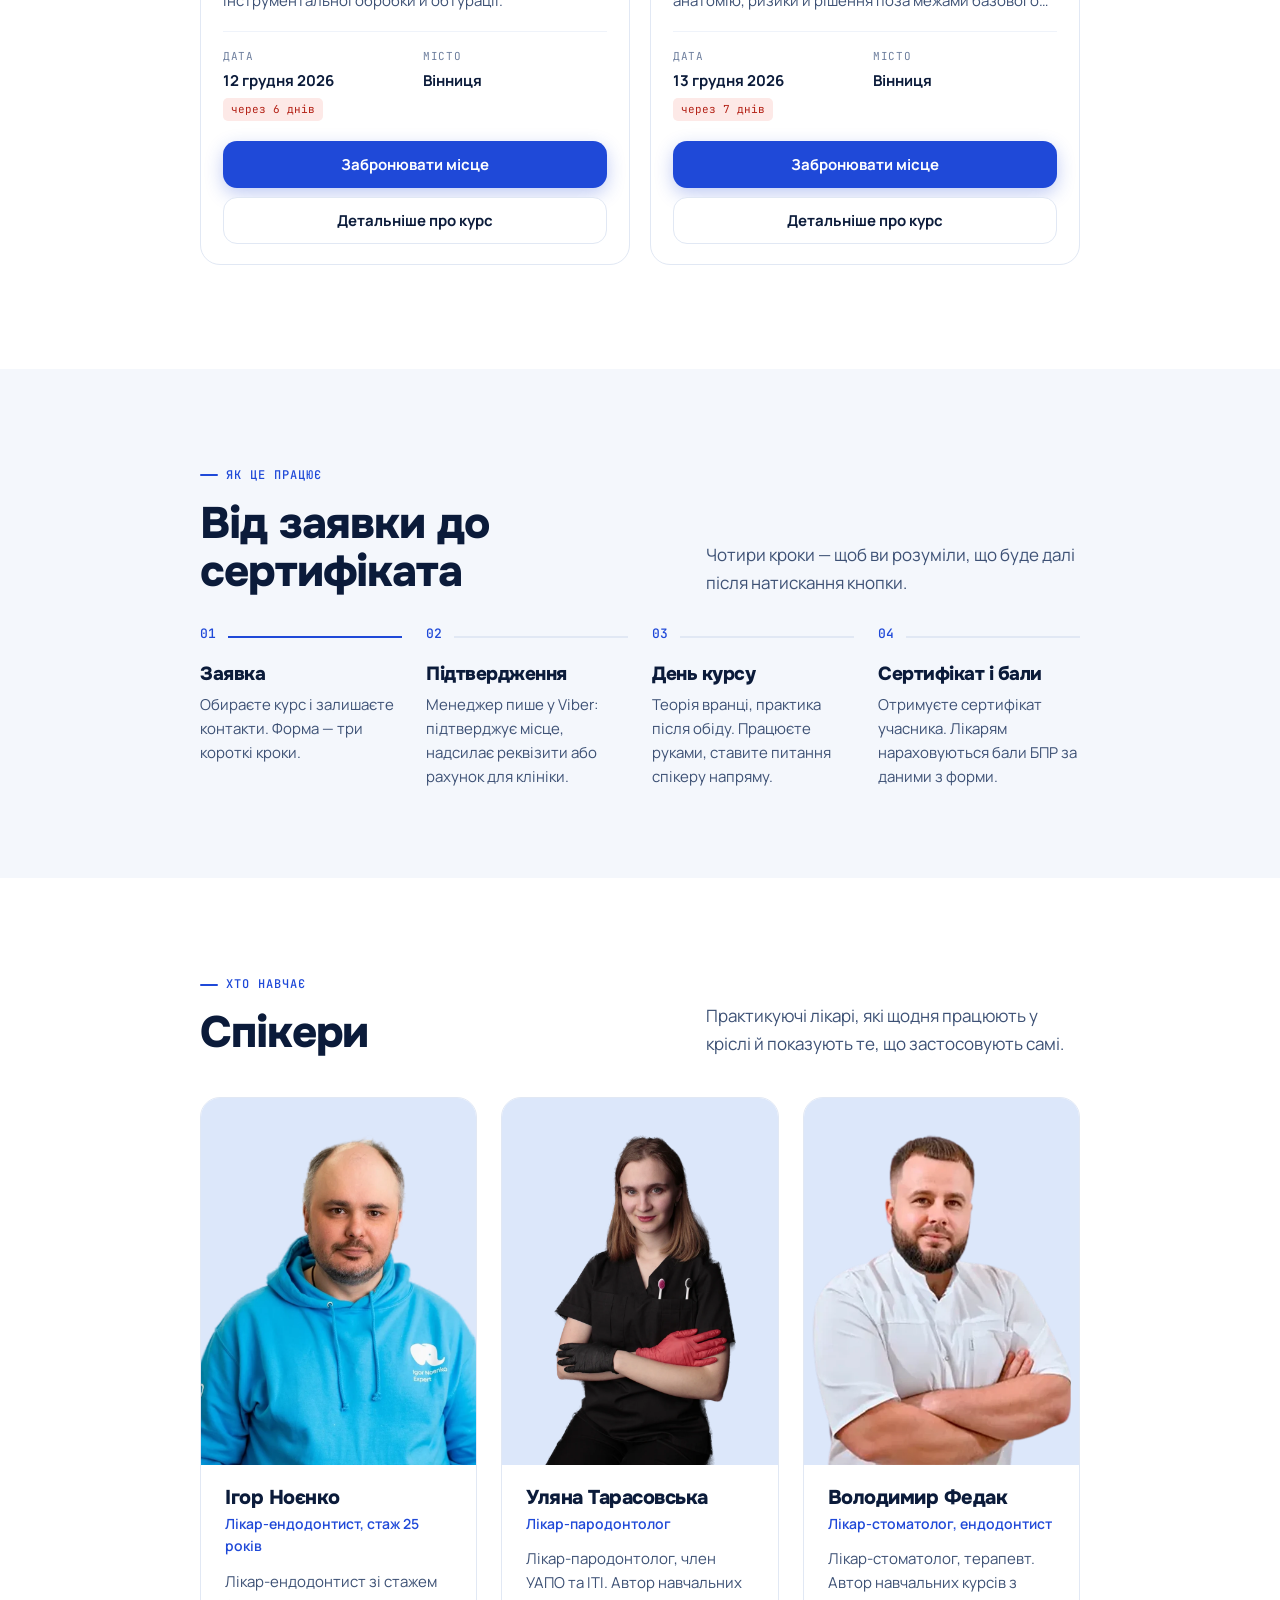
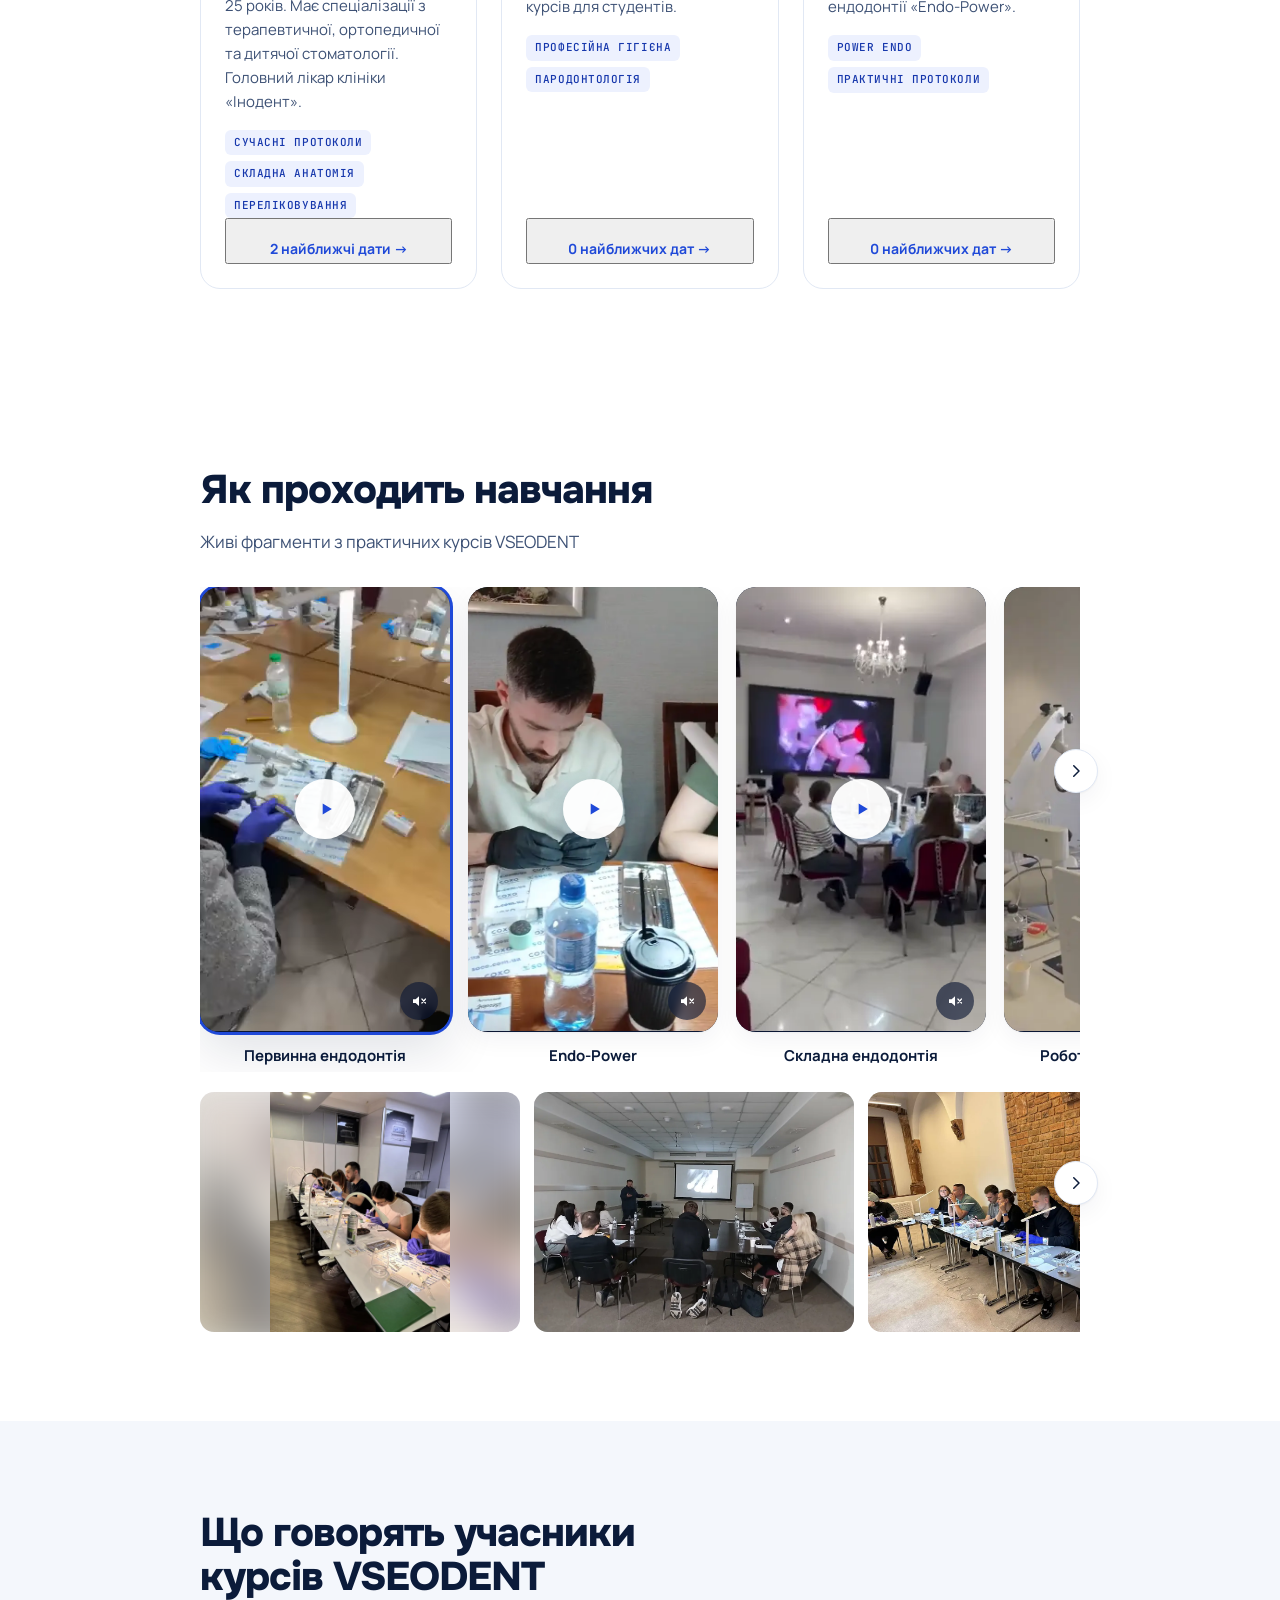
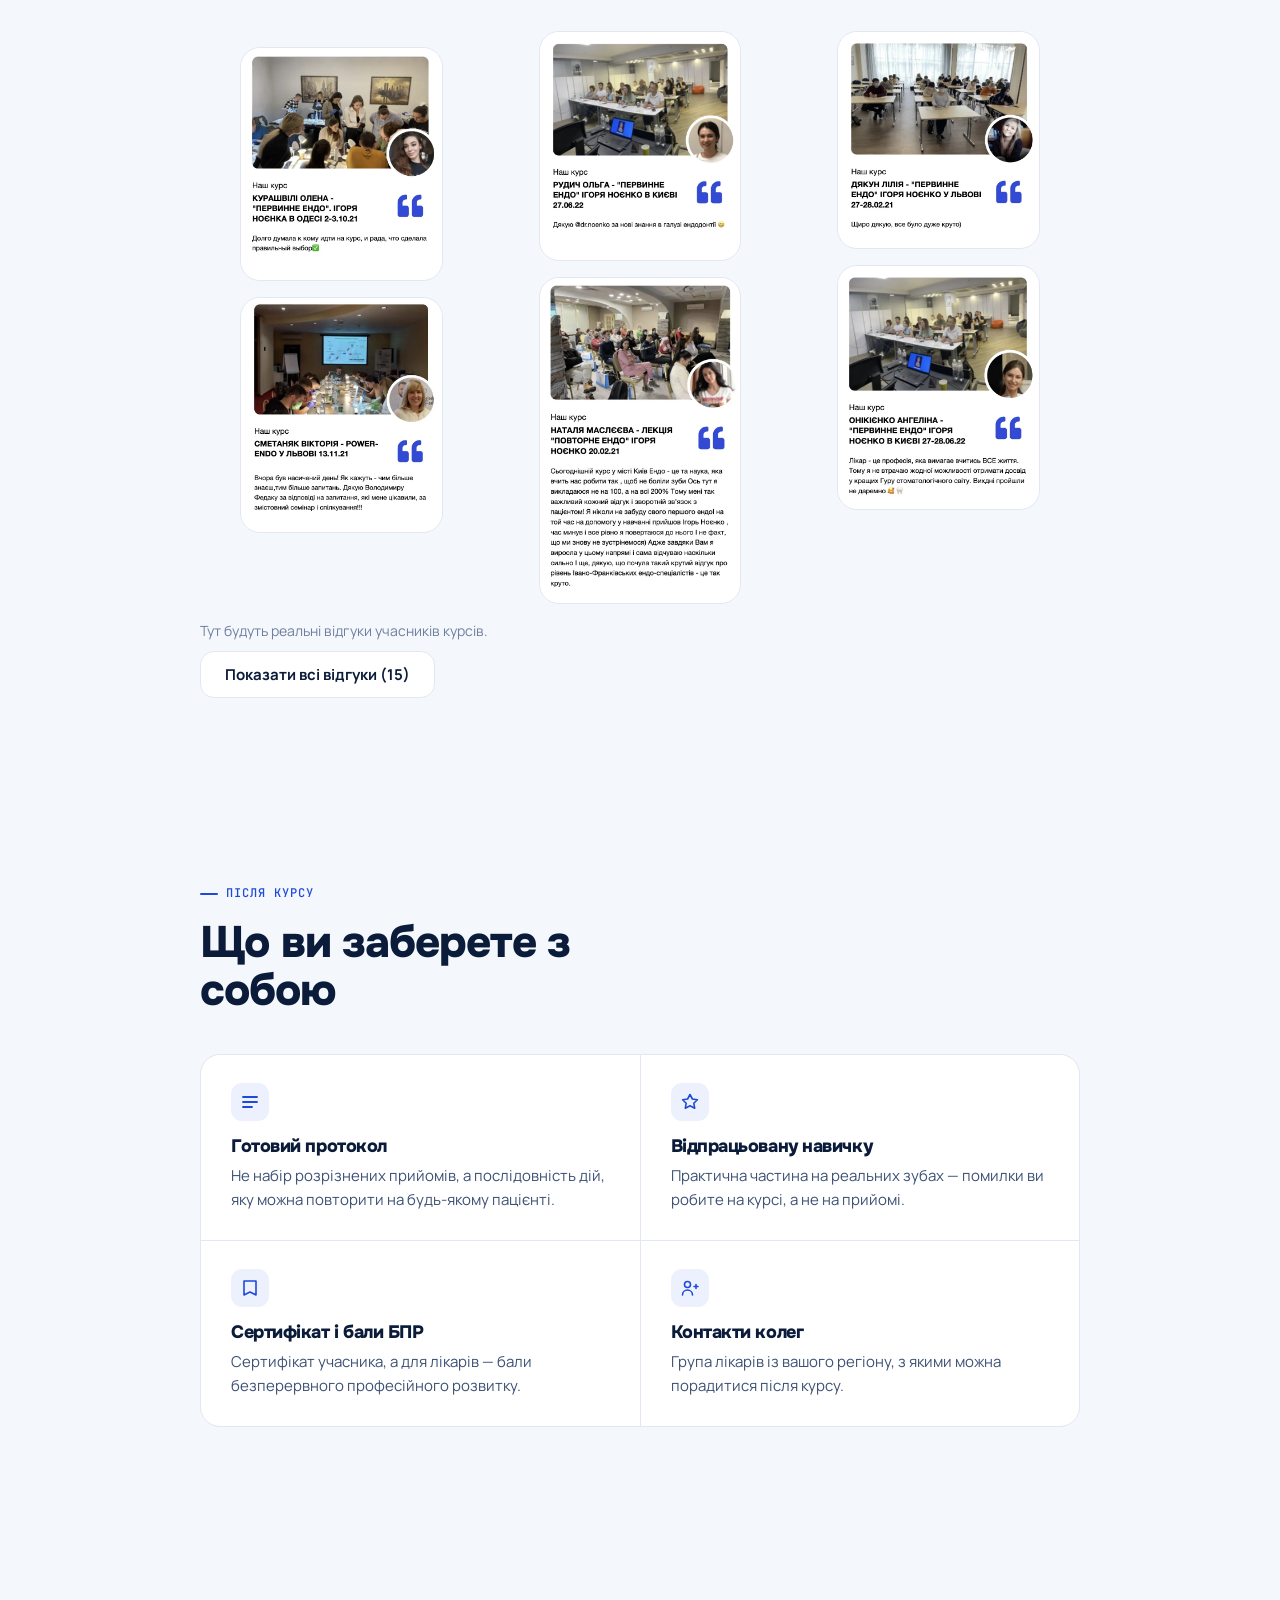
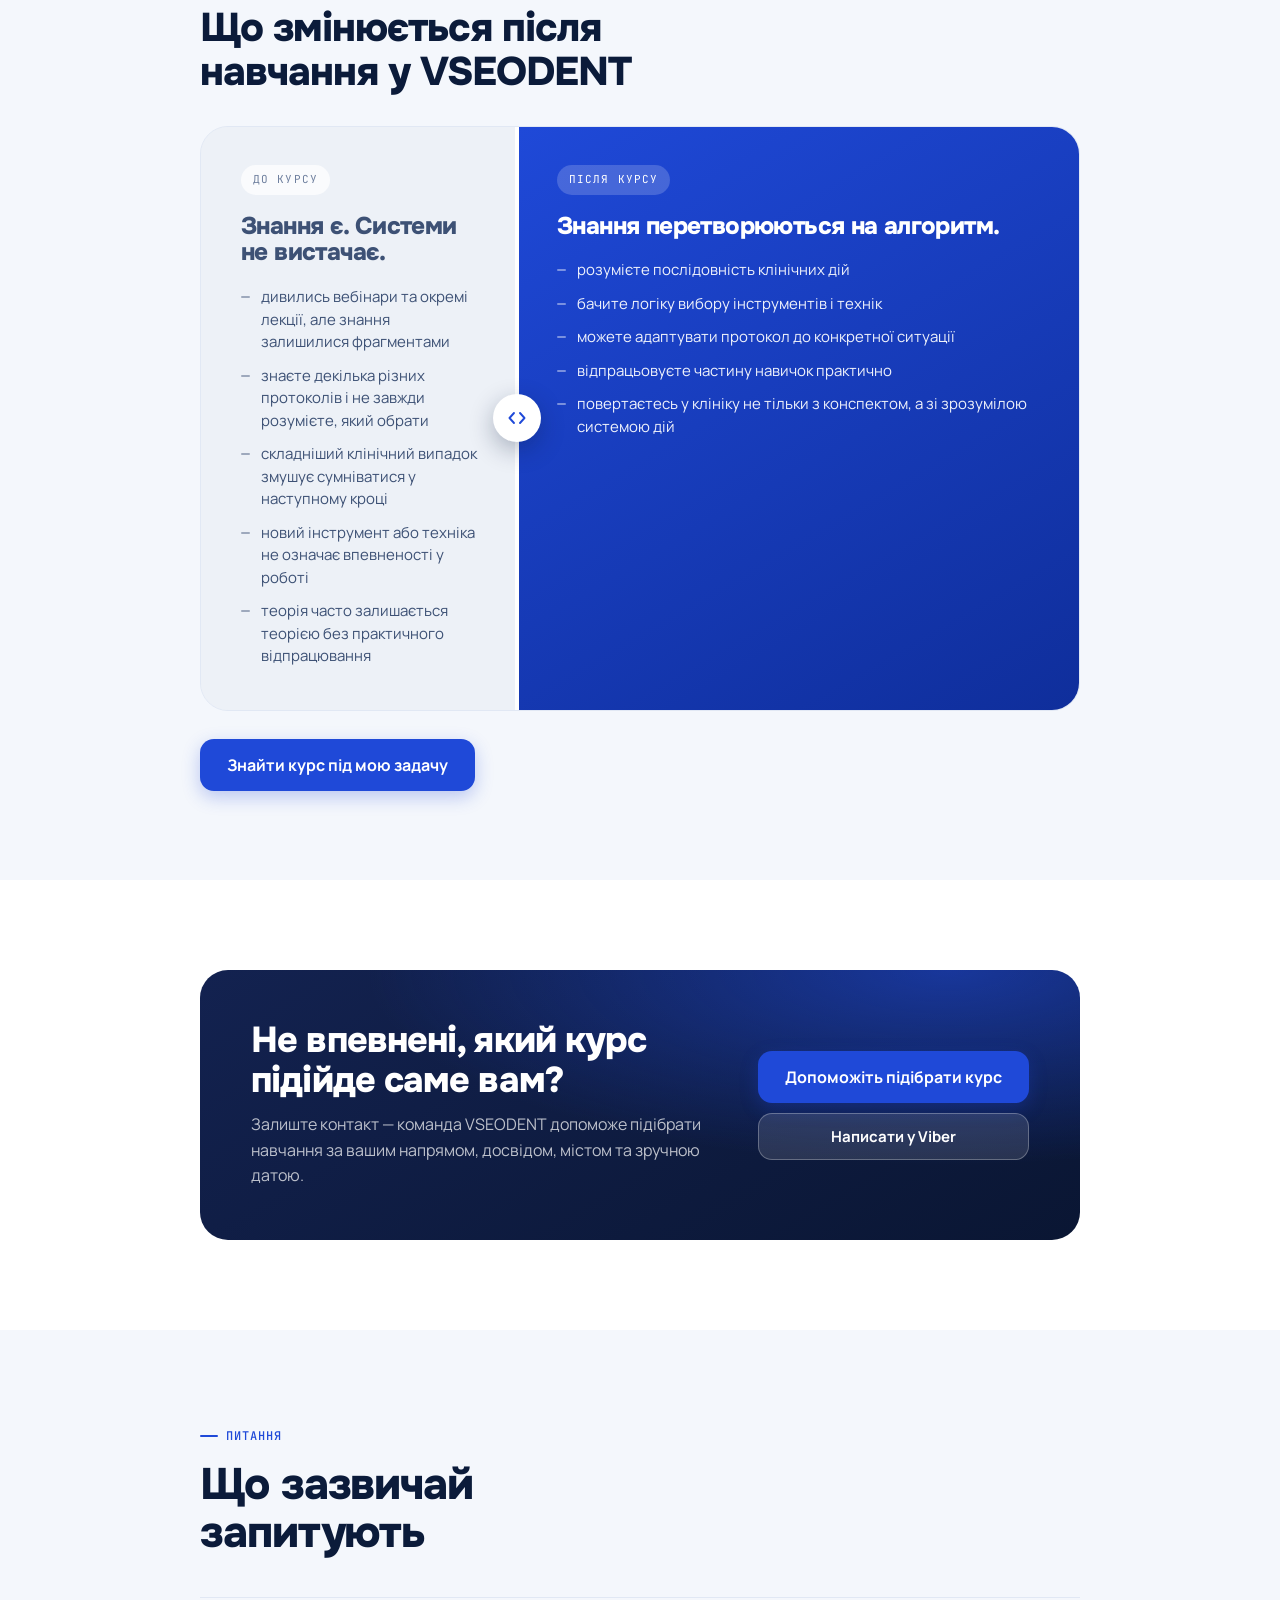
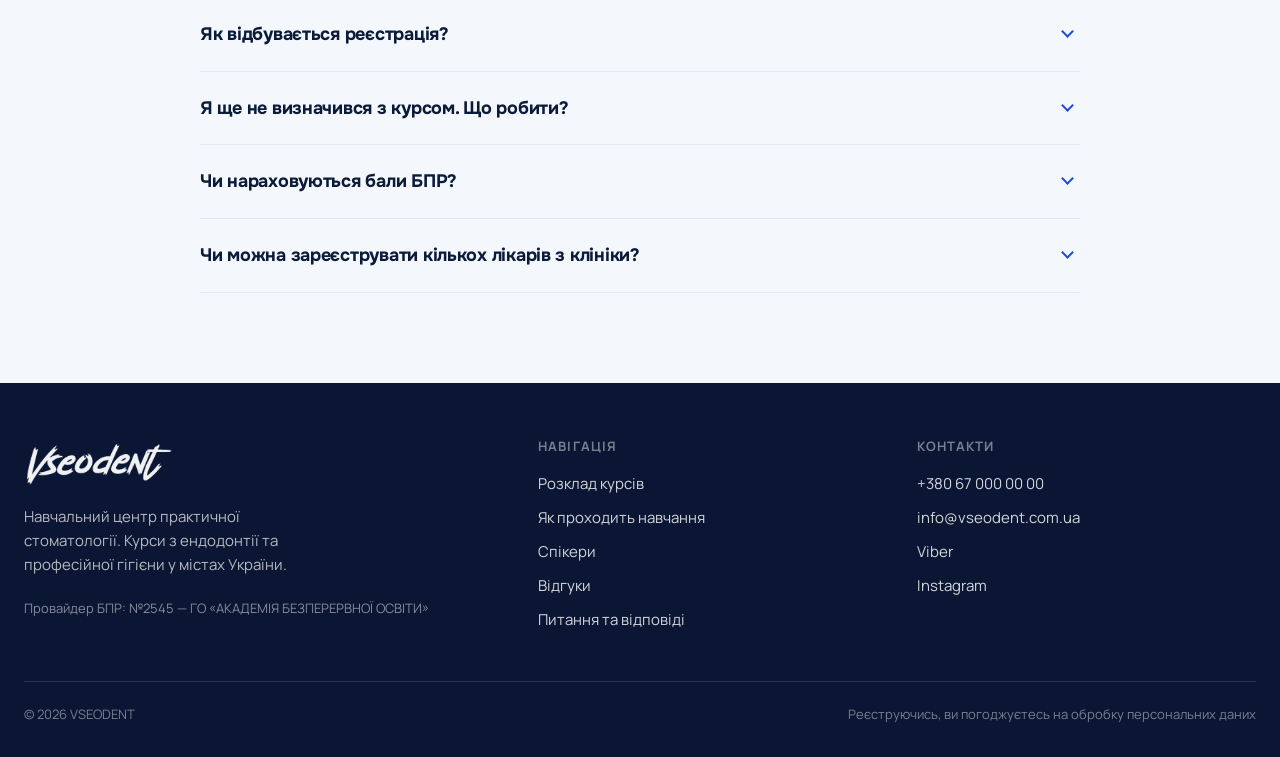
==== commit 8a5216c5: "Add files via upload" ====
--- a/index.html
+++ b/index.html
@@ -24,8 +24,8 @@
 <noscript><img height="1" width="1" style="display:none"
   src="https://www.facebook.com/tr?id=1516093250283344&ev=PageView&noscript=1" alt=""></noscript>
 <!-- /Meta Pixel -->
-<link rel="stylesheet" href="assets/css/styles.css?v=20260904b">
-<link rel="stylesheet" href="assets/css/photo-fixes.css?v=20260904b">
+<link rel="stylesheet" href="assets/css/styles.css?v=20260904c">
+<link rel="stylesheet" href="assets/css/photo-fixes.css?v=20260904c">
 <link rel="icon" href="assets/images/logo.webp">
 </head>
 <body>
@@ -291,12 +291,12 @@
   </div>
 </footer>
 
-<script src="assets/js/data.js?v=20260904b"></script>
-<script src="assets/js/app.js?v=20260904b"></script>
-<script src="assets/js/home.js?v=20260904b"></script>
-<script src="assets/js/shared-blocks.js?v=20260904b"></script>
-<script src="assets/js/videos.js?v=20260904b"></script>
-<script src="assets/js/ba.js?v=20260904b"></script>
-<script src="assets/js/form.js?v=20260904b"></script>
+<script src="assets/js/data.js?v=20260904c"></script>
+<script src="assets/js/app.js?v=20260904c"></script>
+<script src="assets/js/home.js?v=20260904c"></script>
+<script src="assets/js/shared-blocks.js?v=20260904c"></script>
+<script src="assets/js/videos.js?v=20260904c"></script>
+<script src="assets/js/ba.js?v=20260904c"></script>
+<script src="assets/js/form.js?v=20260904c"></script>
 </body>
 </html>
--- a/assets/css/styles.css
+++ b/assets/css/styles.css
@@ -1745,3 +1745,199 @@
   object-position:center bottom;
   transform:none;
 }
+
+
+/* ============================================================
+   MOBILE HERO REWORK — 2026-09-04
+   ============================================================ */
+.hero__next-actions{display:grid;gap:8px;margin-top:12px}
+
+@media (max-width:640px){
+  /* Головна: фото + компактна картка найближчого курсу одним композиційним блоком. */
+  .hero__panel{
+    display:block;
+    position:relative;
+    min-height:370px;
+    padding-bottom:0;
+    overflow:visible;
+  }
+  .hero__photo,
+  .hero__photo.hero__photo--real{
+    display:block;
+    width:100% !important;
+    height:350px !important;
+    margin:0 auto !important;
+    padding:0 !important;
+    object-fit:contain !important;
+    object-position:center bottom !important;
+    background:linear-gradient(170deg,#EAF1FE 0%,#D8E6FC 100%) !important;
+    border-radius:var(--r-lg) !important;
+    filter:none !important;
+  }
+  .hero__next{
+    position:absolute !important;
+    left:14px !important;
+    right:14px !important;
+    bottom:-6px !important;
+    width:auto !important;
+    padding:13px 14px 14px !important;
+    border-radius:13px !important;
+    box-shadow:0 12px 30px rgba(11,27,58,.16) !important;
+  }
+  .hero__next-label{font-size:10px}
+  .hero__next h3{font-size:16px;line-height:1.2;margin:5px 0 3px}
+  .hero__next p{font-size:13px;line-height:1.3}
+  .hero__next-actions{grid-template-columns:1fr;gap:7px;margin-top:10px}
+  .hero__next .btn{margin-top:0 !important;padding:11px 13px;font-size:13px}
+
+  /* Сторінка курсу: фото Уляни має бути таким же компактним hero,
+     як у інших спікерів — голова + корпус приблизно до пояса. */
+  .spcard img[src*="tarasovska"]{
+    width:100% !important;
+    height:220px !important;
+    object-fit:cover !important;
+    object-position:center top !important;
+    padding:0 !important;
+    transform:none !important;
+    border-radius:var(--r-lg) !important;
+    background:var(--photo-bg) !important;
+  }
+  .spcard:has(img[src*="tarasovska"]){
+    min-height:0 !important;
+    aspect-ratio:auto !important;
+    overflow:visible !important;
+  }
+  .spcard:has(img[src*="tarasovska"]) .spcard__cap{
+    position:static !important;
+    padding:9px 2px 0 !important;
+    background:none !important;
+  }
+}
+
+
+/* ============================================================
+   HERO / MOBILE FIX V6 — 2026-09-04
+   1) Desktop: nearest-course card is separated from speaker photo.
+   2) Mobile: nearest-course card overlaps the speaker torso.
+   3) Ulyana course hero has a fixed compact crop (head → waist),
+      so the course title/content remains visible on the first screen.
+   ============================================================ */
+
+/* Desktop/tablet home hero: image and course card are two separate layers,
+   with breathing room instead of the card sitting on the speaker. */
+@media (min-width:641px){
+  .hero__panel{
+    display:flex !important;
+    flex-direction:column !important;
+    align-items:center !important;
+    justify-content:flex-start !important;
+    gap:18px !important;
+    min-height:0 !important;
+    overflow:visible !important;
+  }
+  .hero__photo{
+    flex:none;
+    height:470px !important;
+    width:auto !important;
+    max-width:100%;
+    object-fit:contain !important;
+    object-position:center bottom !important;
+  }
+  .hero__next{
+    position:relative !important;
+    left:auto !important;
+    right:auto !important;
+    bottom:auto !important;
+    width:min(330px,86%) !important;
+    align-self:flex-start !important;
+    margin:0 0 0 -6px !important;
+  }
+}
+
+@media (max-width:640px){
+  /* Home: keep the speaker image compact, then pull the nearest-course card
+     up over the lower torso. The overlap is deliberate only on mobile. */
+  .hero__panel{
+    display:flex !important;
+    flex-direction:column !important;
+    align-items:stretch !important;
+    gap:0 !important;
+    min-height:0 !important;
+    overflow:visible !important;
+    padding-bottom:0 !important;
+  }
+  .hero__photo,
+  .hero__photo.hero__photo--real{
+    display:block !important;
+    width:100% !important;
+    height:330px !important;
+    margin:0 !important;
+    padding:0 !important;
+    object-fit:contain !important;
+    object-position:center bottom !important;
+    background:linear-gradient(170deg,#EAF1FE 0%,#D8E6FC 100%) !important;
+    border-radius:var(--r-lg) !important;
+    filter:none !important;
+  }
+  .hero__next{
+    position:relative !important;
+    z-index:4 !important;
+    left:auto !important;
+    right:auto !important;
+    bottom:auto !important;
+    width:auto !important;
+    margin:-92px 12px 0 !important;
+    padding:11px 12px 12px !important;
+    border-radius:12px !important;
+    box-shadow:0 14px 32px rgba(11,27,58,.20) !important;
+  }
+  .hero__next-label{font-size:9px !important;letter-spacing:.07em}
+  .hero__next h3{font-size:15px !important;line-height:1.18;margin:4px 0 2px !important}
+  .hero__next p{font-size:12px !important;line-height:1.25}
+  .hero__next-actions{grid-template-columns:1fr !important;gap:6px !important;margin-top:8px !important}
+  .hero__next .btn{min-height:0 !important;margin:0 !important;padding:9px 11px !important;font-size:12px !important}
+
+  /* Ulyana: explicit class from course.js, no :has() and no image-src selector.
+     Keep the same mobile composition as other course heroes, but cap the image
+     to a waist-up crop so it cannot take over the whole viewport. */
+  body.course-speaker-tarasovska .chero__speaker{order:-1 !important;width:100%}
+  body.course-speaker-tarasovska .spcard{
+    position:relative !important;
+    display:block !important;
+    width:100% !important;
+    height:238px !important;
+    min-height:238px !important;
+    max-height:238px !important;
+    aspect-ratio:auto !important;
+    overflow:hidden !important;
+    border-radius:var(--r-lg) !important;
+    background:var(--photo-bg) !important;
+  }
+  body.course-speaker-tarasovska .spcard img{
+    position:absolute !important;
+    inset:0 !important;
+    width:100% !important;
+    height:100% !important;
+    max-height:none !important;
+    padding:0 !important;
+    margin:0 !important;
+    object-fit:cover !important;
+    object-position:center 23% !important;
+    transform:none !important;
+    border-radius:0 !important;
+    background:transparent !important;
+  }
+  body.course-speaker-tarasovska .spcard__cap{
+    position:absolute !important;
+    z-index:2 !important;
+    left:0 !important;
+    right:0 !important;
+    bottom:0 !important;
+    padding:30px 14px 10px !important;
+    color:var(--ink) !important;
+    background:linear-gradient(to top,rgba(220,231,250,.98) 18%,rgba(220,231,250,.72) 52%,rgba(220,231,250,0)) !important;
+  }
+  body.course-speaker-tarasovska .spcard__cap b{font-size:15px !important}
+  body.course-speaker-tarasovska .spcard__cap span{font-size:12px !important;margin-top:1px !important;color:var(--ink-2) !important}
+  body.course-speaker-tarasovska .chero__grid{gap:16px !important}
+}
--- a/assets/css/photo-fixes.css
+++ b/assets/css/photo-fixes.css
@@ -10,19 +10,3 @@
   object-position:center bottom !important;
   transform:none !important;
 }
-
-/* Mobile home hero: for Igor we use a separate real portrait with more torso/arms. */
-@media (max-width:640px){
-  .hero__photo.hero__photo--real{
-    width:100% !important;
-    height:auto !important;
-    aspect-ratio:3/4;
-    object-fit:cover !important;
-    object-position:center center !important;
-    margin:0 !important;
-    padding:0 !important;
-    background:none !important;
-    border-radius:var(--r-lg);
-    filter:none !important;
-  }
-}
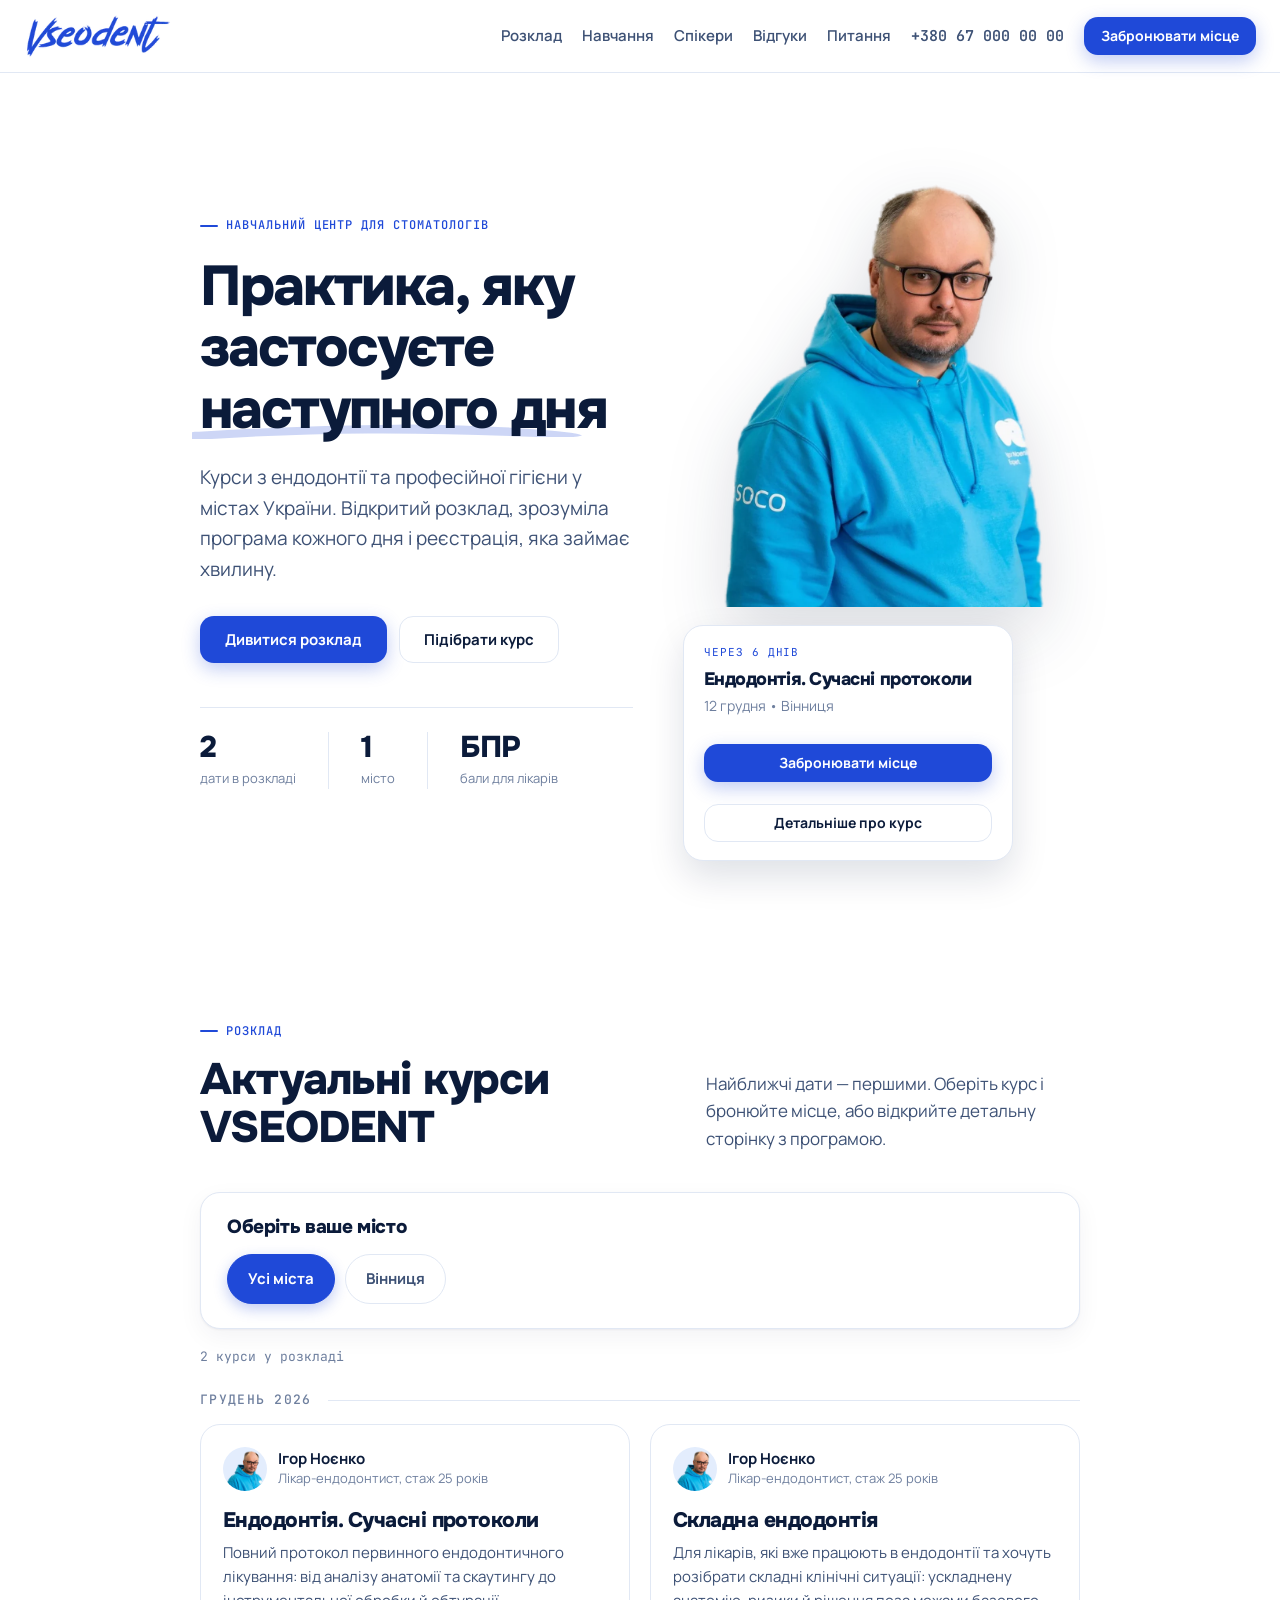
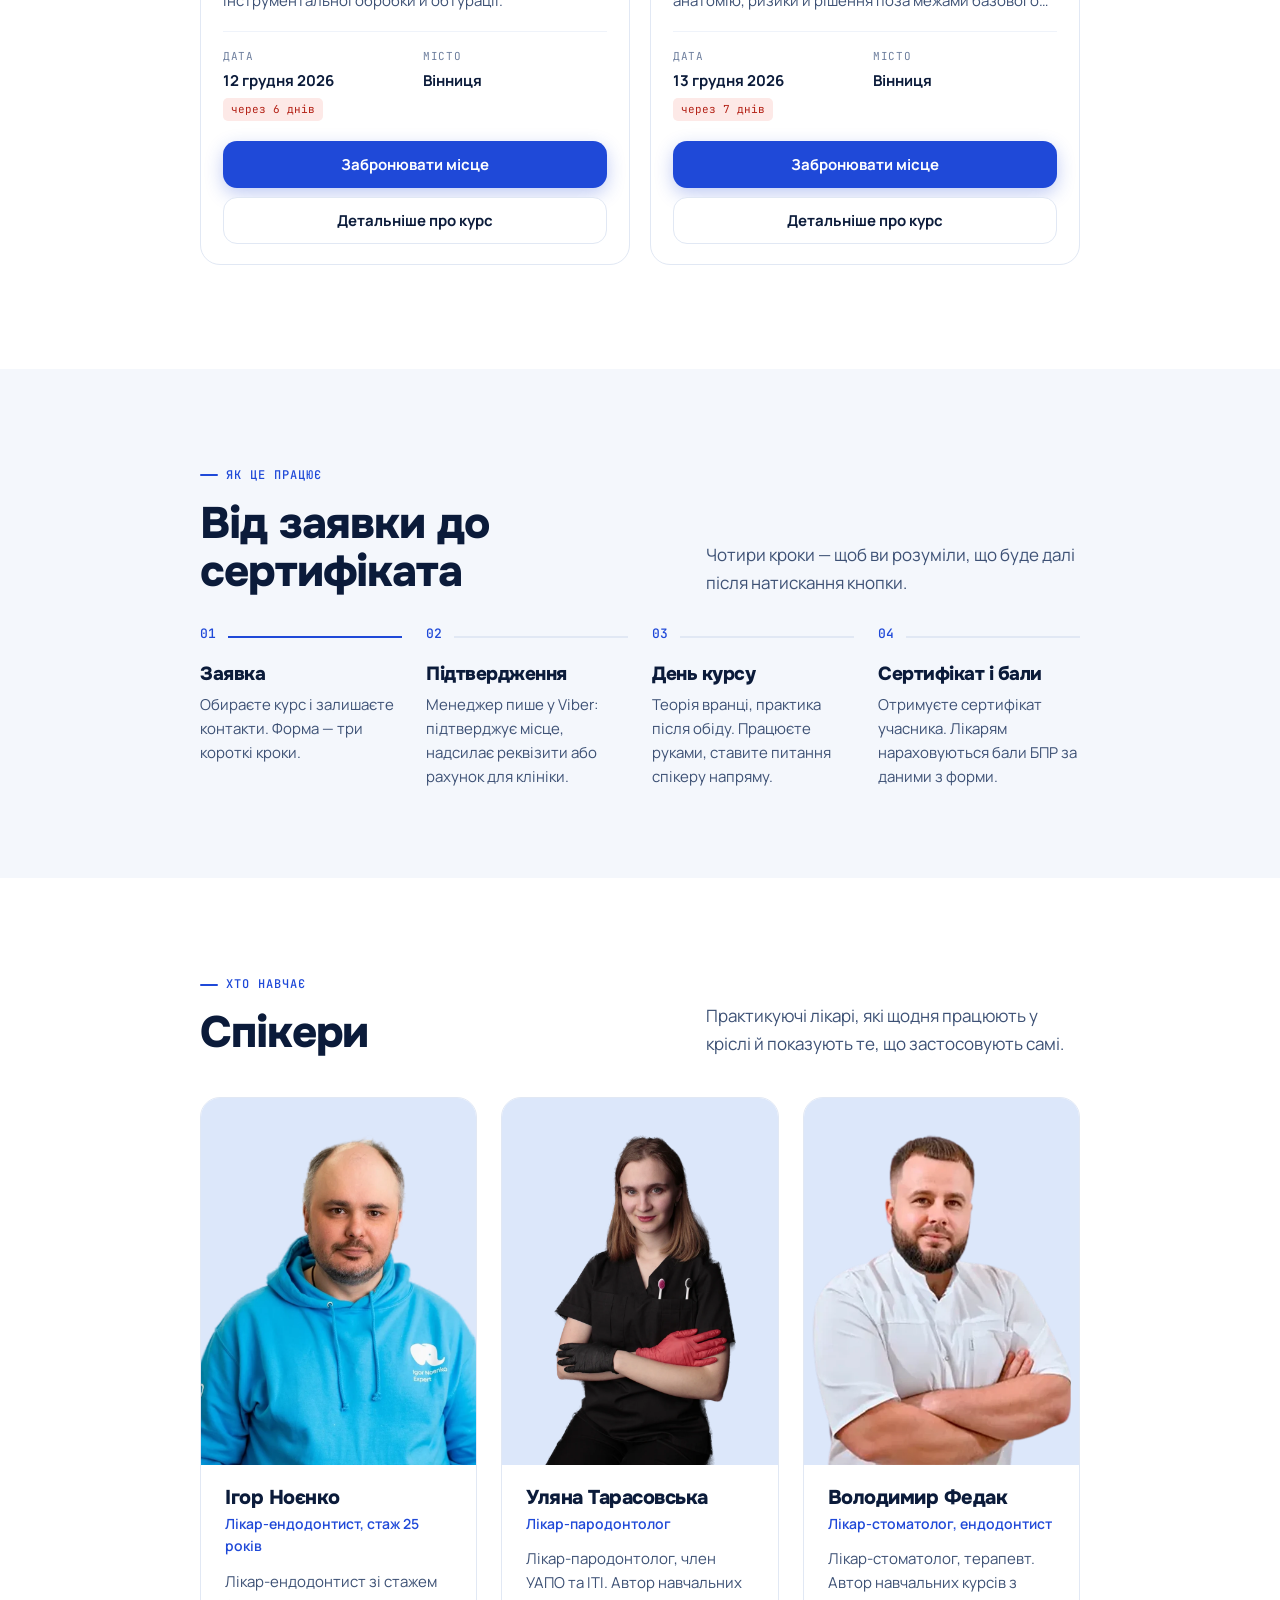
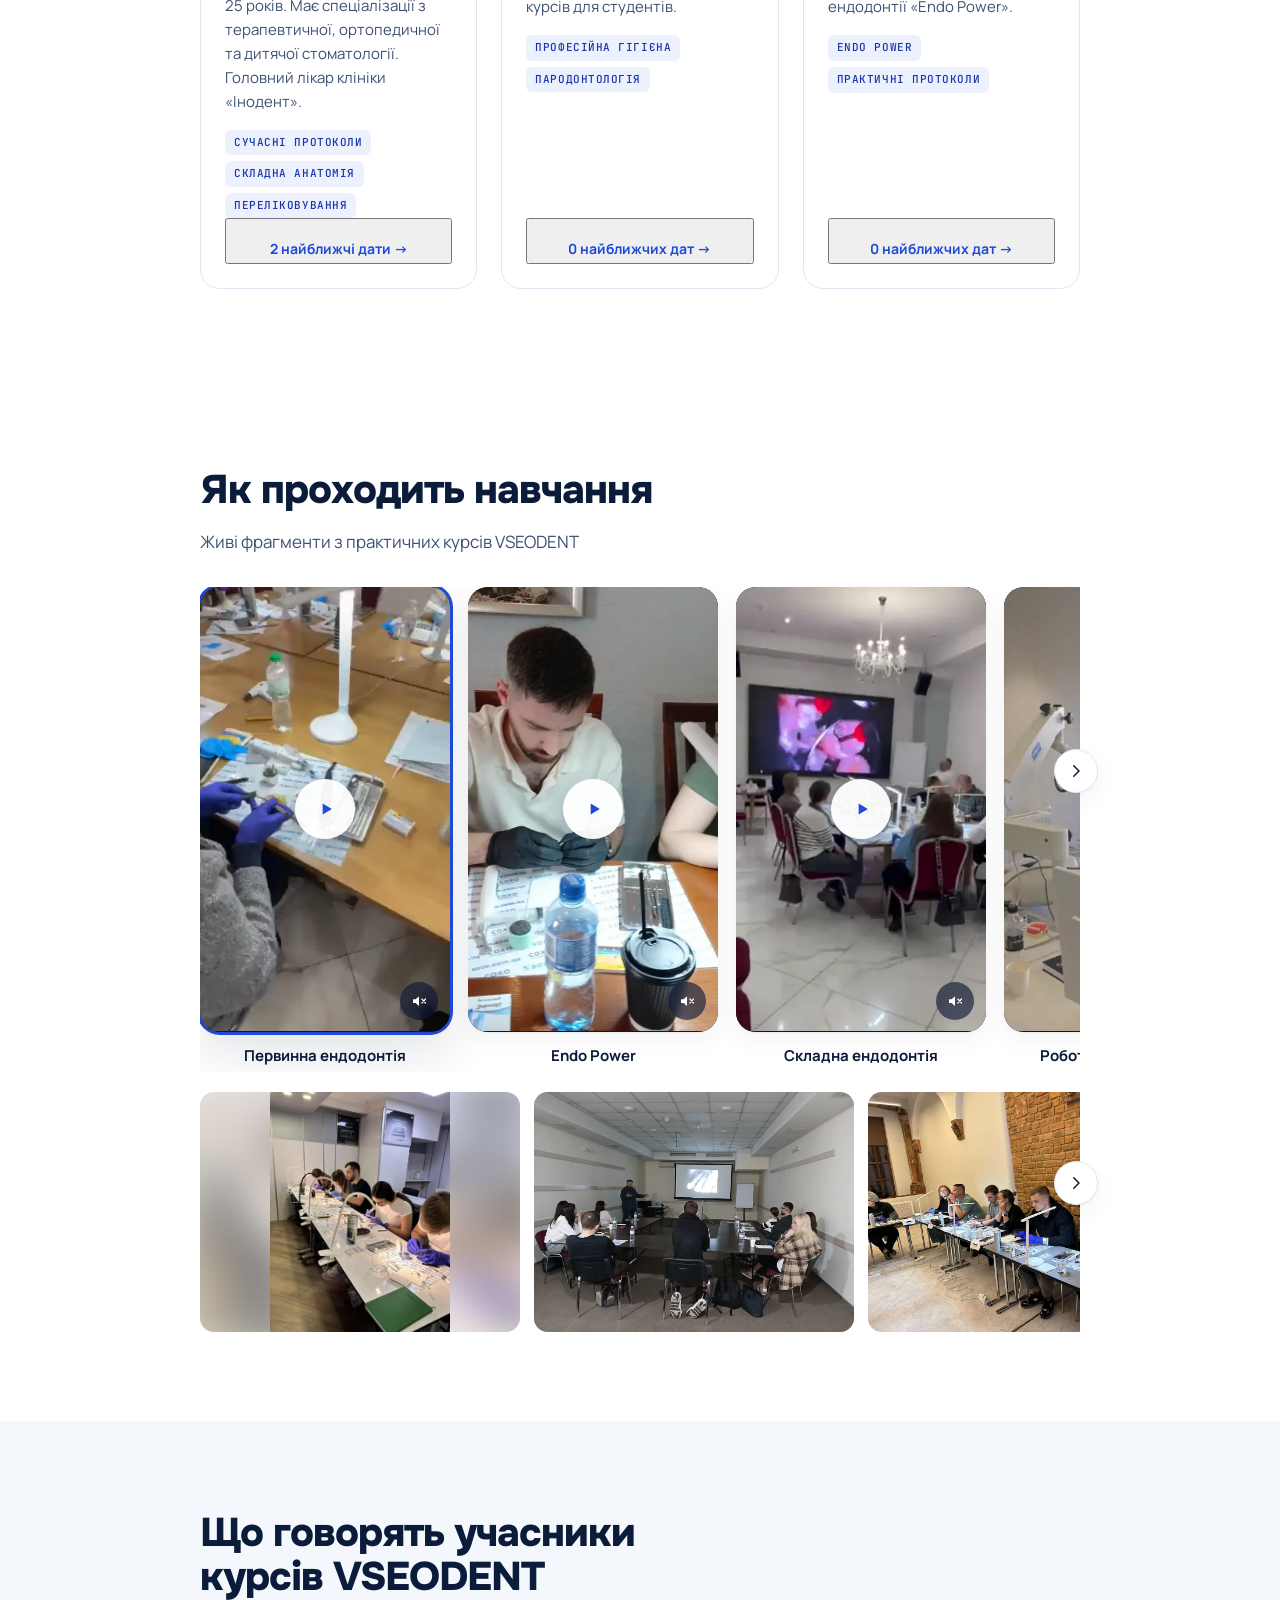
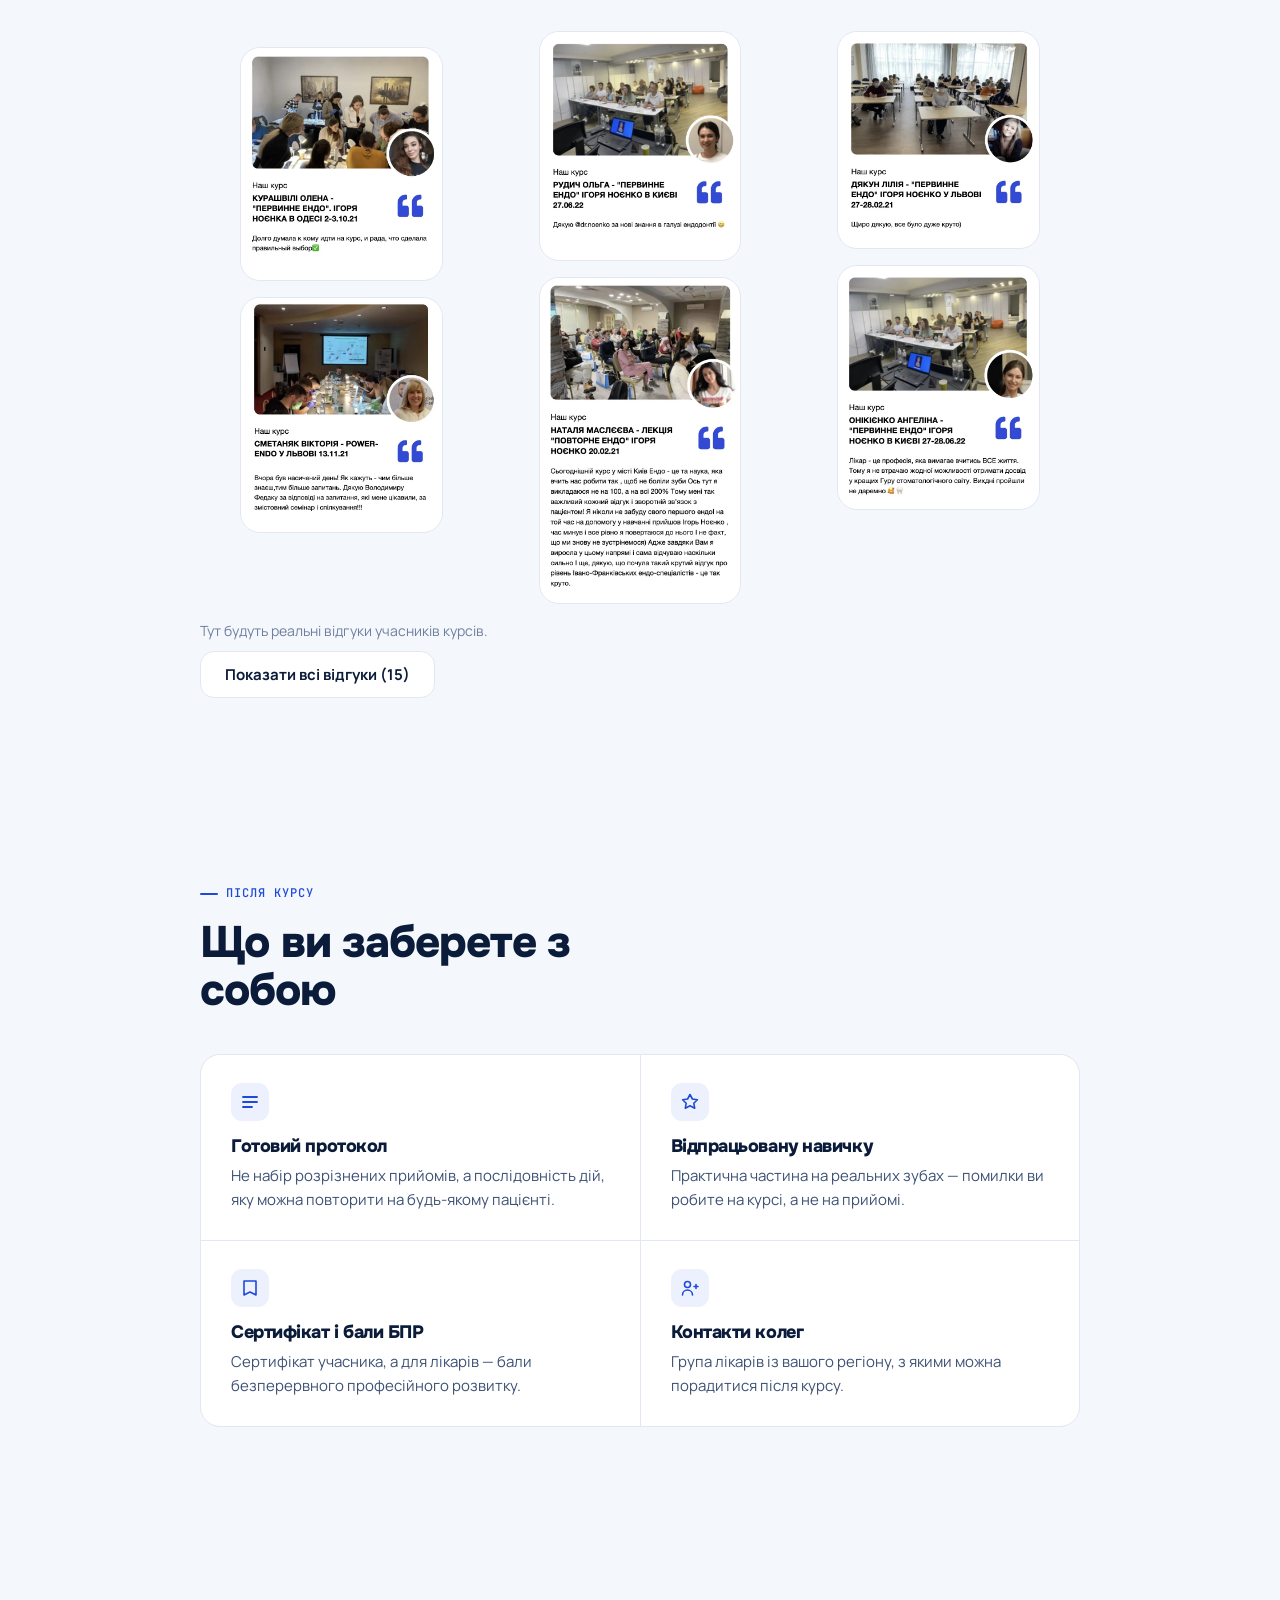
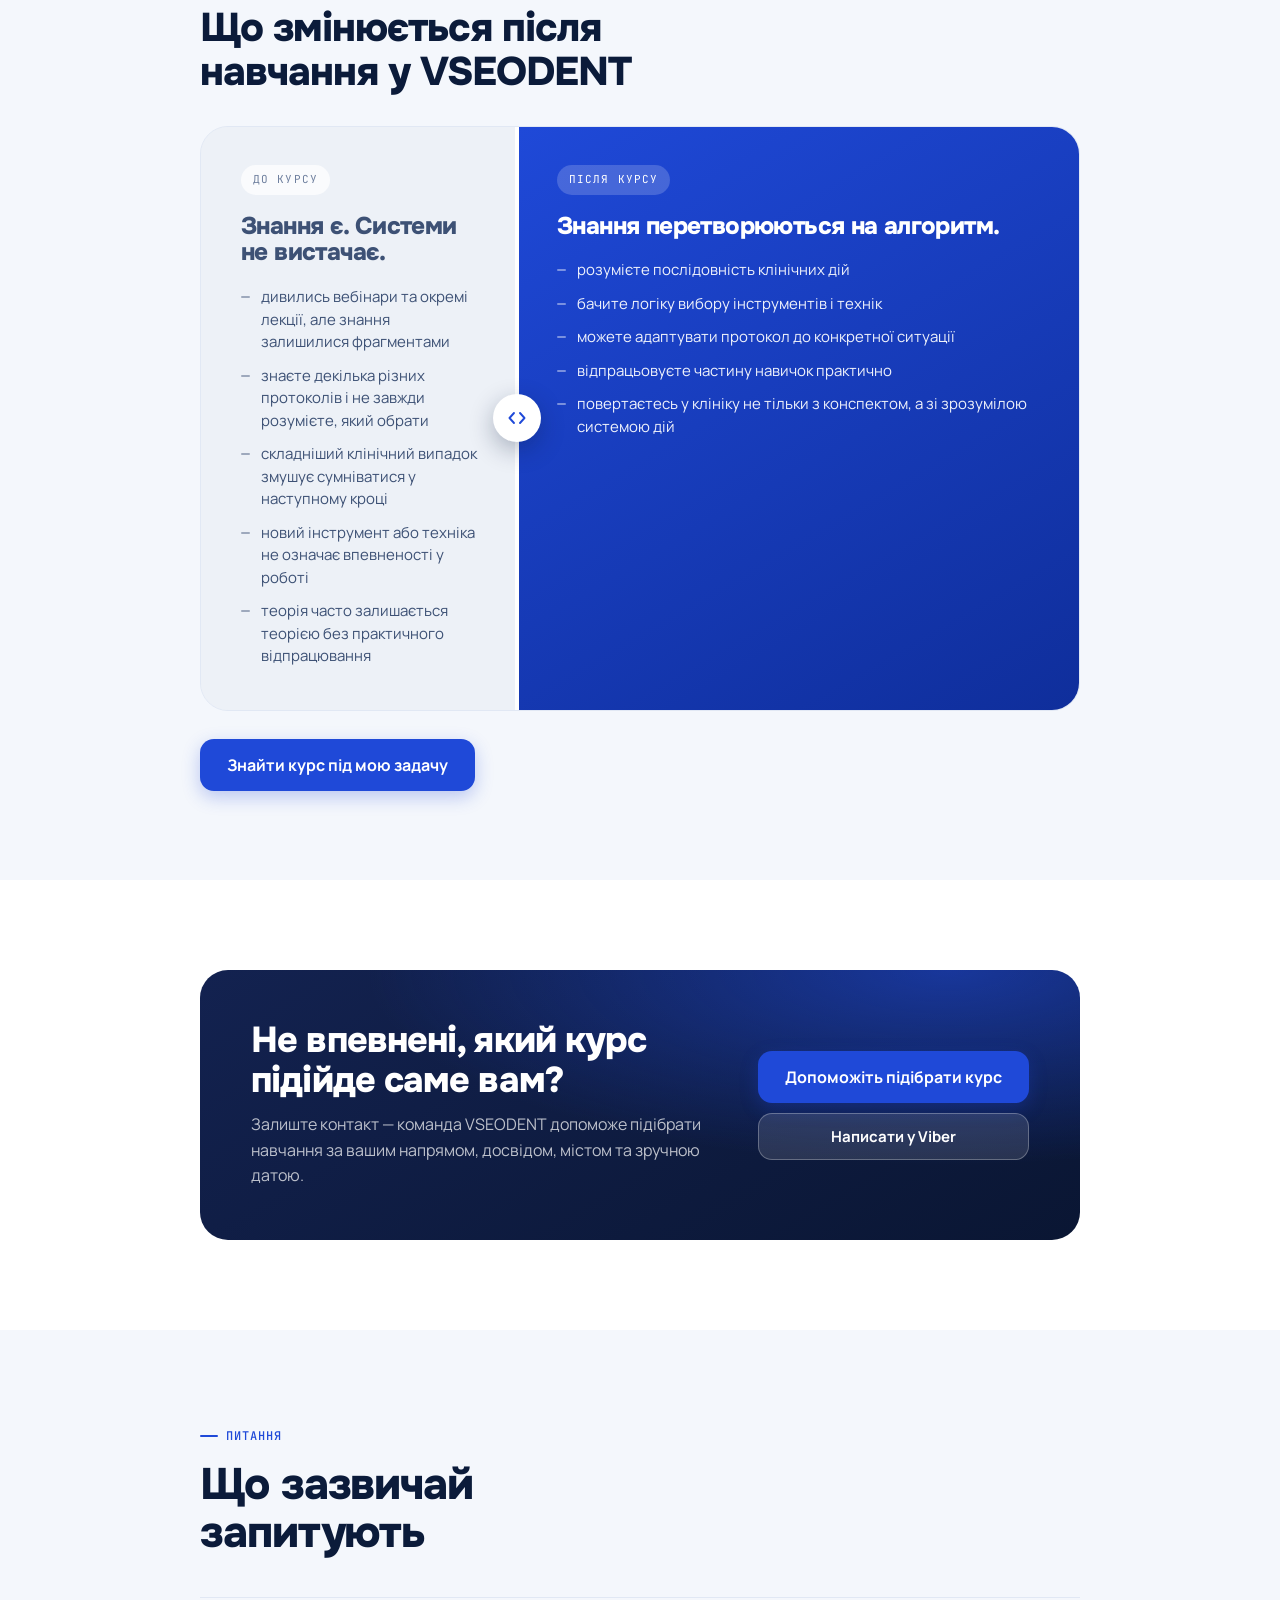
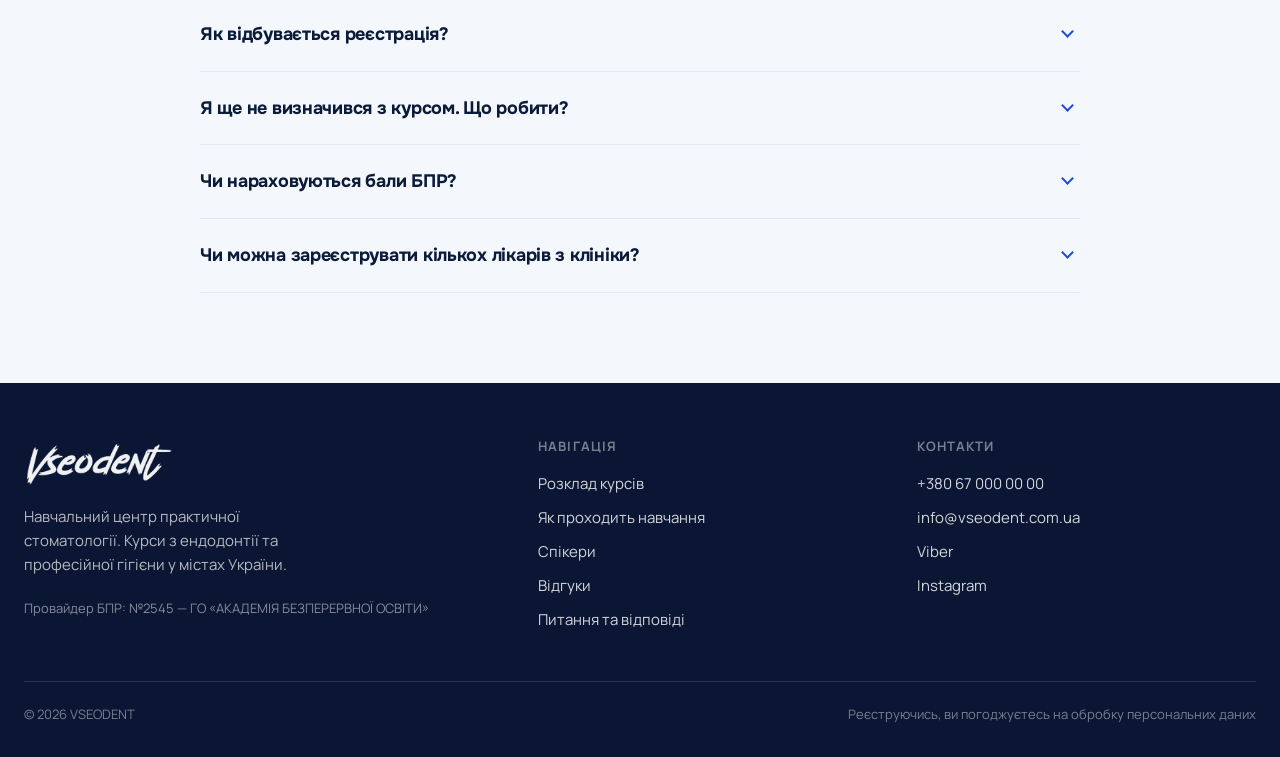
==== commit 6ca95cbf: "Add files via upload" ====
--- a/index.html
+++ b/index.html
@@ -4,7 +4,7 @@
 <meta charset="utf-8">
 <meta name="viewport" content="width=device-width,initial-scale=1,viewport-fit=cover">
 <title>Практичні курси для стоматологів — розклад на 2026 | VSEODENT</title>
-<meta name="description" content="Практичні курси VSEODENT для стоматологів: ендодонтія, Power Endo, професійна гігієна. Розклад дат по містах України, бали БПР, реєстрація онлайн за хвилину.">
+<meta name="description" content="Практичні курси VSEODENT для стоматологів: ендодонтія, Endo Power, професійна гігієна. Розклад дат по містах України, бали БПР, реєстрація онлайн за хвилину.">
 <meta property="og:title" content="Практичні курси для стоматологів | VSEODENT">
 <meta property="og:description" content="Оберіть тему, місто та дату — і зареєструйтеся онлайн. Бали БПР для лікарів.">
 <meta property="og:type" content="website">
@@ -24,8 +24,8 @@
 <noscript><img height="1" width="1" style="display:none"
   src="https://www.facebook.com/tr?id=1516093250283344&ev=PageView&noscript=1" alt=""></noscript>
 <!-- /Meta Pixel -->
-<link rel="stylesheet" href="assets/css/styles.css?v=20260904c">
-<link rel="stylesheet" href="assets/css/photo-fixes.css?v=20260904c">
+<link rel="stylesheet" href="assets/css/styles.css?v=20260904d">
+<link rel="stylesheet" href="assets/css/photo-fixes.css?v=20260904d">
 <link rel="icon" href="assets/images/logo.webp">
 </head>
 <body>
@@ -291,12 +291,12 @@
   </div>
 </footer>
 
-<script src="assets/js/data.js?v=20260904c"></script>
-<script src="assets/js/app.js?v=20260904c"></script>
-<script src="assets/js/home.js?v=20260904c"></script>
-<script src="assets/js/shared-blocks.js?v=20260904c"></script>
-<script src="assets/js/videos.js?v=20260904c"></script>
-<script src="assets/js/ba.js?v=20260904c"></script>
-<script src="assets/js/form.js?v=20260904c"></script>
+<script src="assets/js/data.js?v=20260904d"></script>
+<script src="assets/js/app.js?v=20260904d"></script>
+<script src="assets/js/home.js?v=20260904d"></script>
+<script src="assets/js/shared-blocks.js?v=20260904d"></script>
+<script src="assets/js/videos.js?v=20260904d"></script>
+<script src="assets/js/ba.js?v=20260904d"></script>
+<script src="assets/js/form.js?v=20260904d"></script>
 </body>
 </html>
--- a/assets/css/styles.css
+++ b/assets/css/styles.css
@@ -1941,3 +1941,62 @@
   body.course-speaker-tarasovska .spcard__cap span{font-size:12px !important;margin-top:1px !important;color:var(--ink-2) !important}
   body.course-speaker-tarasovska .chero__grid{gap:16px !important}
 }
+
+
+/* ============================================================
+   FINAL FIX V7 — 2026-09-04
+   Ulyana mobile course hero: reuse the same PHOTO geometry as
+   the lower "Спікер курсу" block. No full-screen portrait.
+   ============================================================ */
+@media (max-width:640px){
+  body.course-speaker-tarasovska .chero__speaker{
+    order:-1 !important;
+    width:100% !important;
+    display:flex !important;
+    justify-content:center !important;
+    align-items:flex-start !important;
+    margin:0 !important;
+  }
+
+  body.course-speaker-tarasovska .chero__speaker .spcard{
+    position:relative !important;
+    display:flex !important;
+    align-items:center !important;
+    justify-content:center !important;
+    width:min(290px, 78vw) !important;
+    height:auto !important;
+    min-height:0 !important;
+    max-height:none !important;
+    aspect-ratio:3/4 !important;
+    margin:0 auto !important;
+    padding:0 !important;
+    overflow:hidden !important;
+    border-radius:var(--r-xl) !important;
+    background:var(--photo-bg) !important;
+  }
+
+  body.course-speaker-tarasovska .chero__speaker .spcard img{
+    position:static !important;
+    inset:auto !important;
+    display:block !important;
+    width:100% !important;
+    height:100% !important;
+    max-height:none !important;
+    margin:0 !important;
+    padding:0 !important;
+    object-fit:contain !important;
+    object-position:center top !important;
+    transform:none !important;
+    border-radius:0 !important;
+    background:transparent !important;
+  }
+
+  /* User asked to copy only the photo part of the lower speaker block. */
+  body.course-speaker-tarasovska .chero__speaker .spcard__cap{
+    display:none !important;
+  }
+
+  body.course-speaker-tarasovska .chero__grid{
+    gap:14px !important;
+  }
+}
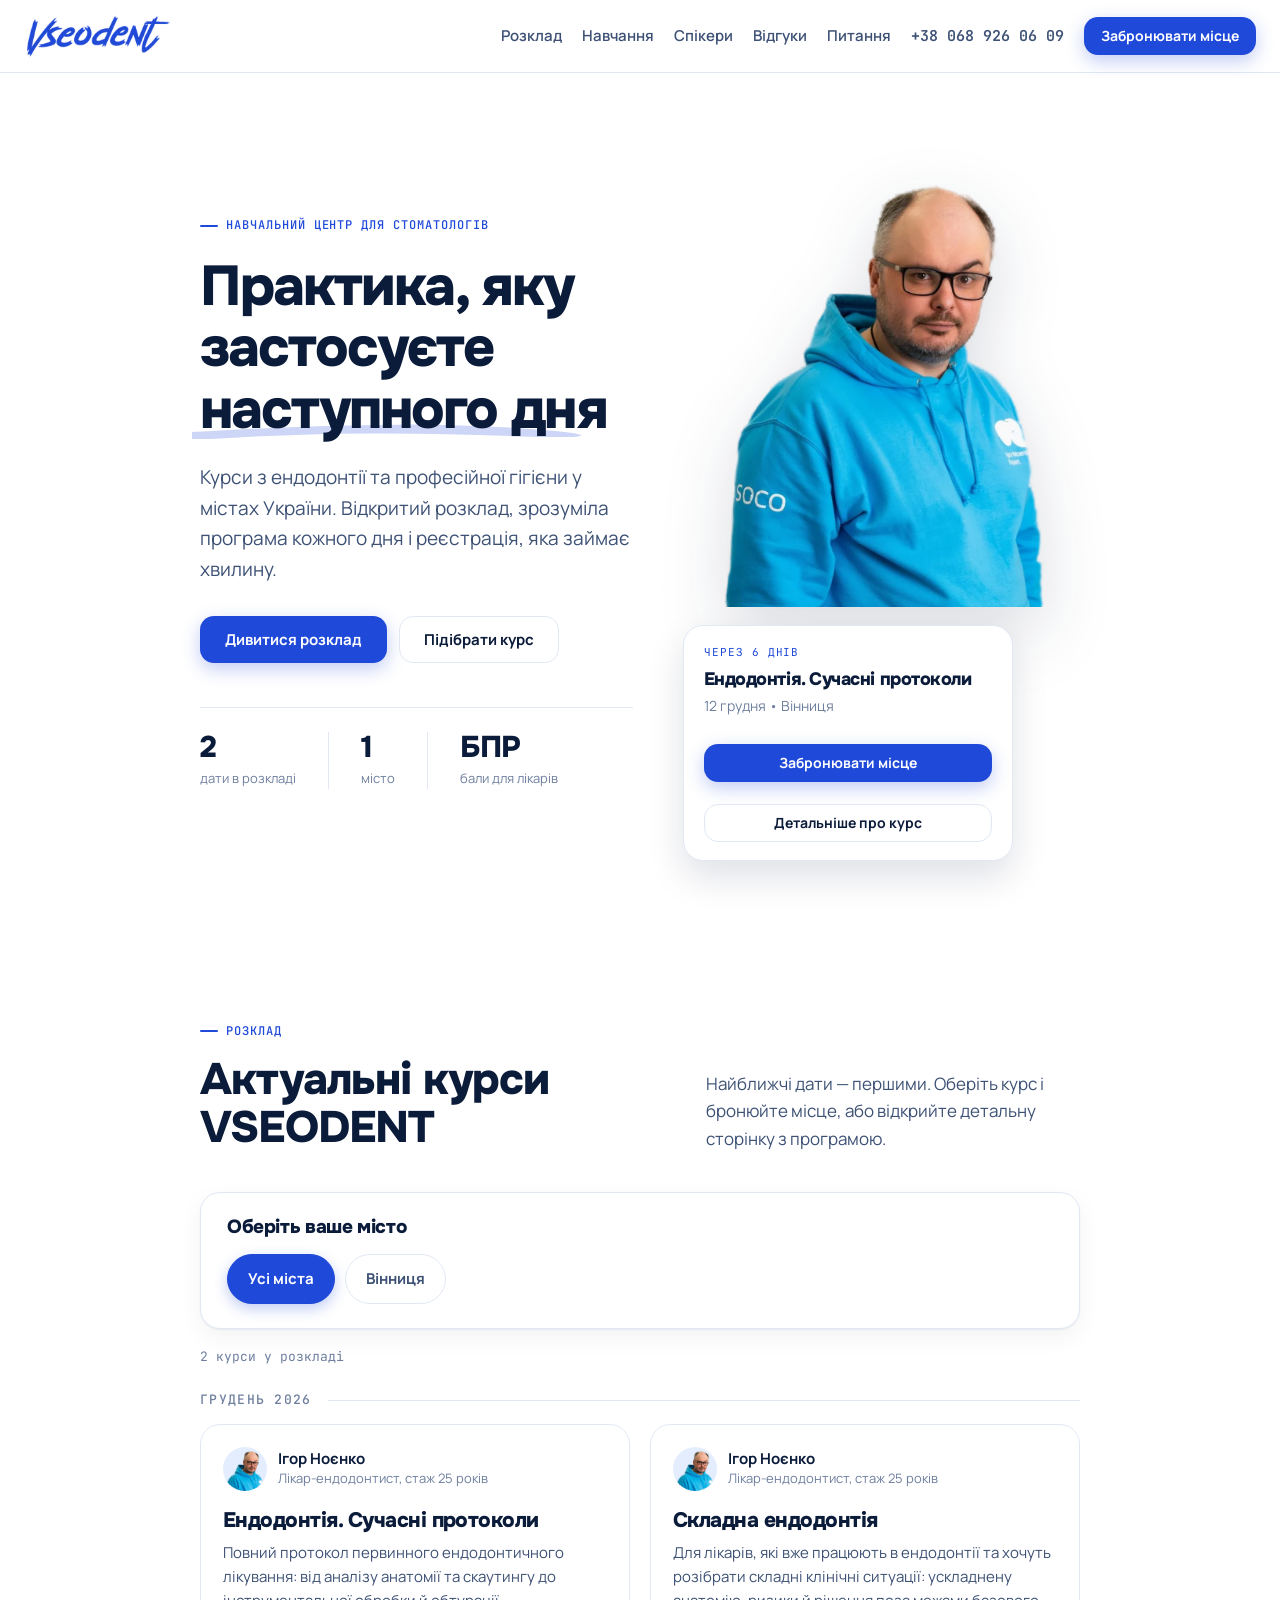
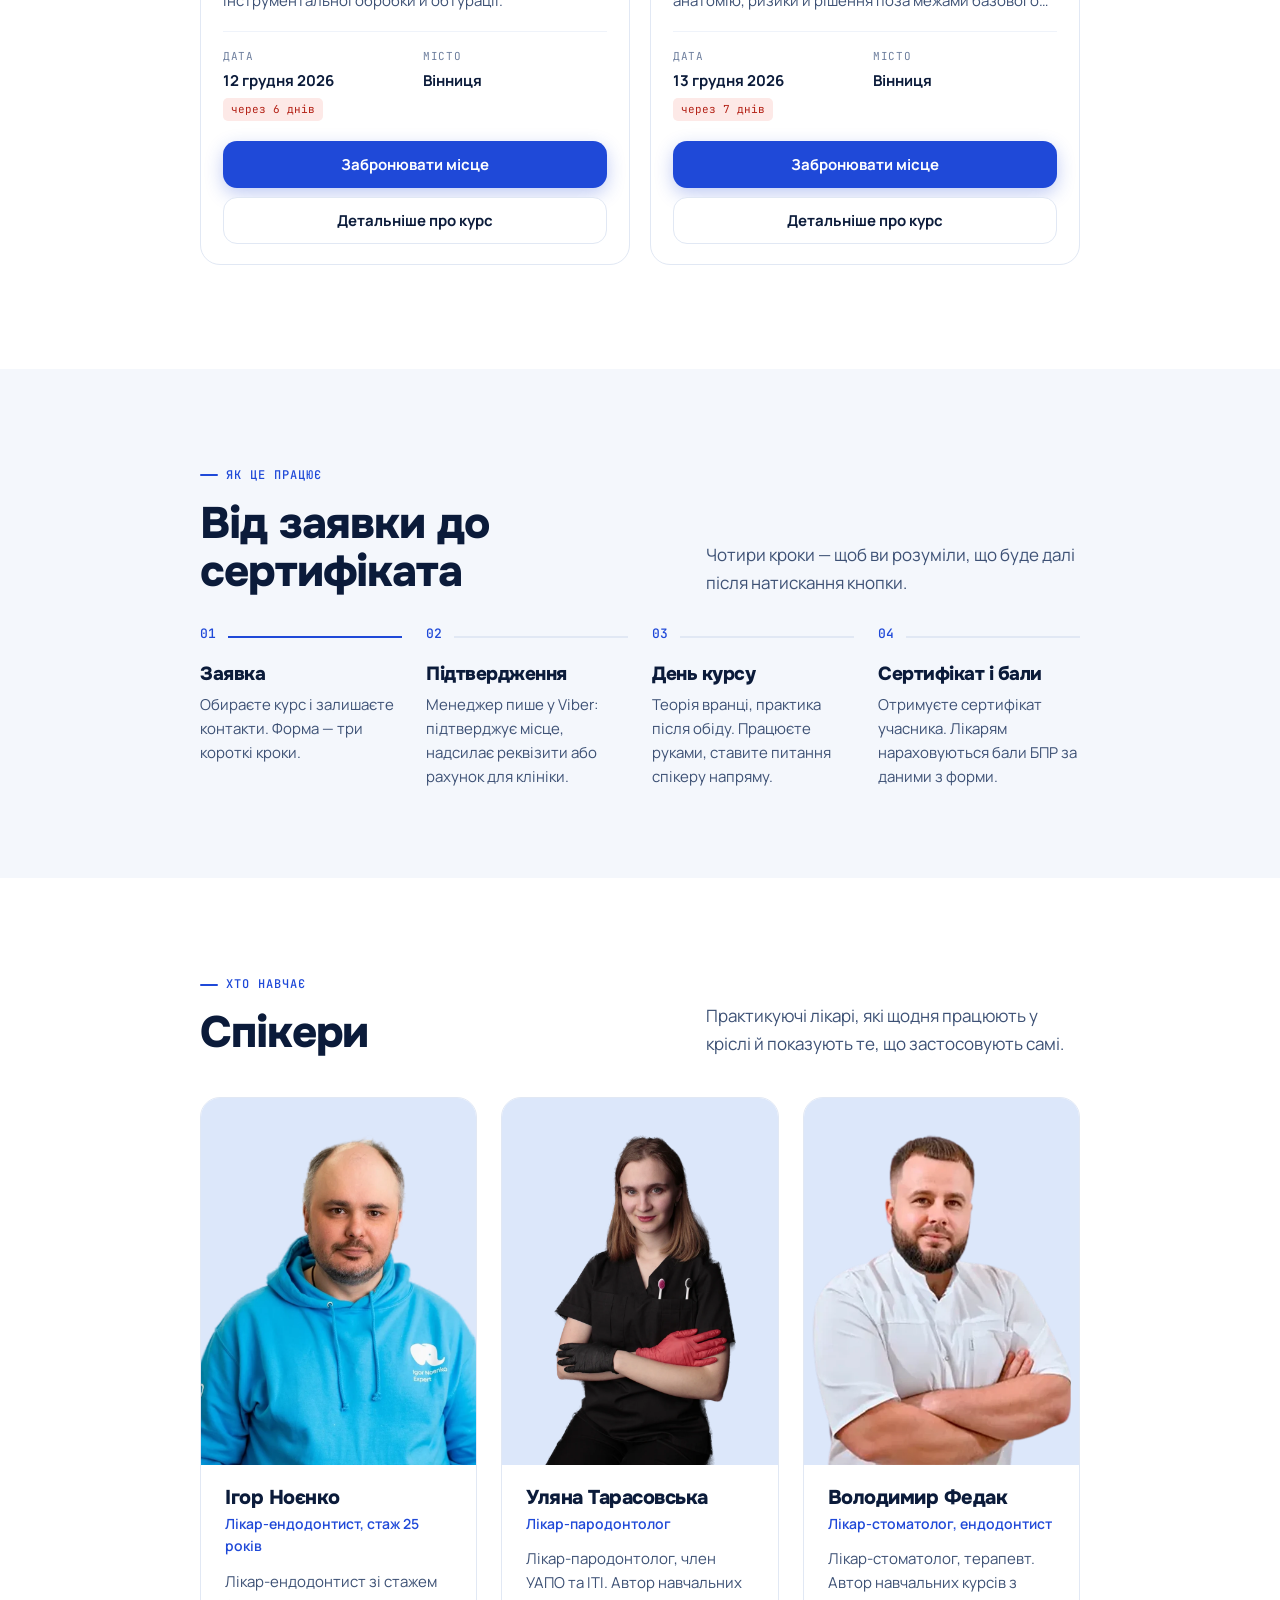
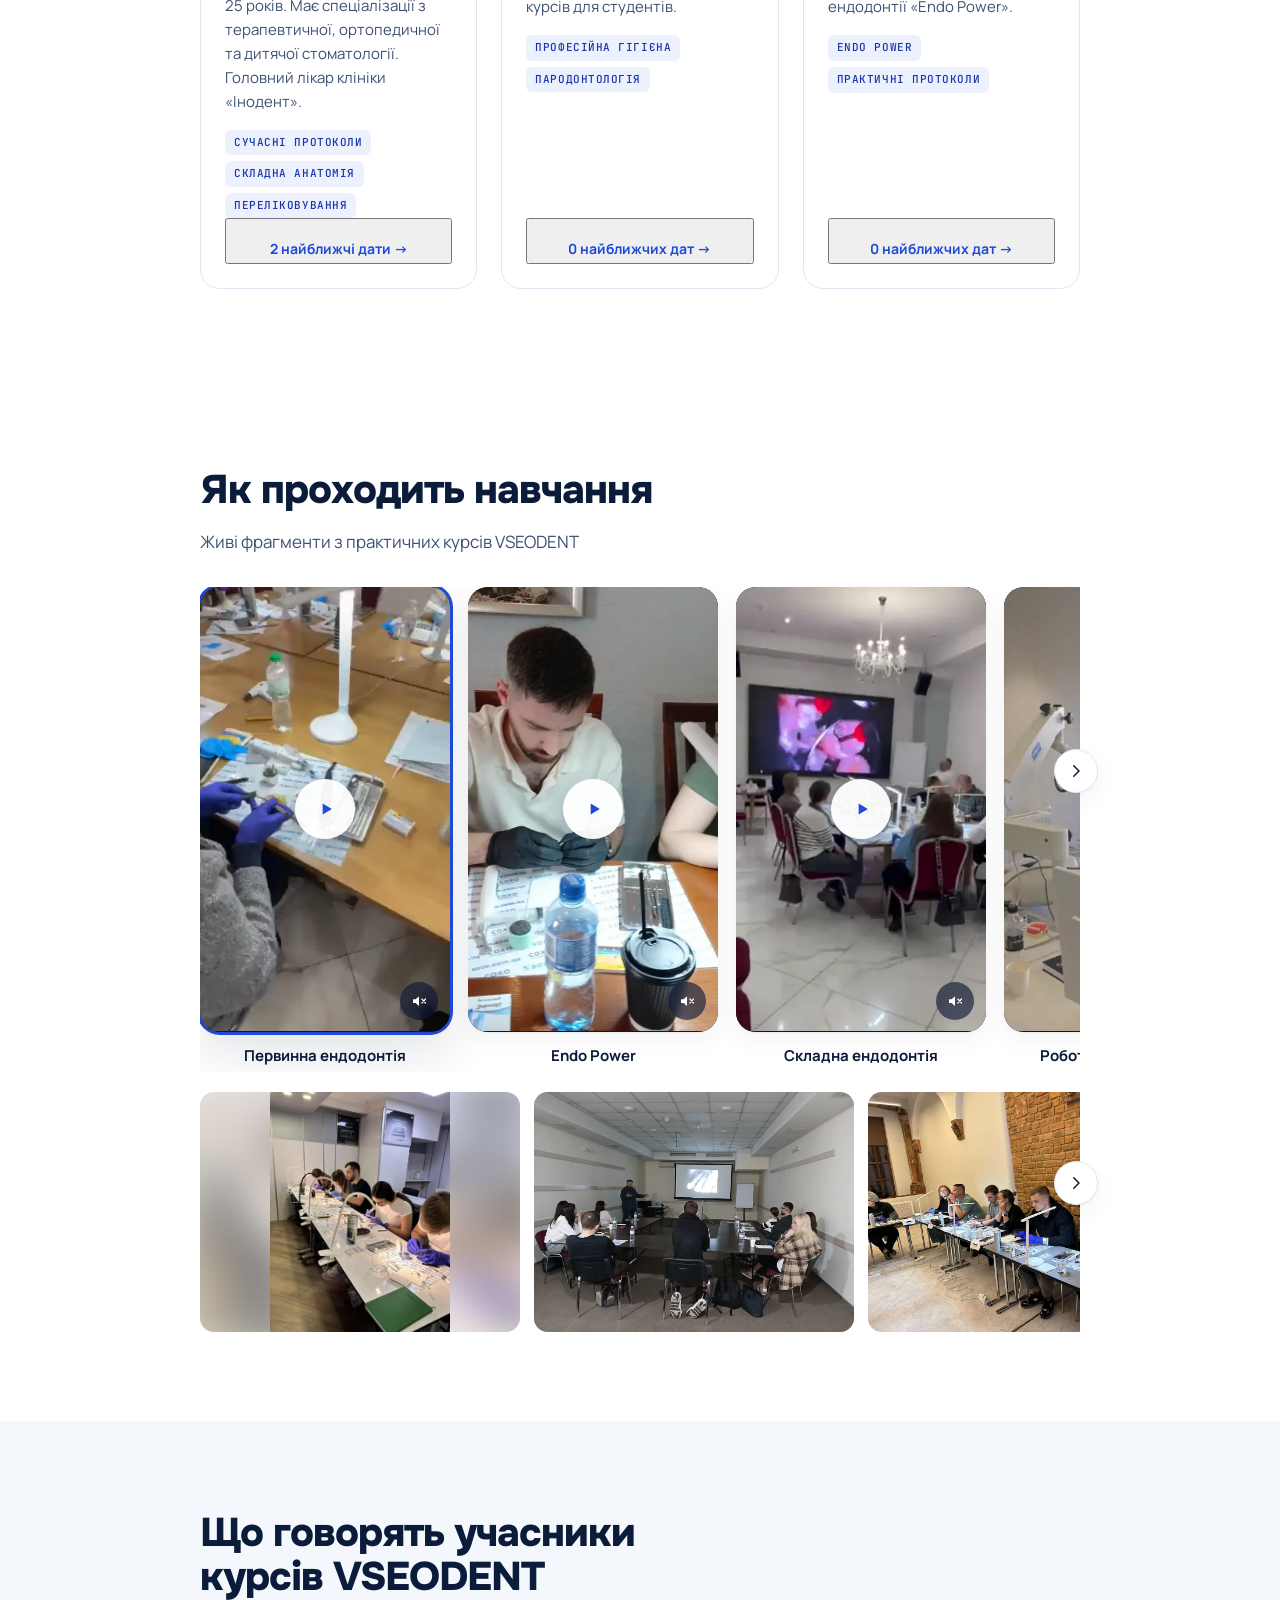
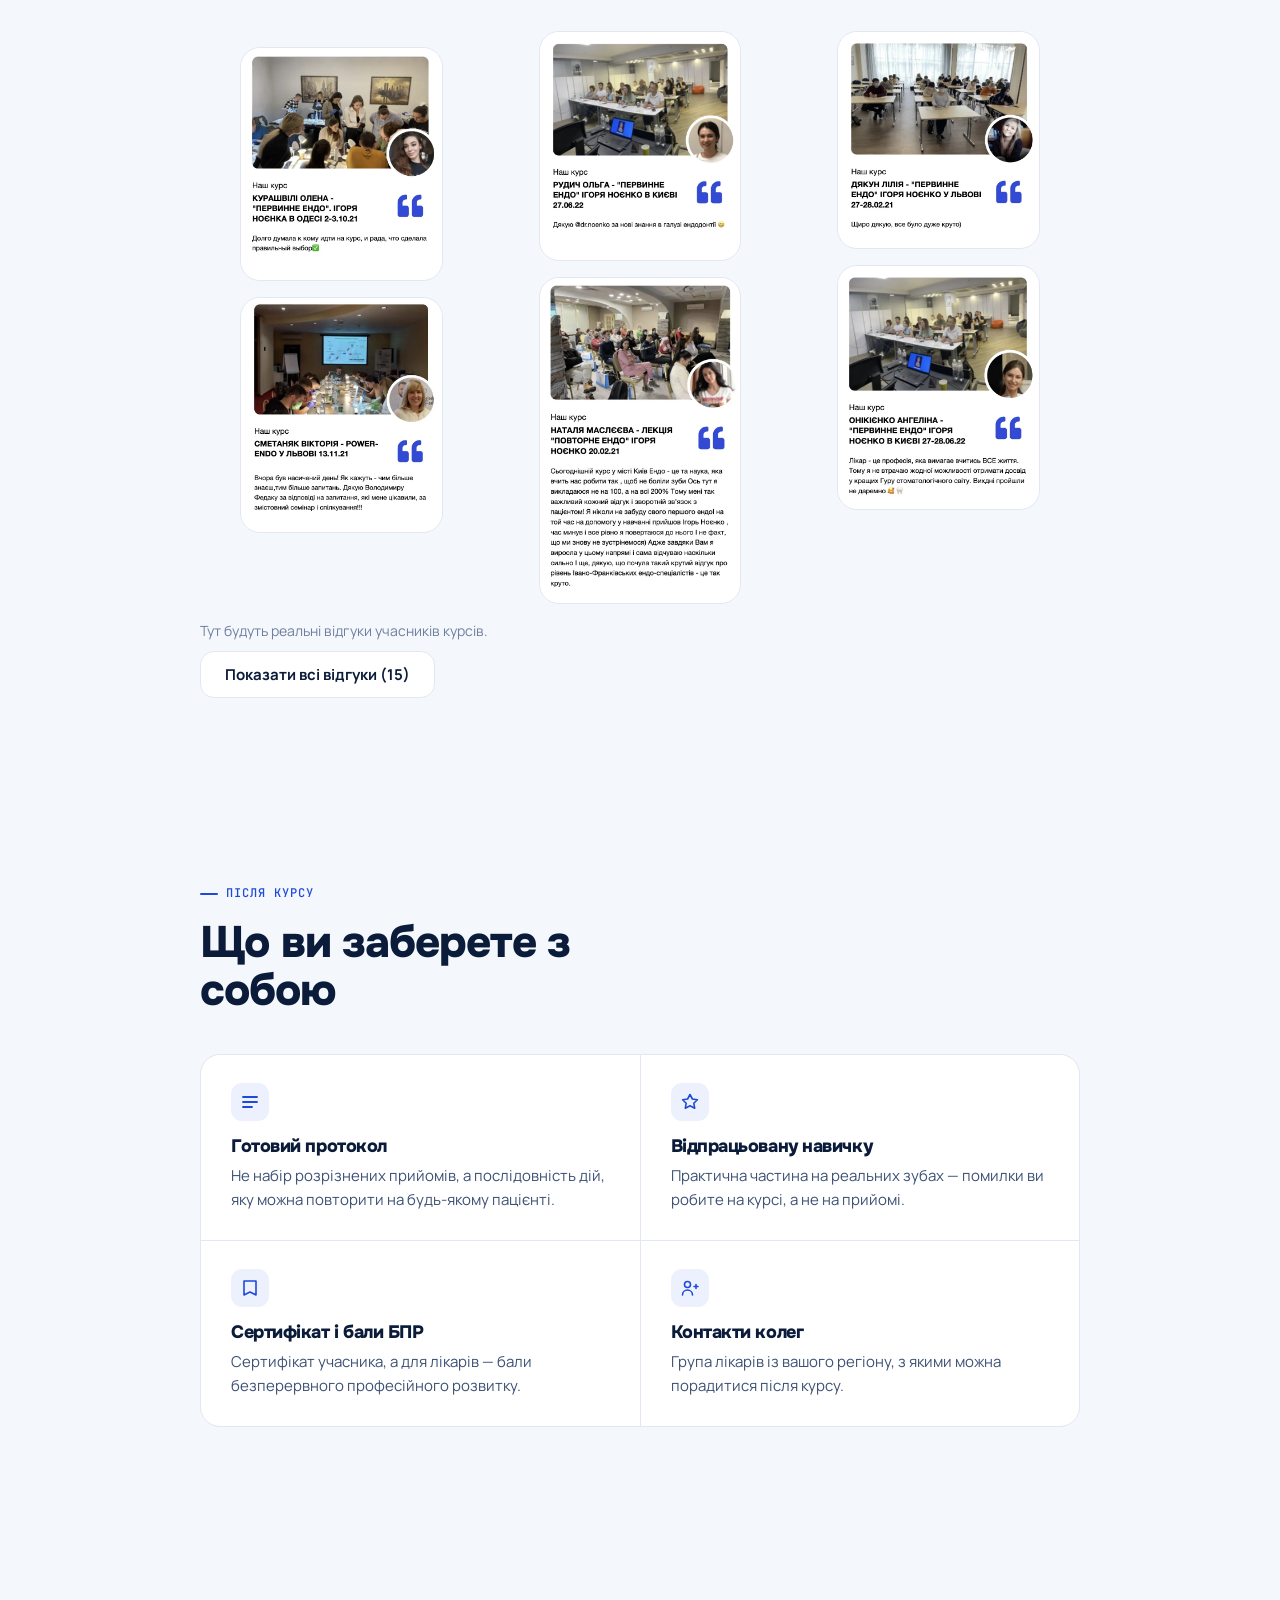
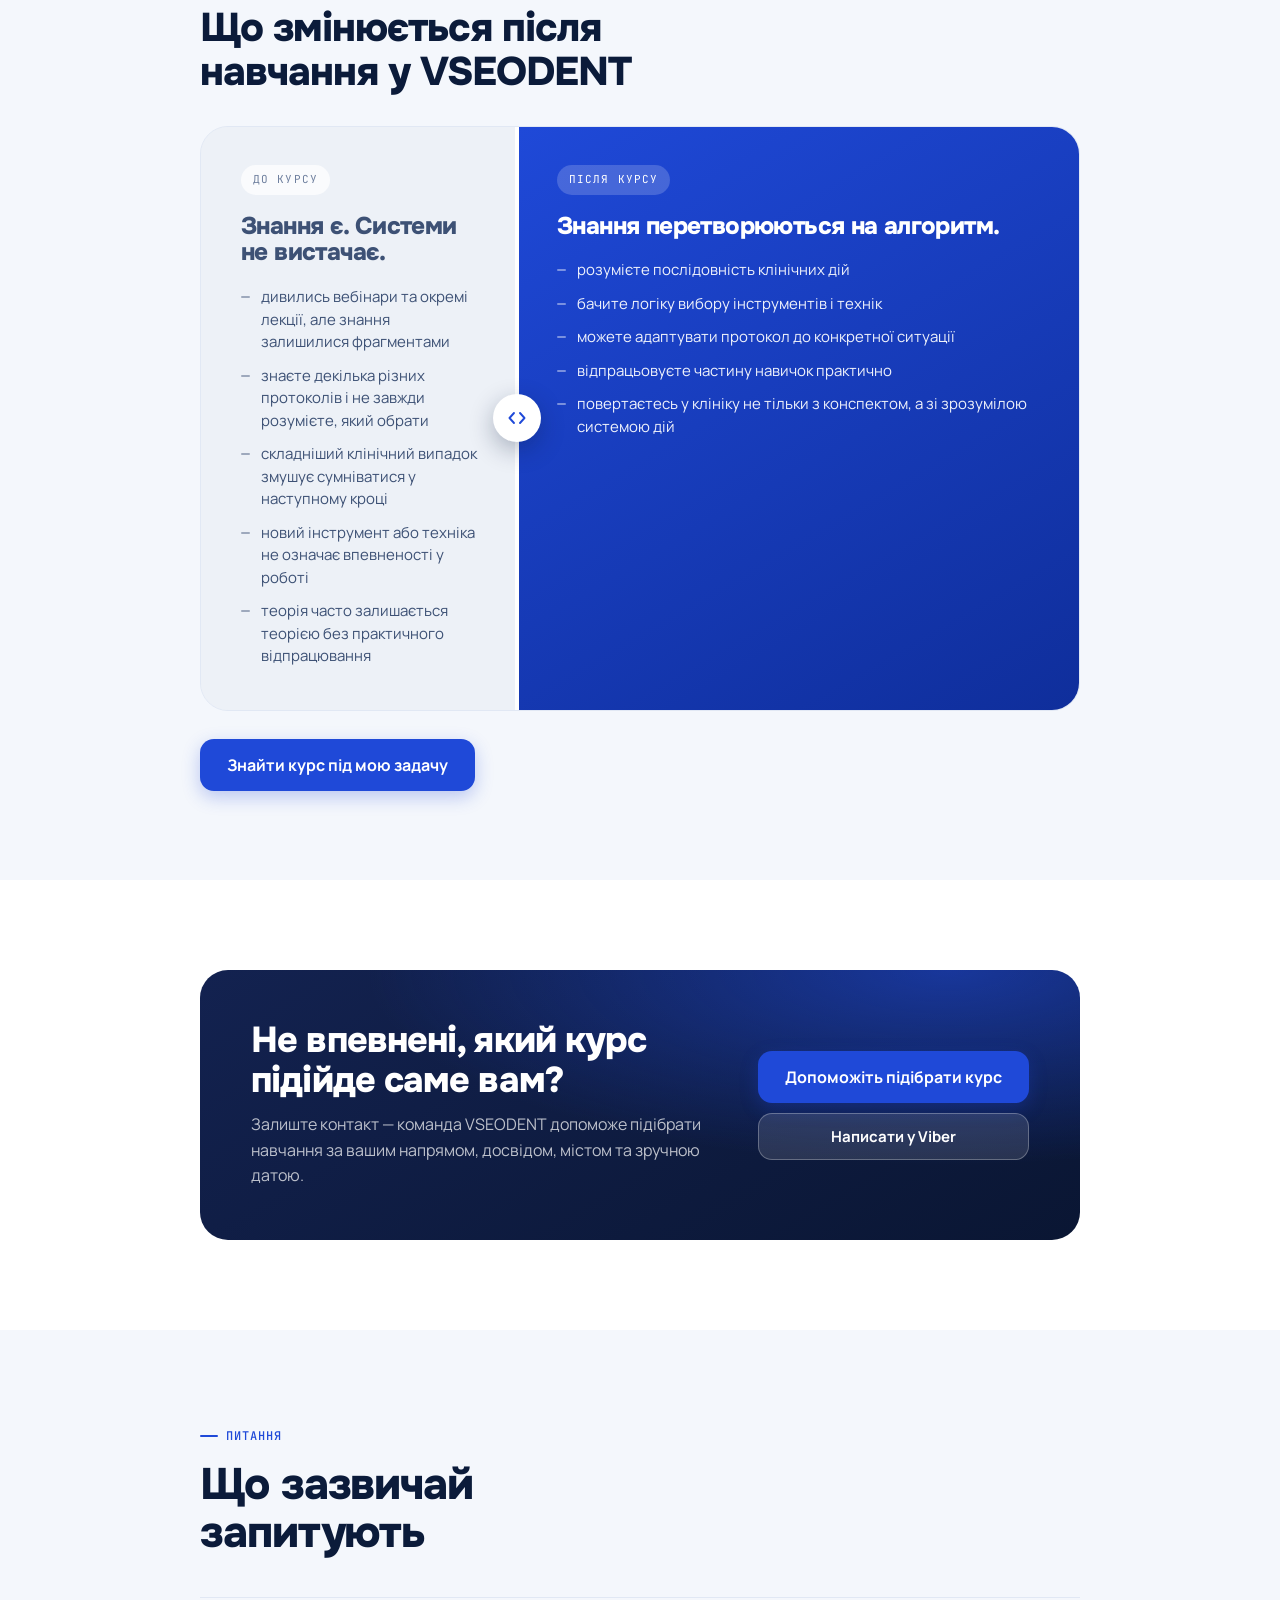
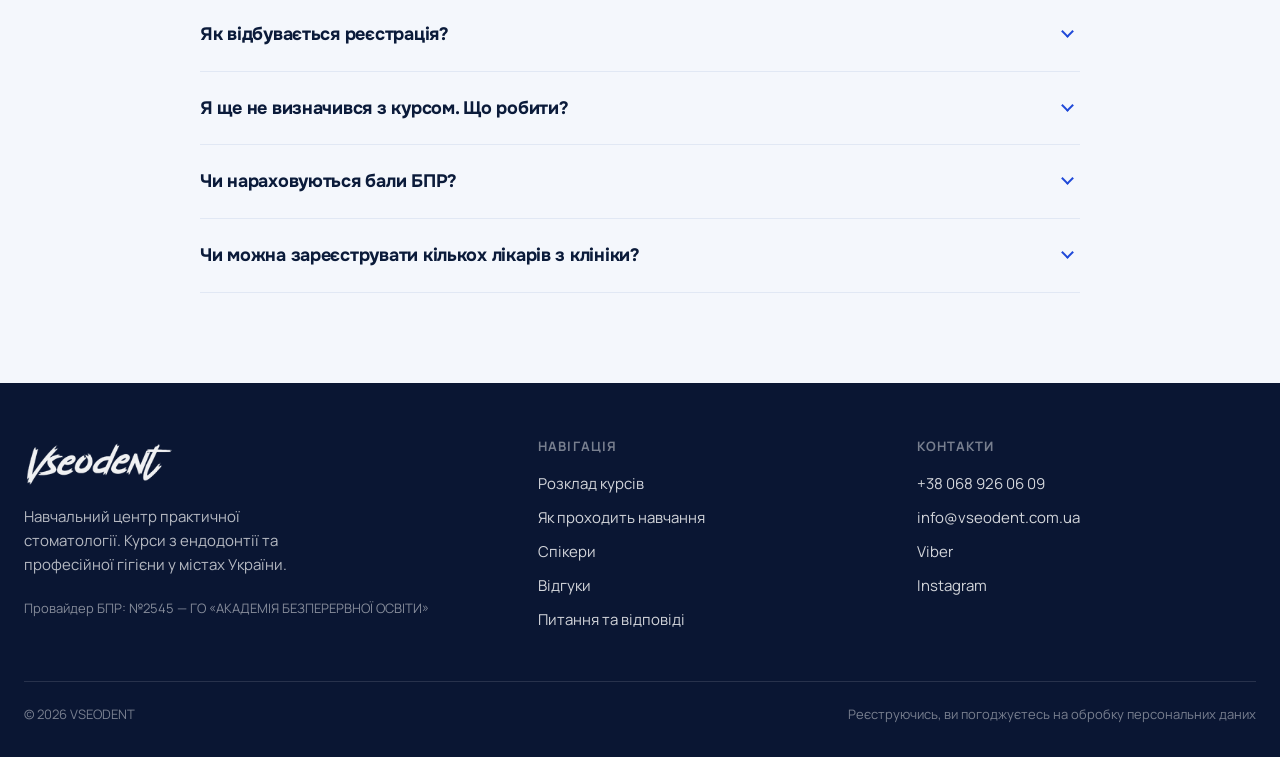
==== commit 55f38ebc: "Add files via upload" ====
--- a/index.html
+++ b/index.html
@@ -24,8 +24,8 @@
 <noscript><img height="1" width="1" style="display:none"
   src="https://www.facebook.com/tr?id=1516093250283344&ev=PageView&noscript=1" alt=""></noscript>
 <!-- /Meta Pixel -->
-<link rel="stylesheet" href="assets/css/styles.css?v=20260904d">
-<link rel="stylesheet" href="assets/css/photo-fixes.css?v=20260904d">
+<link rel="stylesheet" href="assets/css/styles.css?v=20260905a">
+<link rel="stylesheet" href="assets/css/photo-fixes.css?v=20260905a">
 <link rel="icon" href="assets/images/logo.webp">
 </head>
 <body>
@@ -40,7 +40,7 @@
       <a href="#spikery">Спікери</a>
       <a href="#secReviews">Відгуки</a>
       <a href="#faq">Питання</a>
-      <a class="header__phone" data-phone href="#">+380</a>
+      <a class="header__phone" data-phone href="tel:+380689260609">+38 068 926 06 09</a>
       <button class="btn btn--primary btn--sm" data-open-form>Забронювати місце</button>
     </nav>
     <button class="header__burger" id="burger" aria-expanded="false" aria-label="Меню"><span></span></button>
@@ -53,7 +53,7 @@
         <li><a href="#spikery">Спікери</a>
       <a href="#secReviews">Відгуки</a></li>
         <li><a href="#faq">Питання та відповіді</a></li>
-        <li><a data-phone href="#">+380</a></li>
+        <li><a data-phone href="tel:+380689260609">+38 068 926 06 09</a></li>
       </ul>
       <button class="btn btn--primary btn--block" data-open-form>Забронювати місце</button>
     </div>
@@ -277,7 +277,7 @@
       </div>
       <div>
         <h4>Контакти</h4>
-        <a data-phone href="#">+380</a>
+        <a data-phone href="tel:+380689260609">+38 068 926 06 09</a>
         <a data-email href="#">email</a>
         <a data-viber href="#">Viber</a>
         <a data-telegram href="#">Telegram</a>
@@ -291,12 +291,12 @@
   </div>
 </footer>
 
-<script src="assets/js/data.js?v=20260904d"></script>
-<script src="assets/js/app.js?v=20260904d"></script>
-<script src="assets/js/home.js?v=20260904d"></script>
-<script src="assets/js/shared-blocks.js?v=20260904d"></script>
-<script src="assets/js/videos.js?v=20260904d"></script>
-<script src="assets/js/ba.js?v=20260904d"></script>
-<script src="assets/js/form.js?v=20260904d"></script>
+<script src="assets/js/data.js?v=20260905a"></script>
+<script src="assets/js/app.js?v=20260905a"></script>
+<script src="assets/js/home.js?v=20260905a"></script>
+<script src="assets/js/shared-blocks.js?v=20260905a"></script>
+<script src="assets/js/videos.js?v=20260905a"></script>
+<script src="assets/js/ba.js?v=20260905a"></script>
+<script src="assets/js/form.js?v=20260905a"></script>
 </body>
 </html>
--- a/assets/css/styles.css
+++ b/assets/css/styles.css
@@ -2000,3 +2000,14 @@
     gap:14px !important;
   }
 }
+
+/* Clickable speaker fact title */
+.fact__title-link{
+  display:inline-flex;align-items:center;gap:6px;
+  font-family:var(--display);font-size:17px;font-weight:800;letter-spacing:-.015em;
+  color:var(--blue);text-decoration:underline;text-decoration-thickness:1.5px;text-underline-offset:3px;
+  transition:color .18s ease,opacity .18s ease;
+}
+.fact__title-link:hover{color:var(--blue-700);opacity:.88}
+.fact__title-link:focus-visible{outline:2px solid var(--blue);outline-offset:3px;border-radius:4px}
+.fact__link-icon{display:inline!important;margin:0!important;color:currentColor!important;font-size:15px!important;line-height:1}
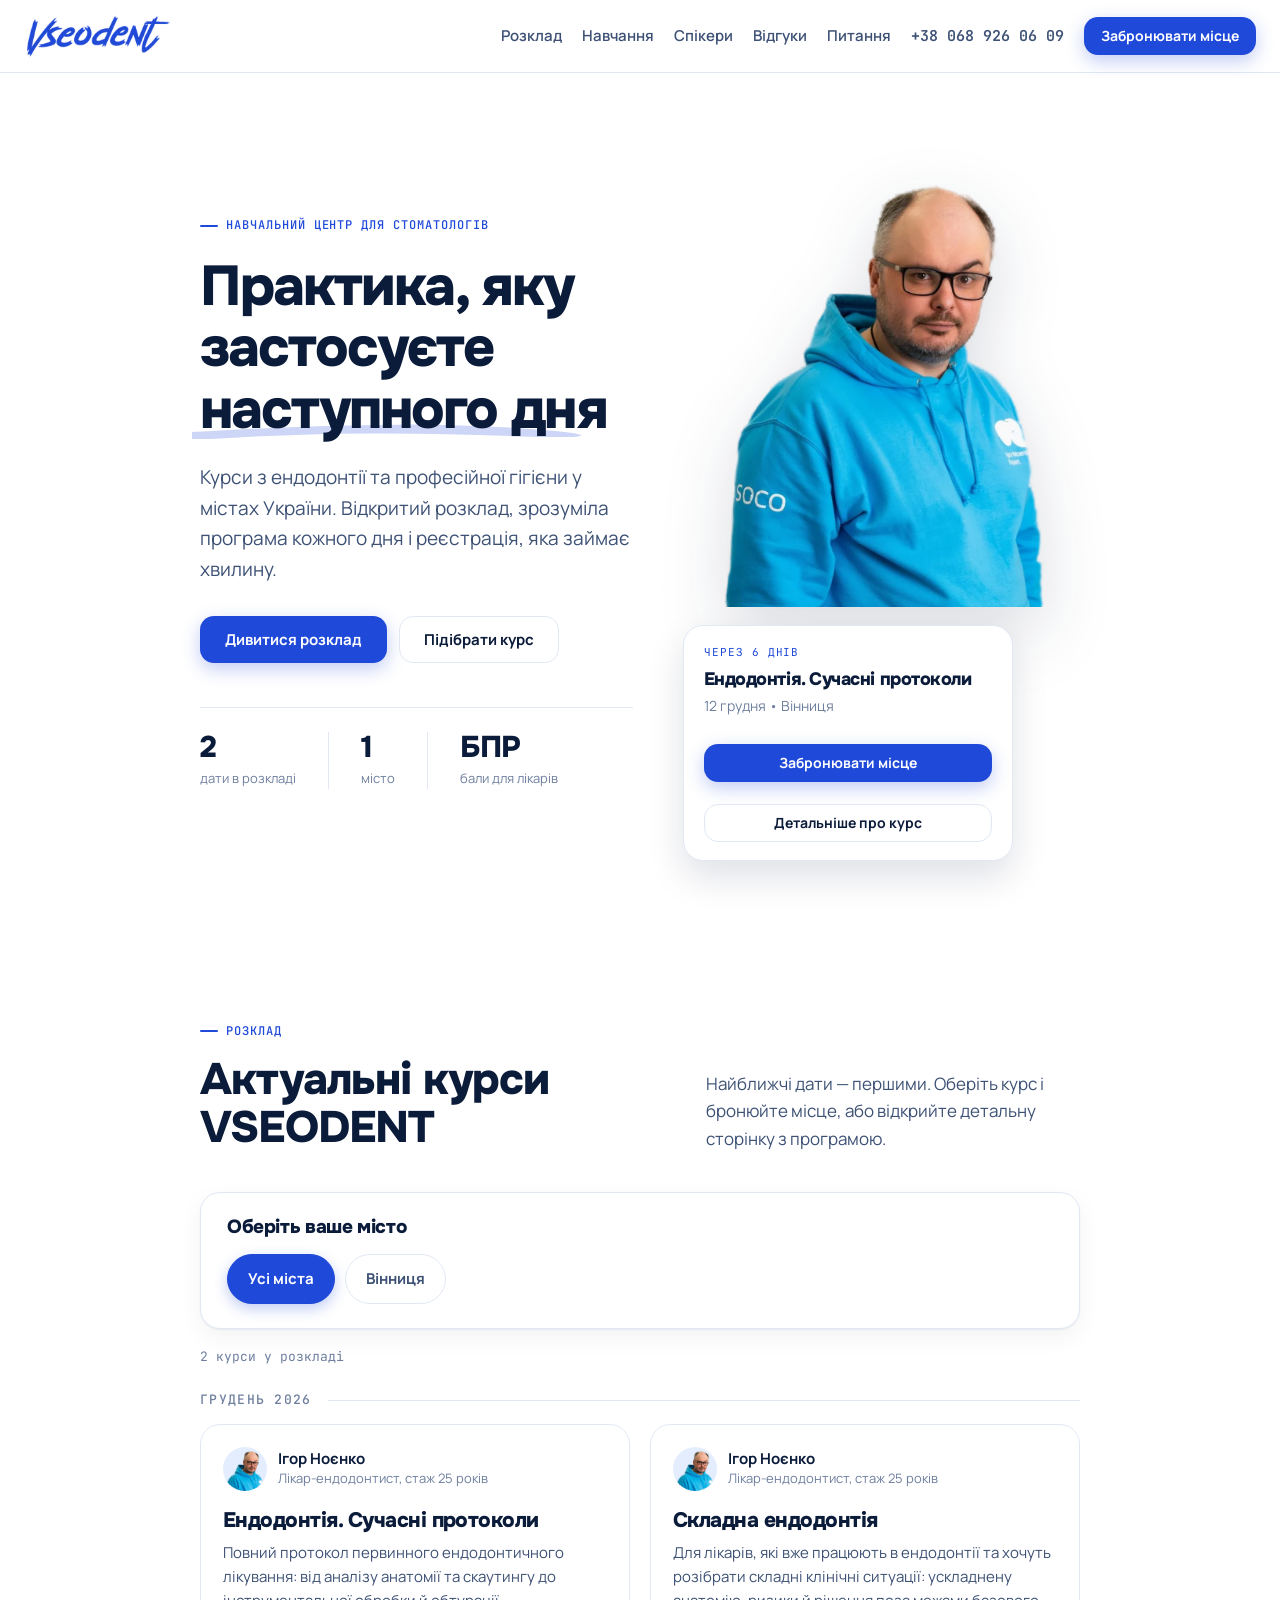
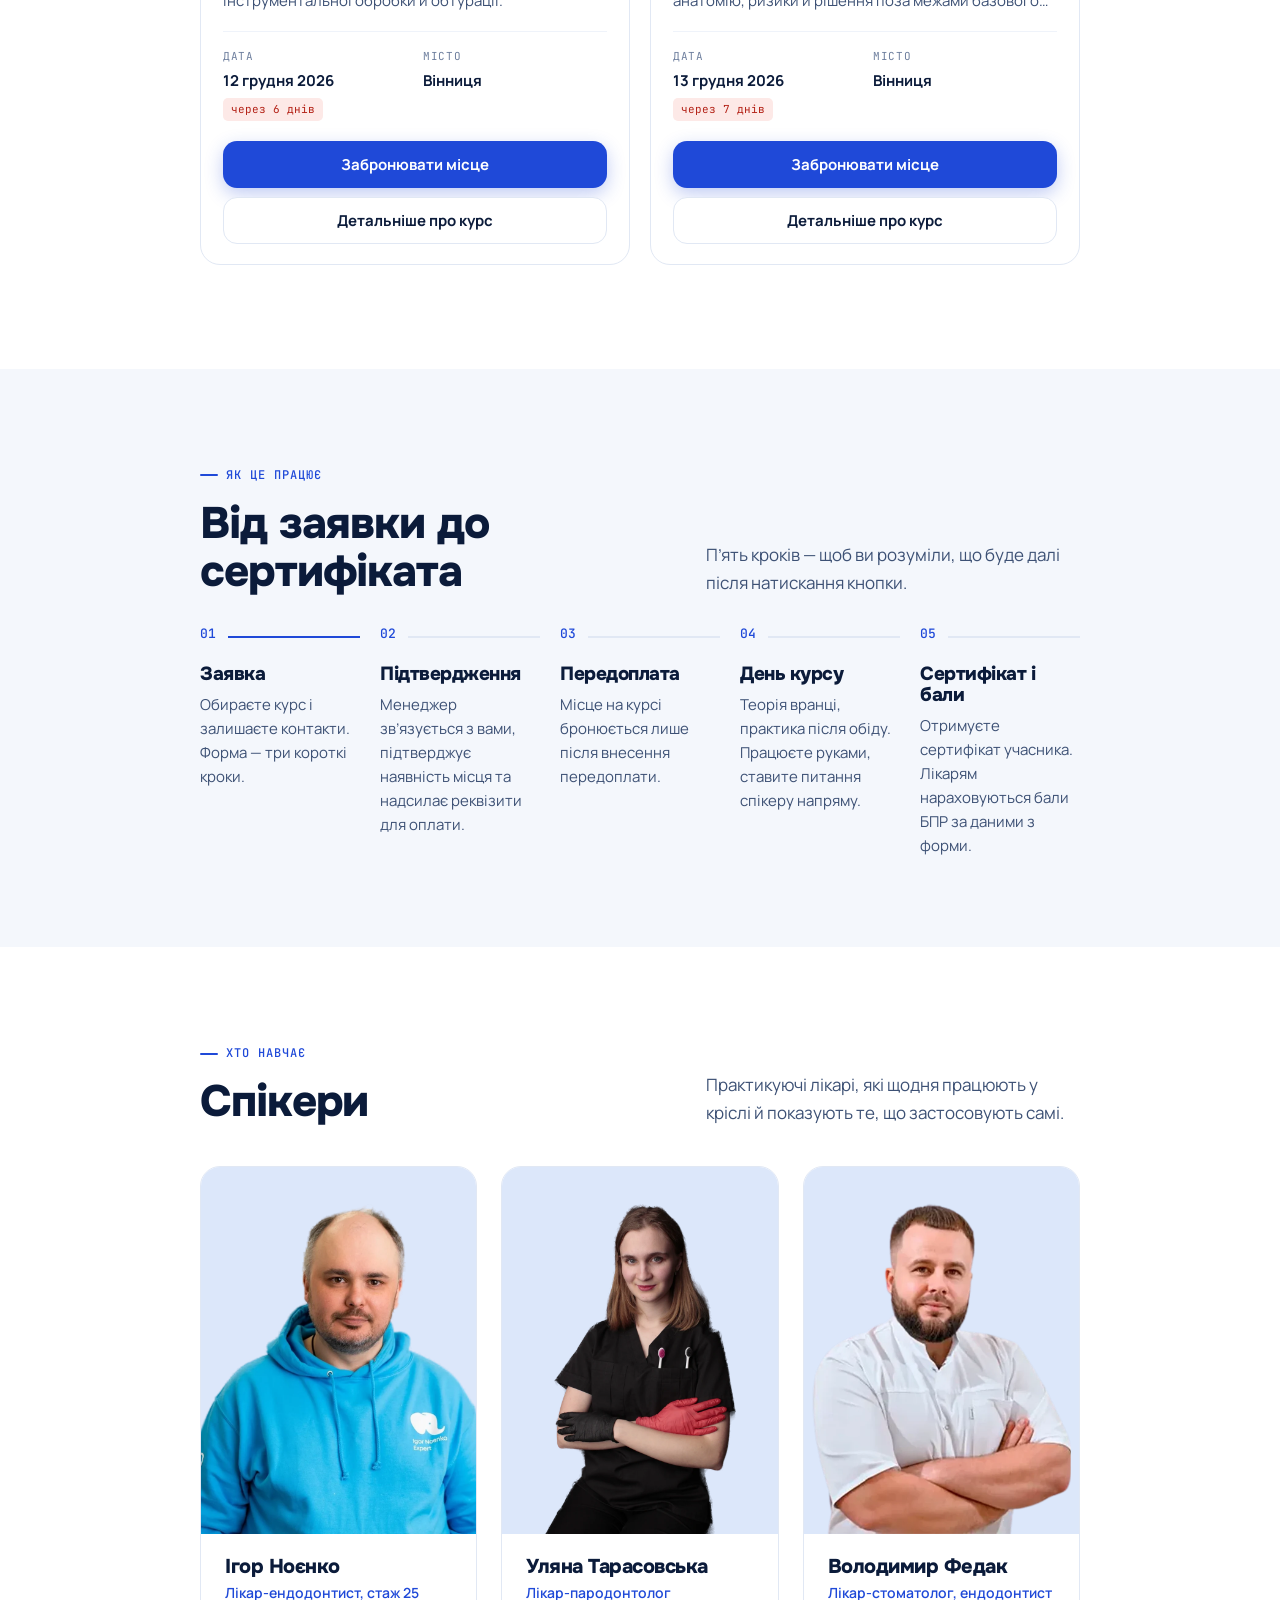
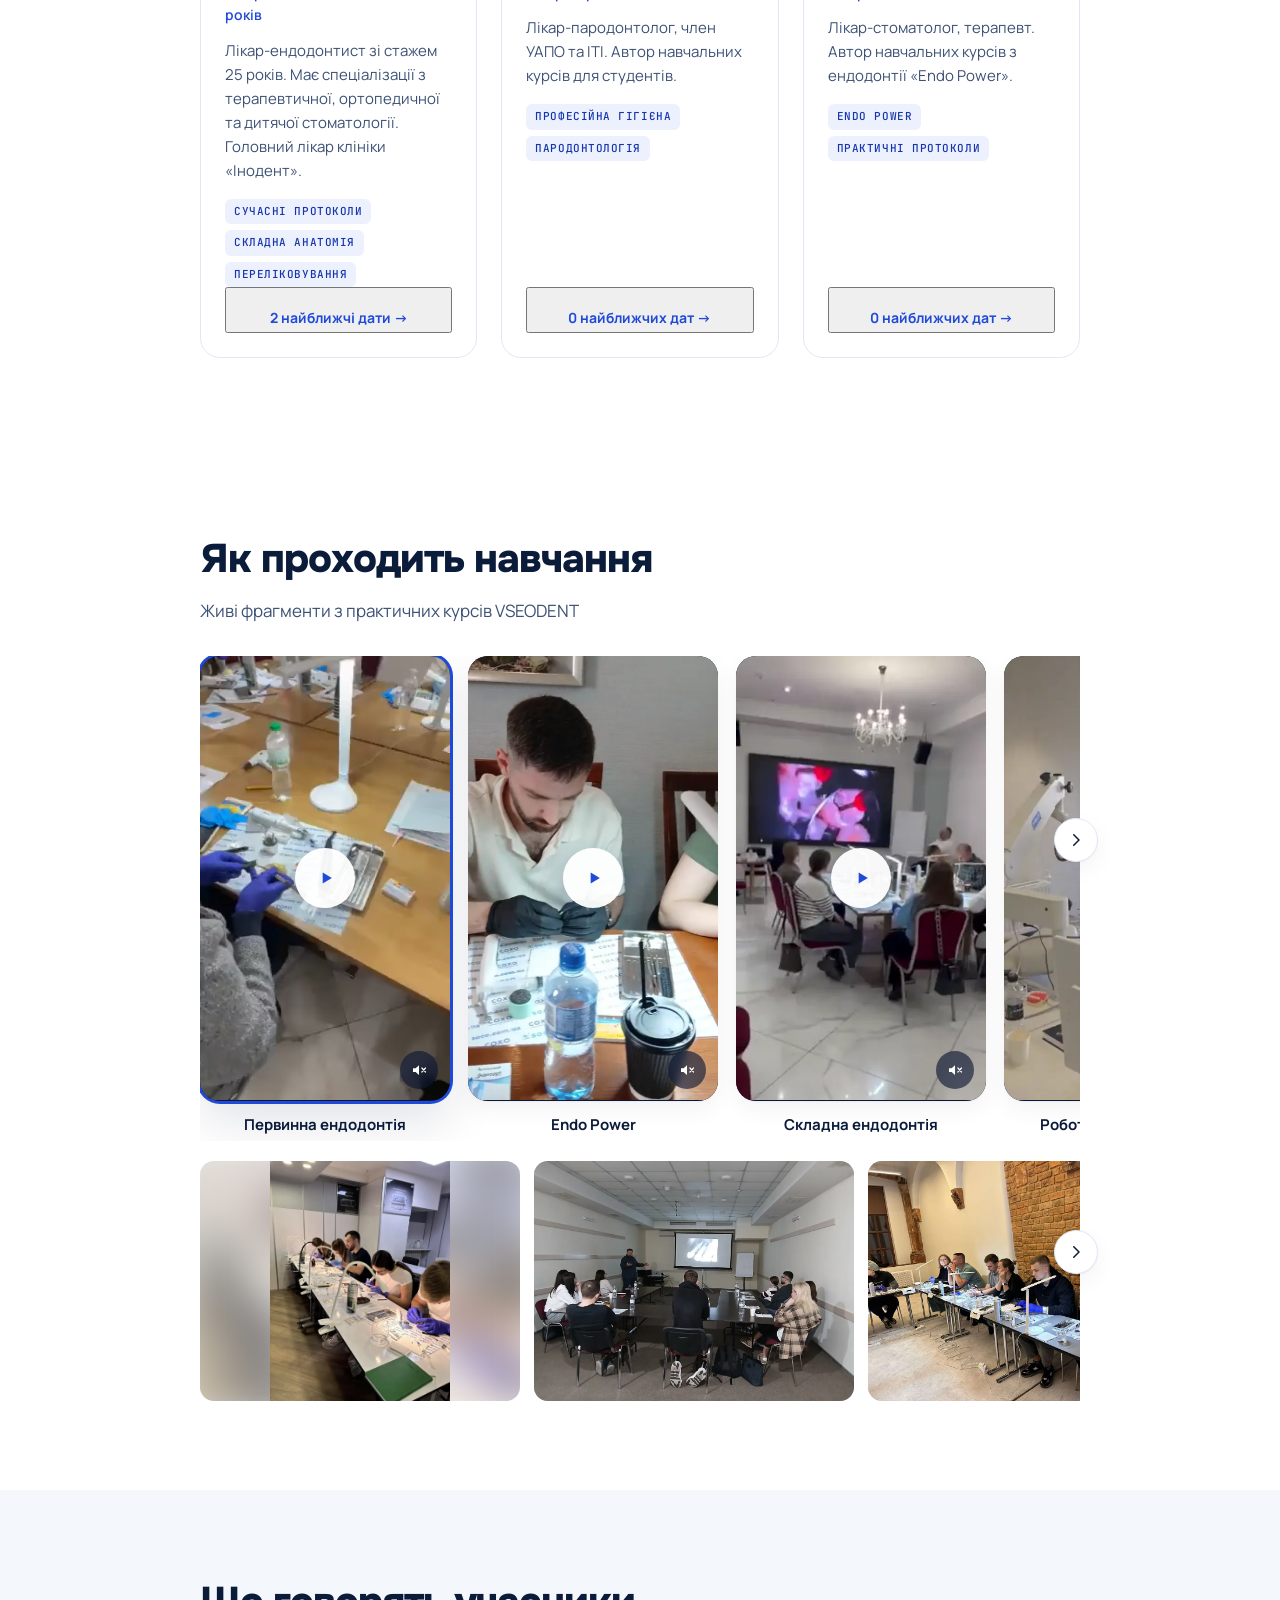
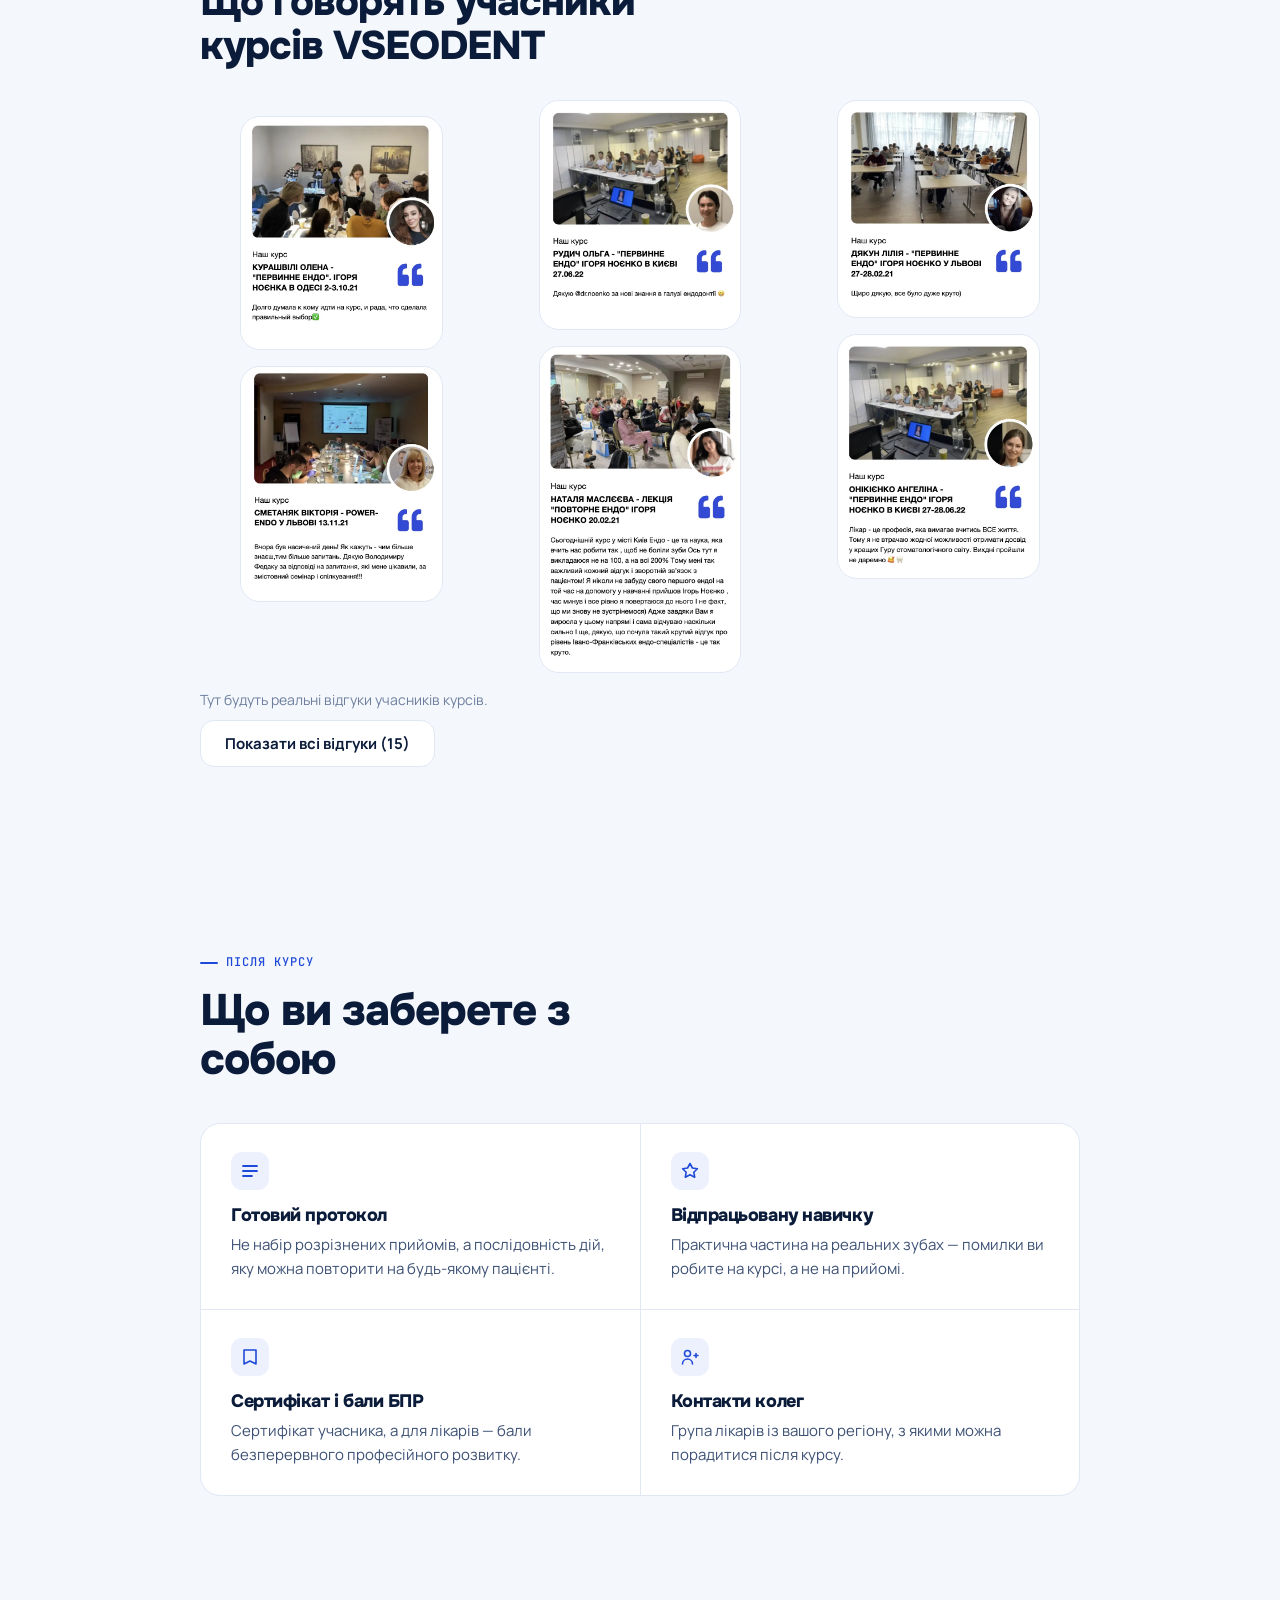
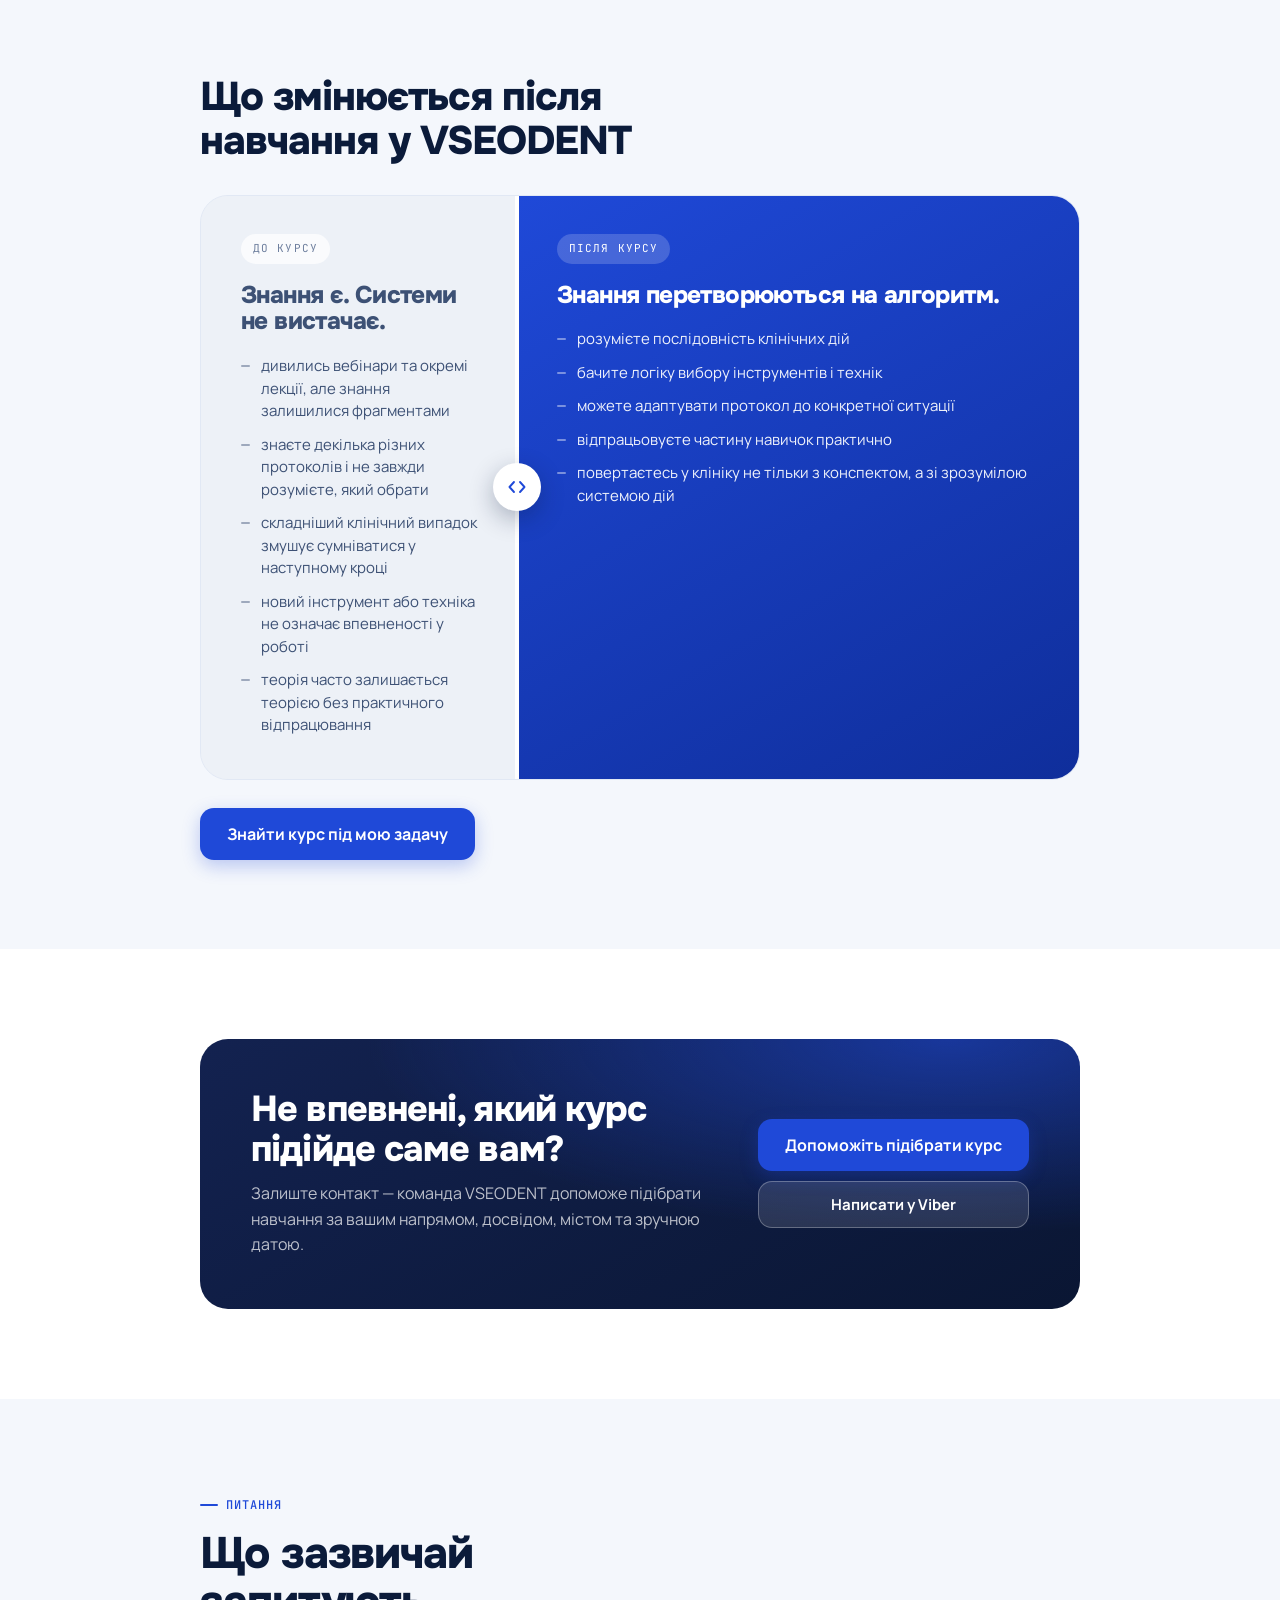
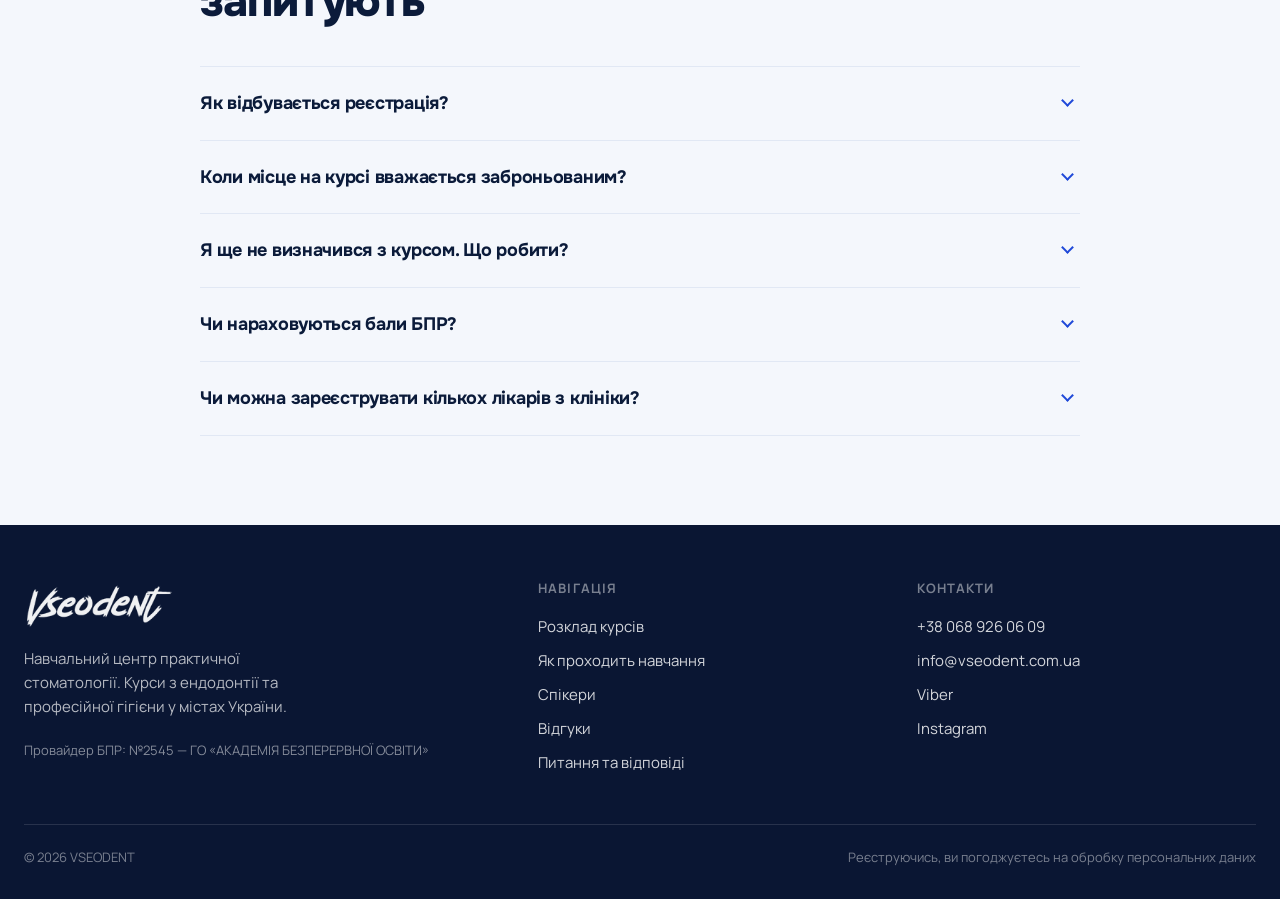
==== commit 7dd7e58b: "Add files via upload" ====
--- a/index.html
+++ b/index.html
@@ -24,8 +24,8 @@
 <noscript><img height="1" width="1" style="display:none"
   src="https://www.facebook.com/tr?id=1516093250283344&ev=PageView&noscript=1" alt=""></noscript>
 <!-- /Meta Pixel -->
-<link rel="stylesheet" href="assets/css/styles.css?v=20260905a">
-<link rel="stylesheet" href="assets/css/photo-fixes.css?v=20260905a">
+<link rel="stylesheet" href="assets/css/styles.css?v=20260905b">
+<link rel="stylesheet" href="assets/css/photo-fixes.css?v=20260905b">
 <link rel="icon" href="assets/images/logo.webp">
 </head>
 <body>
@@ -124,7 +124,7 @@
         <span class="eyebrow">Як це працює</span>
         <h2>Від заявки до сертифіката</h2>
       </div>
-      <p>Чотири кроки — щоб ви розуміли, що буде далі після натискання кнопки.</p>
+      <p>П’ять кроків — щоб ви розуміли, що буде далі після натискання кнопки.</p>
     </div>
     <div class="steps">
       <article class="step is-live">
@@ -133,7 +133,11 @@
       </article>
       <article class="step">
         <h3>Підтвердження</h3>
-        <p>Менеджер пише у Viber: підтверджує місце, надсилає реквізити або рахунок для клініки.</p>
+        <p>Менеджер зв’язується з вами, підтверджує наявність місця та надсилає реквізити для оплати.</p>
+      </article>
+      <article class="step">
+        <h3>Передоплата</h3>
+        <p>Місце на курсі бронюється лише після внесення передоплати.</p>
       </article>
       <article class="step">
         <h3>День курсу</h3>
@@ -291,12 +295,12 @@
   </div>
 </footer>
 
-<script src="assets/js/data.js?v=20260905a"></script>
-<script src="assets/js/app.js?v=20260905a"></script>
-<script src="assets/js/home.js?v=20260905a"></script>
-<script src="assets/js/shared-blocks.js?v=20260905a"></script>
-<script src="assets/js/videos.js?v=20260905a"></script>
-<script src="assets/js/ba.js?v=20260905a"></script>
-<script src="assets/js/form.js?v=20260905a"></script>
+<script src="assets/js/data.js?v=20260905b"></script>
+<script src="assets/js/app.js?v=20260905b"></script>
+<script src="assets/js/home.js?v=20260905b"></script>
+<script src="assets/js/shared-blocks.js?v=20260905b"></script>
+<script src="assets/js/videos.js?v=20260905b"></script>
+<script src="assets/js/ba.js?v=20260905b"></script>
+<script src="assets/js/form.js?v=20260905b"></script>
 </body>
 </html>
--- a/assets/css/styles.css
+++ b/assets/css/styles.css
@@ -250,7 +250,7 @@
 .empty p{color:var(--ink-3);margin-bottom:16px}
 
 /* ---------- 8. ЯК ПРОХОДИТЬ -------------------------------- */
-.steps{display:grid;grid-template-columns:repeat(4,1fr);gap:24px;counter-reset:s}
+.steps{display:grid;grid-template-columns:repeat(5,minmax(0,1fr));gap:20px;counter-reset:s}
 .step{position:relative;padding-top:26px;border-top:2px solid var(--line)}
 .step::before{
   counter-increment:s;content:counter(s,decimal-leading-zero);
